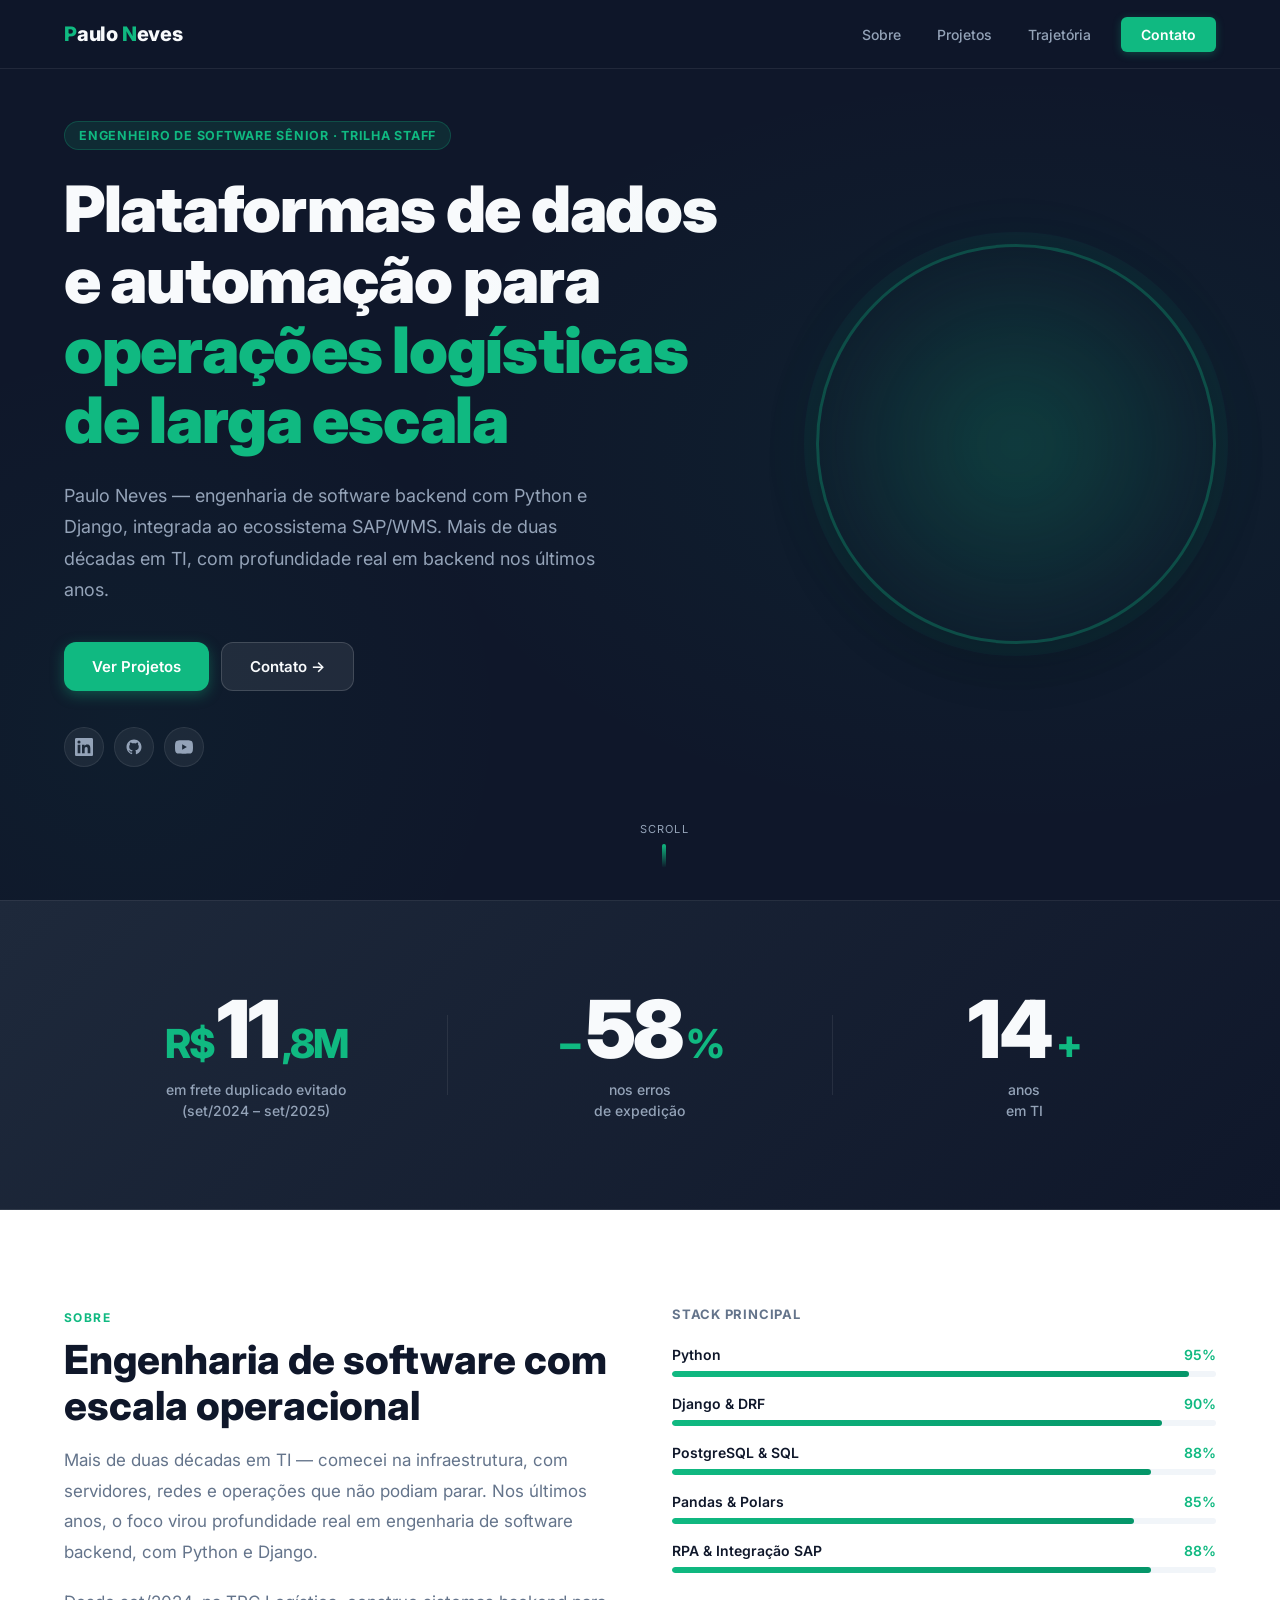
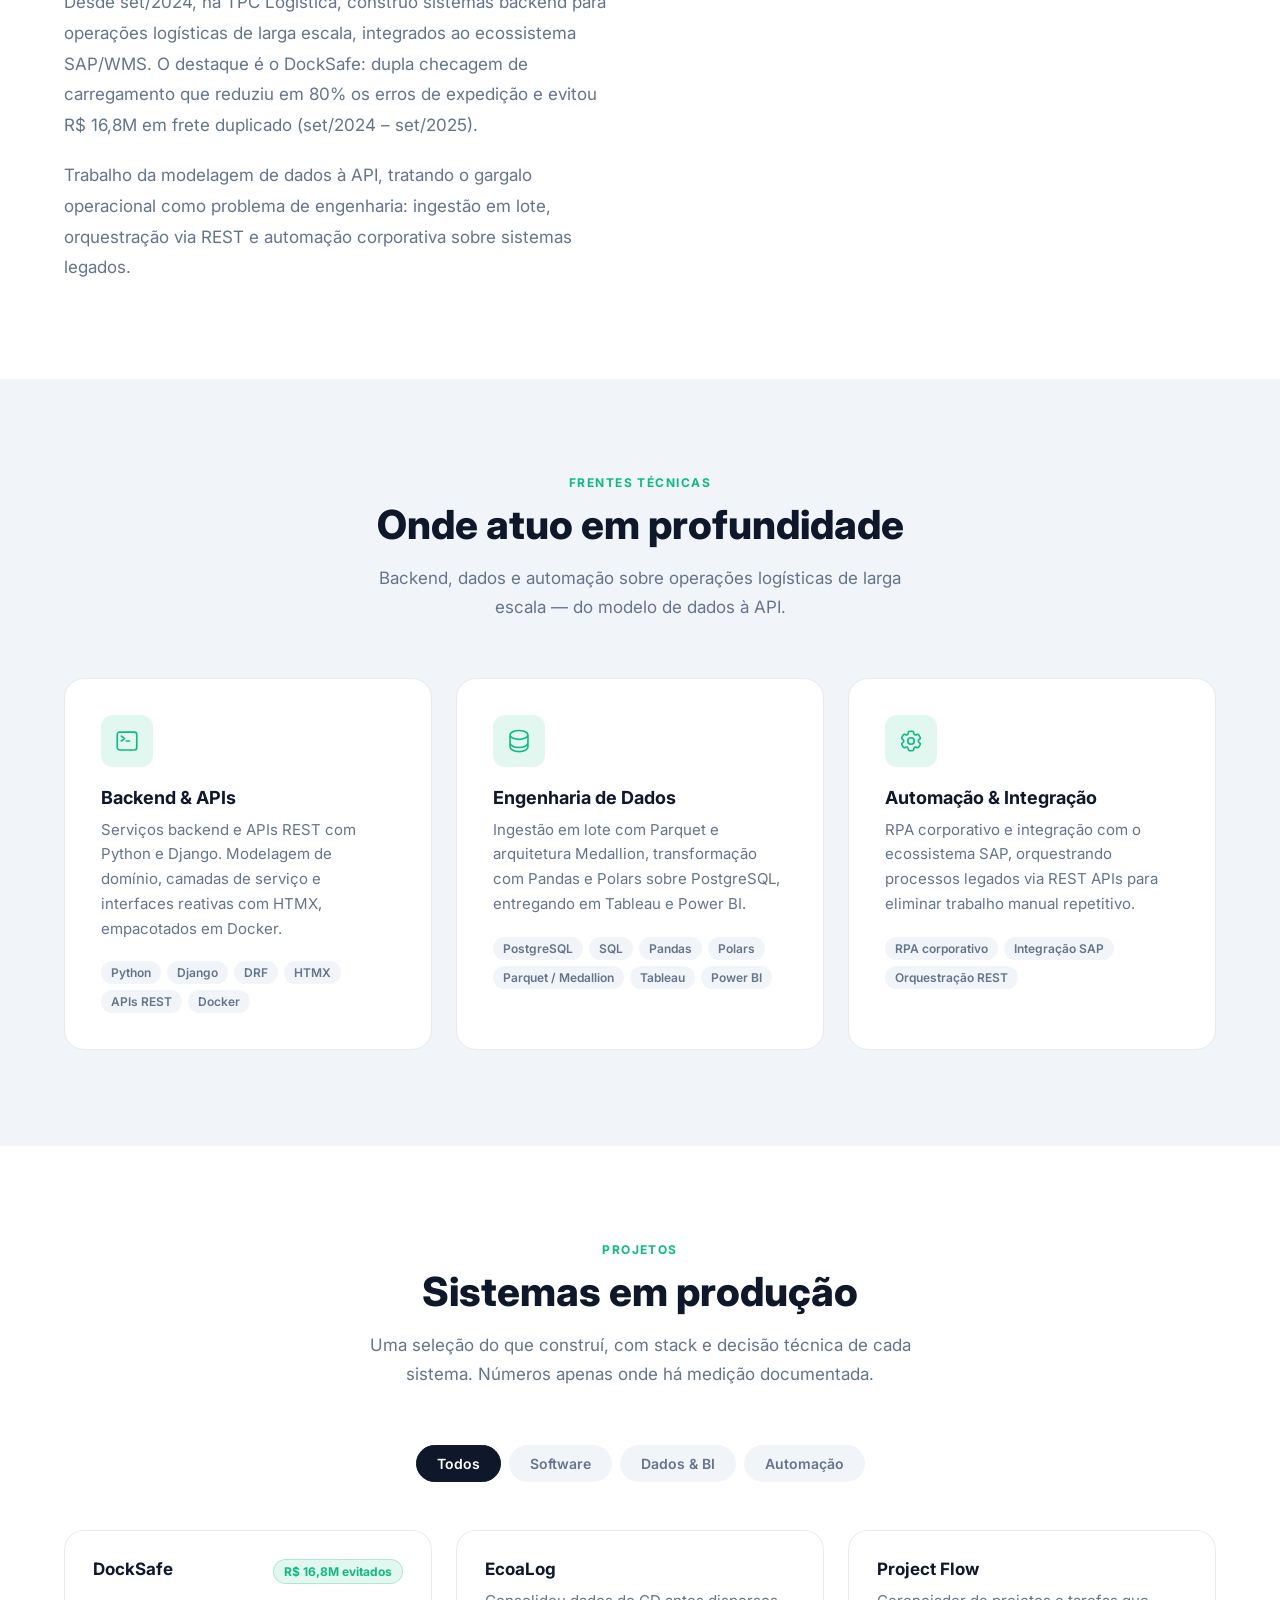
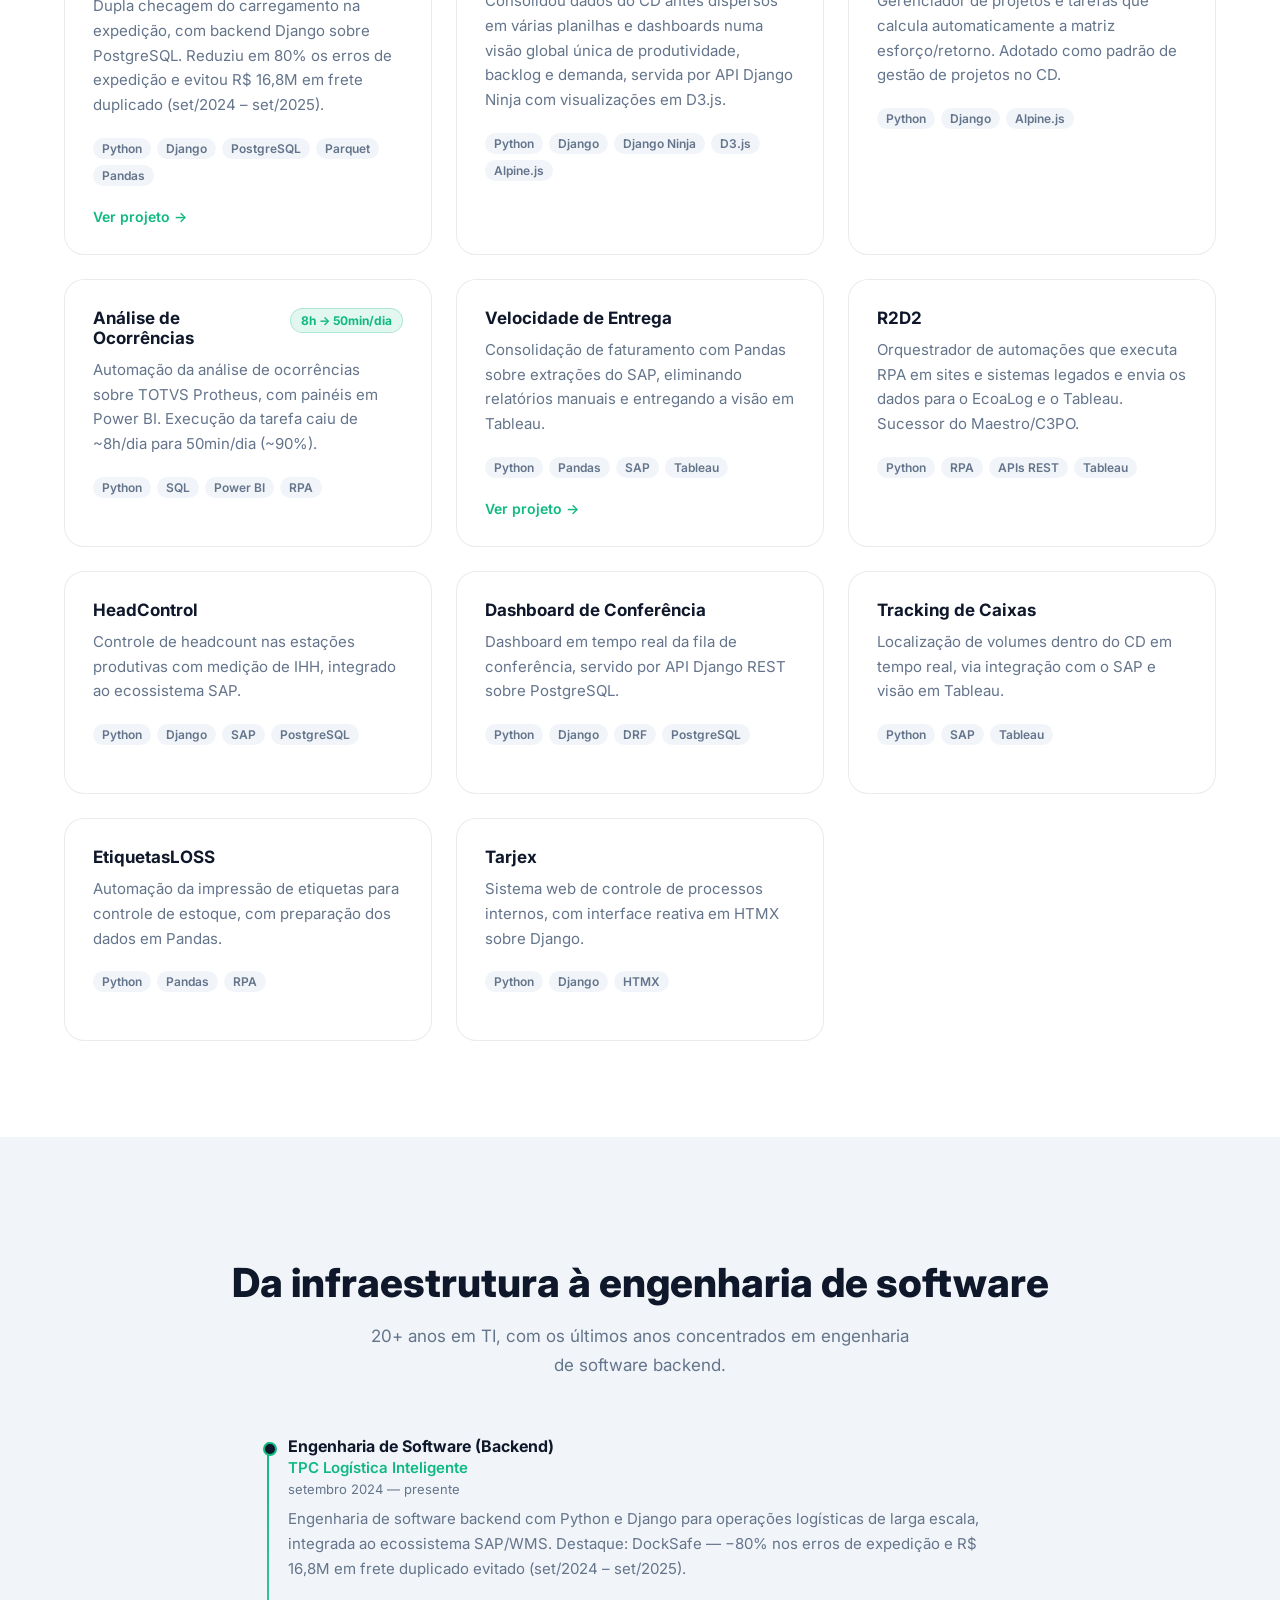
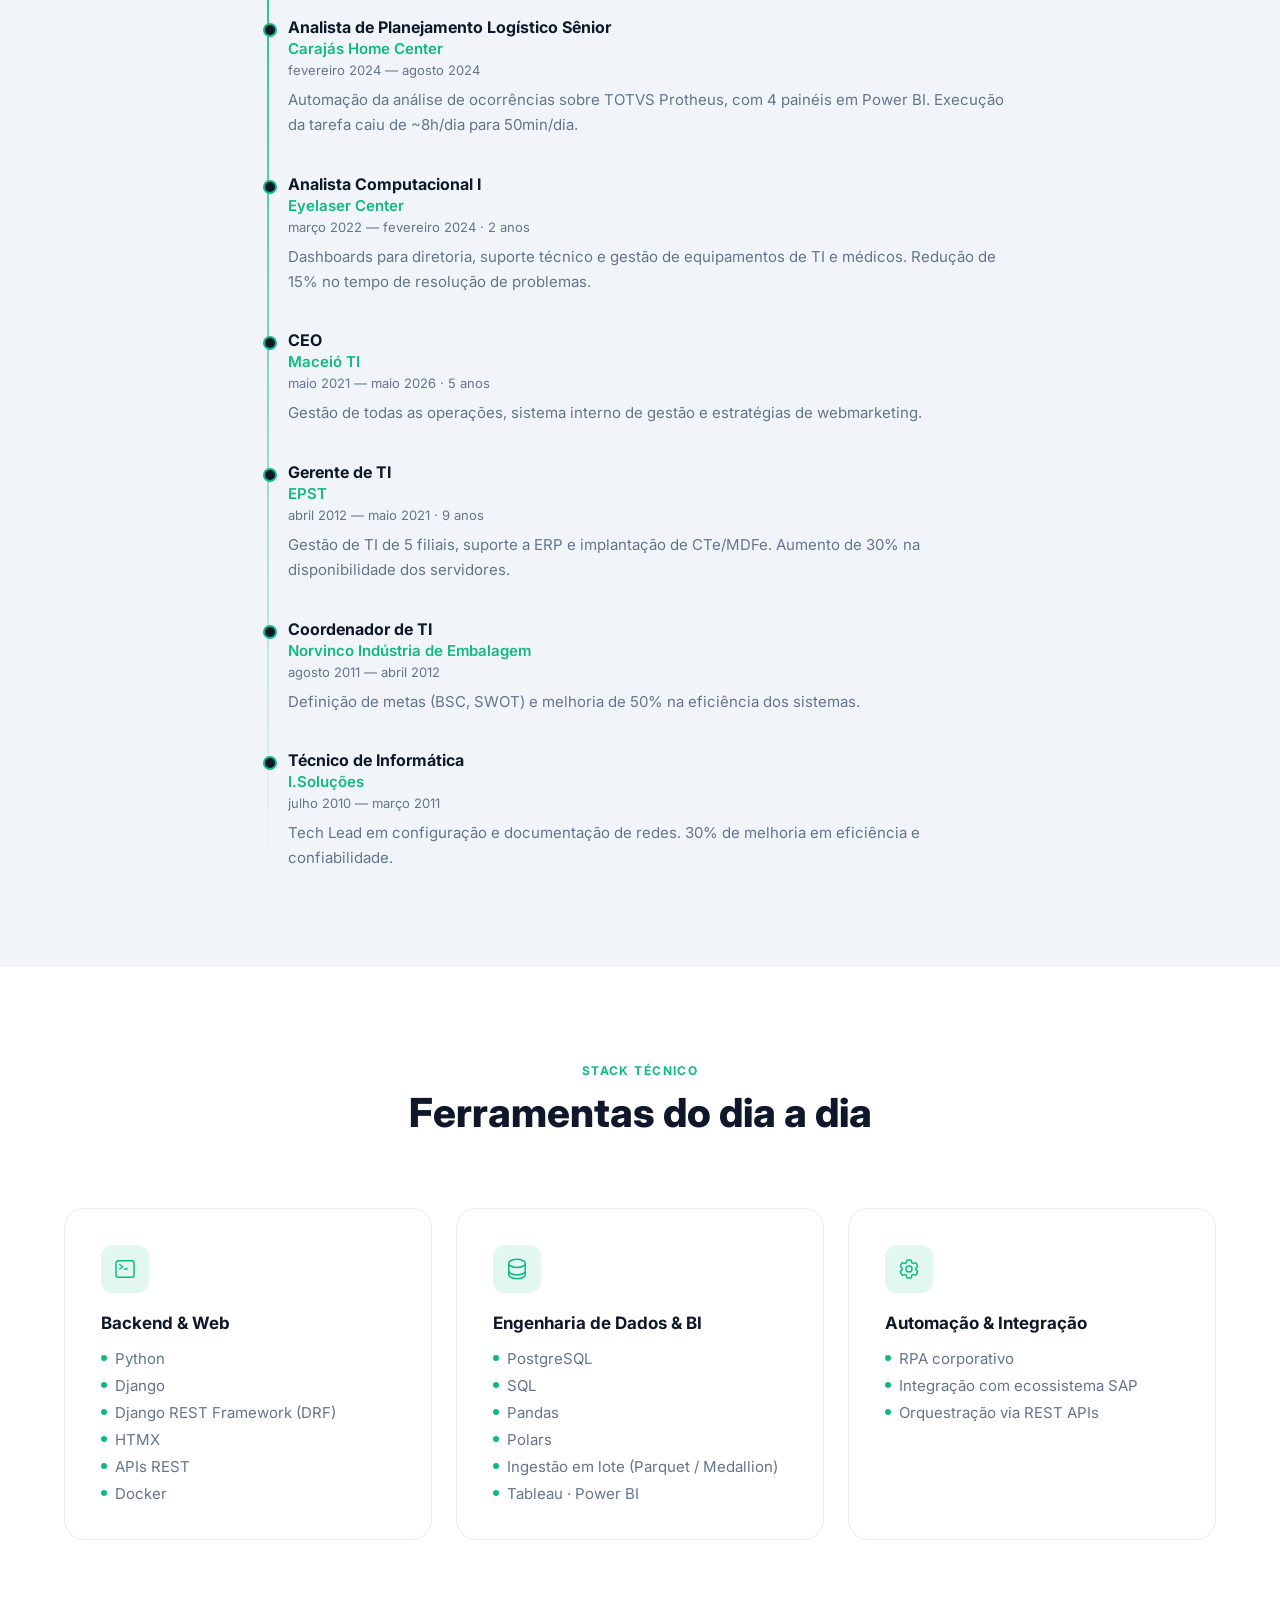
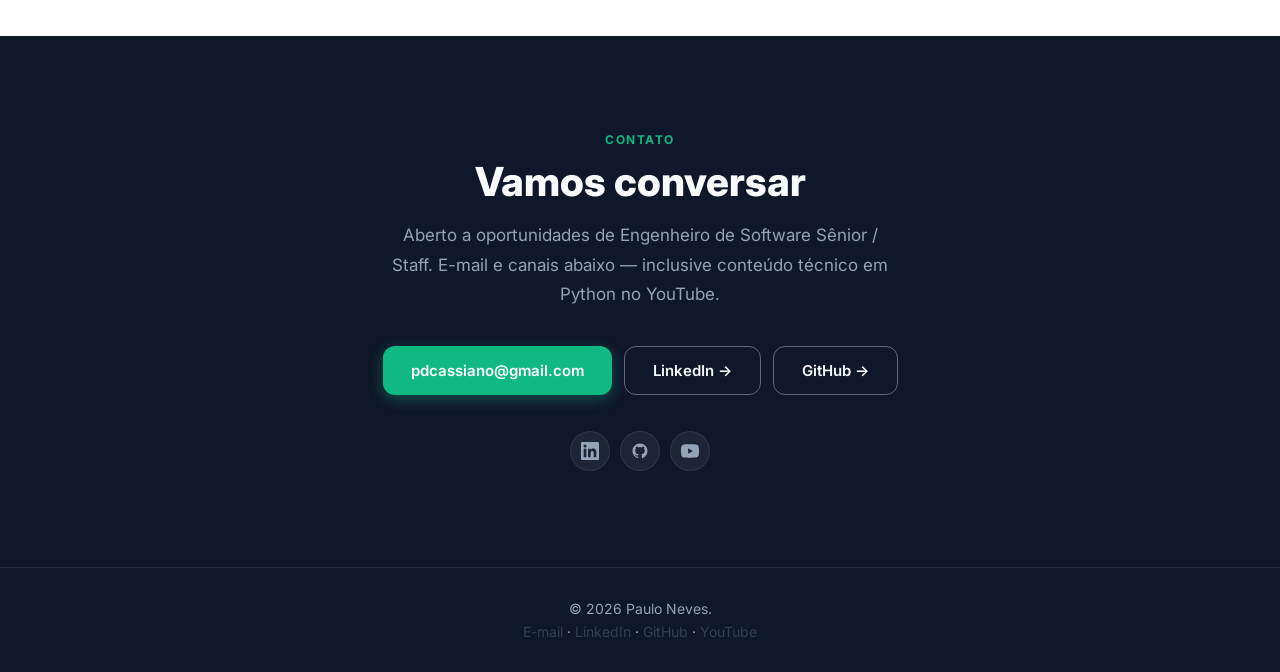
==== index.html @ abb94c1d "refactor: reposiciona portfólio como técnico (Paulo Neves) Reescreve o site de landing comercial "Di" ====
<!DOCTYPE html>
<html lang="pt-BR">
<head>
    <meta charset="UTF-8">
    <meta name="viewport" content="width=device-width, initial-scale=1.0">
    <meta name="description" content="Paulo Neves — Engenheiro de Software Sênior, trilha Staff. Plataformas de dados e automação para operações logísticas de larga escala (SAP/WMS), com Python e Django.">
    <title>Paulo Neves | Engenheiro de Software Sênior — trilha Staff</title>
    <link rel="preconnect" href="https://fonts.googleapis.com">
    <link rel="preconnect" href="https://fonts.gstatic.com" crossorigin>
    <link rel="preload" as="image" href="assets/img/foto-perfil.jpg">
    <style>
/* =============================
   TOKENS
============================= */
:root {
    --dark:        #0F172A;
    --dark-2:      #1E293B;
    --dark-3:      #334155;
    --accent:      #10B981;
    --accent-dark: #059669;
    --accent-bg:   rgba(16, 185, 129, 0.12);
    --light:       #F8FAFC;
    --gray:        #F1F5F9;
    --white:       #FFFFFF;
    --text-dark:   #0F172A;
    --text-muted:  #64748B;
    --text-light:  #F8FAFC;
    --text-muted-light: #94A3B8;
    --border-dark: rgba(255,255,255,0.08);
    --border-light: rgba(0,0,0,0.08);

    --font: 'Inter', system-ui, -apple-system, sans-serif;
    --nav-h: 68px;
    --radius-sm: 6px;
    --radius-md: 12px;
    --radius-lg: 20px;
    --radius-full: 9999px;

    --shadow-sm: 0 1px 3px rgba(0,0,0,0.06), 0 1px 2px rgba(0,0,0,0.04);
    --shadow-md: 0 4px 12px rgba(0,0,0,0.08);
    --shadow-lg: 0 10px 30px rgba(0,0,0,0.12);
    --shadow-xl: 0 20px 50px rgba(0,0,0,0.18);

    --ease-out-expo: cubic-bezier(0.16, 1, 0.3, 1);
    --ease-in-out:   cubic-bezier(0.4, 0, 0.2, 1);
}

/* =============================
   RESET
============================= */
*, *::before, *::after { box-sizing: border-box; margin: 0; padding: 0; }
html { scroll-behavior: smooth; }
body {
    font-family: var(--font);
    background-color: var(--light);
    color: var(--text-dark);
    -webkit-font-smoothing: antialiased;
    overflow-x: hidden;
}
img { max-width: 100%; display: block; }
a { text-decoration: none; color: inherit; }
ul { list-style: none; }
button { cursor: pointer; border: none; background: none; font: inherit; }
svg { width: 24px; height: 24px; }

.container {
    max-width: 1200px;
    margin: 0 auto;
    padding: 0 24px;
}

.hidden { display: none !important; }
.accent { color: var(--accent); }

/* =============================
   SECTION HELPERS
============================= */
.section-light { background-color: var(--white); }
.section-gray  { background-color: var(--gray); }
.section-dark  { background-color: var(--dark); }

.section-label {
    display: inline-block;
    font-size: 0.75rem;
    font-weight: 700;
    letter-spacing: 0.12em;
    text-transform: uppercase;
    color: var(--accent);
    margin-bottom: 12px;
}
.section-label--light { color: var(--accent); }

.section-title {
    font-size: clamp(1.75rem, 4vw, 2.5rem);
    font-weight: 800;
    color: var(--text-dark);
    line-height: 1.15;
    margin-bottom: 16px;
}
.section-title--light { color: var(--text-light); }

.section-sub {
    font-size: 1.0625rem;
    color: var(--text-muted);
    max-width: 560px;
    line-height: 1.7;
}
.section-sub--light { color: var(--text-muted-light); }

.section-header {
    text-align: center;
    margin-bottom: 56px;
    display: flex;
    flex-direction: column;
    align-items: center;
}

/* =============================
   BUTTONS
============================= */
.btn {
    display: inline-flex;
    align-items: center;
    gap: 8px;
    padding: 14px 28px;
    border-radius: var(--radius-md);
    font-size: 0.9375rem;
    font-weight: 600;
    transition: transform 200ms var(--ease-out-expo),
                box-shadow 200ms var(--ease-out-expo),
                background-color 150ms ease,
                color 150ms ease,
                border-color 150ms ease;
    white-space: nowrap;
}
.btn:hover { transform: translateY(-2px); }
.btn:active { transform: translateY(0); }

.btn--primary {
    background-color: var(--accent);
    color: var(--white);
    box-shadow: 0 4px 14px rgba(16, 185, 129, 0.35);
}
.btn--primary:hover {
    background-color: var(--accent-dark);
    box-shadow: 0 6px 20px rgba(16, 185, 129, 0.45);
}

.btn--ghost {
    background-color: rgba(255,255,255,0.08);
    color: var(--text-light);
    border: 1px solid rgba(255,255,255,0.15);
}
.btn--ghost:hover {
    background-color: rgba(255,255,255,0.14);
    border-color: rgba(255,255,255,0.25);
}

.btn--outline-light {
    background-color: transparent;
    color: var(--text-light);
    border: 1.5px solid rgba(255,255,255,0.35);
}
.btn--outline-light:hover {
    background-color: rgba(255,255,255,0.08);
    border-color: rgba(255,255,255,0.6);
}

/* =============================
   SOCIAL LINKS
============================= */
.social-link {
    display: flex;
    align-items: center;
    justify-content: center;
    width: 40px;
    height: 40px;
    border-radius: var(--radius-full);
    color: var(--text-muted-light);
    background-color: rgba(255,255,255,0.06);
    border: 1px solid var(--border-dark);
    transition: color 150ms, background-color 150ms, transform 200ms var(--ease-out-expo);
}
.social-link svg { width: 18px; height: 18px; }
.social-link:hover {
    color: var(--accent);
    background-color: var(--accent-bg);
    transform: translateY(-3px);
}

/* =============================
   NAV
============================= */
.header {
    position: fixed;
    top: 0;
    left: 0;
    right: 0;
    z-index: 100;
    background-color: rgba(15, 23, 42, 0.92);
    backdrop-filter: blur(16px);
    -webkit-backdrop-filter: blur(16px);
    border-bottom: 1px solid var(--border-dark);
    animation: navSlideDown 0.6s var(--ease-out-expo) both;
}

@keyframes navSlideDown {
    from { transform: translateY(-8px); opacity: 0; }
    to   { transform: translateY(0);    opacity: 1; }
}

.nav {
    max-width: 1200px;
    margin: 0 auto;
    padding: 0 24px;
    height: var(--nav-h);
    display: flex;
    align-items: center;
    justify-content: space-between;
}

.nav__logo {
    font-size: 1.25rem;
    font-weight: 800;
    color: var(--text-light);
    letter-spacing: -0.01em;
    transition: opacity 150ms;
}
.nav__logo:hover { opacity: 0.85; }

.nav__links {
    display: none;
    align-items: center;
    gap: 8px;
}

.nav__link {
    padding: 8px 14px;
    font-size: 0.875rem;
    font-weight: 500;
    color: var(--text-muted-light);
    border-radius: var(--radius-sm);
    transition: color 150ms, background-color 150ms;
    position: relative;
}
.nav__link::after {
    content: '';
    position: absolute;
    bottom: 4px;
    left: 14px;
    right: 14px;
    height: 2px;
    background: var(--accent);
    border-radius: 2px;
    transform: scaleX(0);
    transform-origin: left;
    transition: transform 250ms var(--ease-out-expo);
}
.nav__link:hover { color: var(--text-light); }
.nav__link:hover::after { transform: scaleX(1); }
.nav__link.active { color: var(--text-light); }
.nav__link.active::after { transform: scaleX(1); }

.nav__cta {
    padding: 9px 20px;
    background-color: var(--accent);
    color: var(--white);
    font-size: 0.875rem;
    font-weight: 600;
    border-radius: var(--radius-sm);
    margin-left: 8px;
    transition: background-color 150ms, transform 200ms var(--ease-out-expo), box-shadow 200ms;
    box-shadow: 0 2px 8px rgba(16, 185, 129, 0.3);
}
.nav__cta:hover {
    background-color: var(--accent-dark);
    transform: translateY(-1px);
    box-shadow: 0 4px 12px rgba(16, 185, 129, 0.4);
}

.nav__mobile-btn {
    color: var(--text-light);
    padding: 4px;
    display: flex;
    align-items: center;
    justify-content: center;
}

.nav__mobile {
    border-top: 1px solid var(--border-dark);
    padding: 12px 0;
}
.nav__mobile-link {
    display: block;
    padding: 12px 24px;
    font-size: 0.9375rem;
    font-weight: 500;
    color: var(--text-muted-light);
    transition: color 150ms, background-color 150ms;
}
.nav__mobile-link:hover {
    color: var(--text-light);
    background-color: rgba(255,255,255,0.04);
}
.nav__mobile-cta {
    margin: 12px 24px 4px;
    padding: 12px 24px;
    background-color: var(--accent);
    color: var(--white) !important;
    border-radius: var(--radius-sm);
    font-weight: 600;
    text-align: center;
}

@media (min-width: 768px) {
    .nav__links { display: flex; }
    .nav__mobile-btn { display: none; }
}

/* =============================
   HERO
============================= */
.hero {
    background-color: var(--dark);
    min-height: 100vh;
    display: flex;
    flex-direction: column;
    justify-content: center;
    padding-top: var(--nav-h);
    position: relative;
    overflow: hidden;
}

.hero::before {
    content: '';
    position: absolute;
    inset: 0;
    background:
        radial-gradient(ellipse 70% 60% at 80% 50%, rgba(16, 185, 129, 0.06) 0%, transparent 70%),
        radial-gradient(ellipse 50% 70% at 10% 80%, rgba(16, 185, 129, 0.04) 0%, transparent 60%);
    pointer-events: none;
}

.hero__container {
    display: flex;
    flex-direction: column;
    align-items: center;
    gap: 48px;
    padding-top: 48px;
    padding-bottom: 80px;
}

.hero__text {
    display: flex;
    flex-direction: column;
    align-items: flex-start;
}

.hero__badge {
    display: inline-block;
    padding: 6px 14px;
    background-color: var(--accent-bg);
    color: var(--accent);
    font-size: 0.78125rem;
    font-weight: 700;
    letter-spacing: 0.06em;
    text-transform: uppercase;
    border-radius: var(--radius-full);
    border: 1px solid rgba(16, 185, 129, 0.25);
    margin-bottom: 24px;
    animation: heroFadeUp 0.7s var(--ease-out-expo) 0.1s both;
}

.hero__title {
    font-size: clamp(2.25rem, 6vw, 4rem);
    font-weight: 900;
    color: var(--text-light);
    line-height: 1.1;
    letter-spacing: -0.02em;
    margin-bottom: 24px;
}

.hero__sub {
    font-size: clamp(1rem, 2vw, 1.125rem);
    color: var(--text-muted-light);
    line-height: 1.75;
    max-width: 540px;
    margin-bottom: 36px;
    animation: heroFadeUp 0.7s var(--ease-out-expo) 0.15s both;
}

.hero__actions {
    display: flex;
    flex-wrap: wrap;
    gap: 12px;
    margin-bottom: 36px;
    animation: heroFadeUp 0.7s var(--ease-out-expo) 0.25s both;
}

.hero__social {
    display: flex;
    gap: 10px;
    animation: heroFadeUp 0.7s var(--ease-out-expo) 0.35s both;
}

.hero__image {
    position: relative;
    display: flex;
    align-items: center;
    justify-content: center;
    flex-shrink: 0;
}

.hero__image-glow {
    position: absolute;
    width: 340px;
    height: 340px;
    background: radial-gradient(circle, rgba(16, 185, 129, 0.2) 0%, transparent 70%);
    border-radius: 50%;
    filter: blur(30px);
    animation: glowPulse 4s ease-in-out infinite;
}

.hero__photo {
    position: relative;
    z-index: 1;
    width: 280px;
    height: 280px;
    object-fit: cover;
    object-position: top center;
    border-radius: 50%;
    border: 3px solid rgba(16, 185, 129, 0.3);
    box-shadow: 0 0 0 12px rgba(16, 185, 129, 0.05), var(--shadow-xl);
}

.hero__scroll {
    position: absolute;
    bottom: 32px;
    left: 50%;
    transform: translateX(-50%);
    display: flex;
    flex-direction: column;
    align-items: center;
    gap: 8px;
    color: var(--text-muted-light);
    font-size: 0.6875rem;
    letter-spacing: 0.1em;
    text-transform: uppercase;
    animation: heroFadeUp 1s var(--ease-out-expo) 1.2s both;
}

.hero__scroll-dot {
    width: 4px;
    height: 24px;
    background: linear-gradient(to bottom, var(--accent), transparent);
    border-radius: 2px;
    animation: scrollBounce 2s ease-in-out infinite;
}

/* =============================
   MÉTRICAS
============================= */
.metrics {
    background: linear-gradient(135deg, var(--dark-2) 0%, var(--dark) 100%);
    border-top: 1px solid var(--border-dark);
    border-bottom: 1px solid var(--border-dark);
}

.metrics__grid {
    display: flex;
    flex-direction: column;
    align-items: center;
    gap: 0;
    padding: 56px 0;
}

.metric {
    text-align: center;
    padding: 32px 40px;
    flex: 1;
}

.metric__number {
    font-size: clamp(3rem, 7vw, 5rem);
    font-weight: 900;
    color: var(--text-light);
    line-height: 1;
    letter-spacing: -0.03em;
    display: flex;
    align-items: baseline;
    justify-content: center;
    gap: 4px;
}

.metric__unit {
    font-size: clamp(1.5rem, 3.5vw, 2.5rem);
    color: var(--accent);
    font-weight: 800;
}

.metric__label {
    margin-top: 10px;
    font-size: 0.875rem;
    color: var(--text-muted-light);
    line-height: 1.5;
    font-weight: 500;
}

.metric__divider {
    width: 60px;
    height: 1px;
    background: var(--border-dark);
}

@media (min-width: 640px) {
    .metrics__grid { flex-direction: row; }
    .metric__divider { width: 1px; height: 80px; flex-shrink: 0; }
}

/* =============================
   SOBRE
============================= */
.sobre {
    padding: 96px 0;
}

.sobre__grid {
    display: flex;
    flex-direction: column;
    gap: 64px;
}

.sobre__text { flex: 1; }

.sobre__p {
    font-size: 1.0625rem;
    color: var(--text-muted);
    line-height: 1.8;
    margin-bottom: 20px;
}
.sobre__p:last-child { margin-bottom: 0; }

.sobre__skills {
    flex: 1;
    min-width: 0;
}

.sobre__skills-title {
    font-size: 1rem;
    font-weight: 700;
    color: var(--text-dark);
    margin-bottom: 24px;
    text-transform: uppercase;
    letter-spacing: 0.06em;
    font-size: 0.8125rem;
    color: var(--text-muted);
}

.skill-bars { display: flex; flex-direction: column; gap: 18px; }

.skill-bar__header {
    display: flex;
    justify-content: space-between;
    font-size: 0.875rem;
    font-weight: 600;
    color: var(--text-dark);
    margin-bottom: 8px;
}
.skill-bar__header span:last-child { color: var(--accent); }

.skill-bar__track {
    height: 6px;
    background-color: var(--gray);
    border-radius: var(--radius-full);
    overflow: hidden;
}

.skill-bar__fill {
    height: 100%;
    width: 0;
    background: linear-gradient(90deg, var(--accent) 0%, var(--accent-dark) 100%);
    border-radius: var(--radius-full);
    transition: width 1.2s var(--ease-out-expo);
}

@media (min-width: 900px) {
    .sobre__grid { flex-direction: row; align-items: flex-start; }
}

/* =============================
   SERVIÇOS
============================= */
.servicos { padding: 96px 0; }

.servicos__grid {
    display: grid;
    grid-template-columns: 1fr;
    gap: 24px;
}

.servico-card {
    background-color: var(--white);
    border-radius: var(--radius-lg);
    padding: 36px;
    border: 1px solid var(--border-light);
    transition: transform 300ms var(--ease-out-expo),
                box-shadow 300ms var(--ease-out-expo),
                border-color 300ms;
}
.servico-card:hover {
    transform: translateY(-6px);
    box-shadow: var(--shadow-lg);
    border-color: rgba(16, 185, 129, 0.3);
}

.servico-card__icon {
    width: 52px;
    height: 52px;
    background-color: var(--accent-bg);
    border-radius: var(--radius-md);
    display: flex;
    align-items: center;
    justify-content: center;
    margin-bottom: 20px;
    transition: background-color 200ms;
}
.servico-card__icon svg {
    width: 26px;
    height: 26px;
    color: var(--accent);
    stroke: var(--accent);
}
.servico-card:hover .servico-card__icon { background-color: rgba(16, 185, 129, 0.2); }

.servico-card h3 {
    font-size: 1.125rem;
    font-weight: 700;
    color: var(--text-dark);
    margin-bottom: 10px;
}

.servico-card p {
    font-size: 0.9375rem;
    color: var(--text-muted);
    line-height: 1.65;
    margin-bottom: 20px;
}

.servico-card__tags {
    display: flex;
    flex-wrap: wrap;
    gap: 6px;
}
.servico-card__tags span {
    padding: 4px 10px;
    background-color: var(--gray);
    color: var(--text-muted);
    font-size: 0.75rem;
    font-weight: 600;
    border-radius: var(--radius-full);
}

@media (min-width: 600px) { .servicos__grid { grid-template-columns: 1fr 1fr; } }
@media (min-width: 1024px) { .servicos__grid { grid-template-columns: repeat(4, 1fr); } }
@media (min-width: 900px) { .servicos__grid--3 { grid-template-columns: repeat(3, 1fr); } }

/* =============================
   PORTFÓLIO
============================= */
.portfolio { padding: 96px 0; }

.portfolio__filters {
    display: flex;
    flex-wrap: wrap;
    justify-content: center;
    gap: 8px;
    margin-bottom: 48px;
}

.filter-btn {
    padding: 9px 20px;
    border-radius: var(--radius-full);
    font-size: 0.875rem;
    font-weight: 600;
    color: var(--text-muted);
    background-color: var(--gray);
    border: 1.5px solid transparent;
    transition: all 200ms var(--ease-out-expo);
}
.filter-btn:hover {
    color: var(--text-dark);
    background-color: #E2E8F0;
}
.filter-btn.active {
    background-color: var(--dark);
    color: var(--white);
    border-color: var(--dark);
}

.portfolio__grid {
    display: grid;
    grid-template-columns: 1fr;
    gap: 24px;
}

.project-card {
    background-color: var(--white);
    border-radius: var(--radius-lg);
    border: 1px solid var(--border-light);
    overflow: hidden;
    transition: transform 300ms var(--ease-out-expo),
                box-shadow 300ms var(--ease-out-expo);
    animation: fadeInUp 0.5s var(--ease-out-expo) both;
}
.project-card:hover {
    transform: translateY(-6px);
    box-shadow: var(--shadow-lg);
}

.project-card__body { padding: 28px; }

.project-card__header {
    display: flex;
    align-items: flex-start;
    justify-content: space-between;
    gap: 12px;
    margin-bottom: 10px;
}

.project-card__title {
    font-size: 1.0625rem;
    font-weight: 700;
    color: var(--text-dark);
}

.project-card__result {
    display: inline-block;
    padding: 4px 10px;
    background-color: var(--accent-bg);
    color: var(--accent);
    font-size: 0.75rem;
    font-weight: 700;
    border-radius: var(--radius-full);
    border: 1px solid rgba(16, 185, 129, 0.25);
    white-space: nowrap;
    flex-shrink: 0;
}

.project-card__desc {
    font-size: 0.9375rem;
    color: var(--text-muted);
    line-height: 1.65;
    margin-bottom: 20px;
}

.project-card__tags {
    display: flex;
    flex-wrap: wrap;
    gap: 6px;
    margin-bottom: 20px;
}
.project-card__tags span {
    padding: 3px 9px;
    background-color: var(--gray);
    color: var(--text-muted);
    font-size: 0.75rem;
    font-weight: 600;
    border-radius: var(--radius-full);
}

.project-card__link {
    display: inline-flex;
    align-items: center;
    gap: 6px;
    font-size: 0.875rem;
    font-weight: 600;
    color: var(--accent);
    transition: gap 200ms;
}
.project-card__link:hover { gap: 10px; }

@media (min-width: 600px)  { .portfolio__grid { grid-template-columns: 1fr 1fr; } }
@media (min-width: 1024px) { .portfolio__grid { grid-template-columns: repeat(3, 1fr); } }

/* =============================
   TRAJETÓRIA
============================= */
.experiencia { padding: 96px 0; }

.timeline {
    max-width: 760px;
    margin: 0 auto;
    position: relative;
    padding-left: 28px;
}

.timeline::before {
    content: '';
    position: absolute;
    left: 7px;
    top: 6px;
    bottom: 6px;
    width: 2px;
    background: linear-gradient(to bottom, var(--accent), transparent);
    border-radius: 2px;
}

.timeline-item {
    position: relative;
    padding-bottom: 36px;
}
.timeline-item:last-child { padding-bottom: 0; }

.timeline-item::before {
    content: '';
    position: absolute;
    left: -25px;
    top: 6px;
    width: 14px;
    height: 14px;
    border-radius: 50%;
    background-color: var(--dark);
    border: 2.5px solid var(--accent);
    transition: background-color 200ms;
}
.timeline-item:hover::before { background-color: var(--accent); }

.timeline-item__role {
    font-size: 1rem;
    font-weight: 700;
    color: var(--text-dark);
    margin-bottom: 2px;
}

.timeline-item__company {
    font-size: 0.9375rem;
    font-weight: 600;
    color: var(--accent);
    margin-bottom: 4px;
}

.timeline-item__period {
    font-size: 0.8125rem;
    color: var(--text-muted);
    margin-bottom: 10px;
}

.timeline-item__desc {
    font-size: 0.9375rem;
    color: var(--text-muted);
    line-height: 1.65;
}

/* =============================
   HABILIDADES
============================= */
.habilidades { padding: 96px 0; }

.habilidades__grid {
    display: grid;
    grid-template-columns: 1fr;
    gap: 24px;
}

.habilidade-card {
    background-color: var(--white);
    border-radius: var(--radius-lg);
    padding: 36px;
    border: 1px solid var(--border-light);
    transition: transform 300ms var(--ease-out-expo), box-shadow 300ms;
}
.habilidade-card:hover {
    transform: translateY(-4px);
    box-shadow: var(--shadow-md);
}

.habilidade-card__icon {
    width: 48px;
    height: 48px;
    background-color: var(--accent-bg);
    border-radius: var(--radius-md);
    display: flex;
    align-items: center;
    justify-content: center;
    margin-bottom: 20px;
}
.habilidade-card__icon svg {
    width: 24px;
    height: 24px;
    color: var(--accent);
    stroke: var(--accent);
}

.habilidade-card h3 {
    font-size: 1.0625rem;
    font-weight: 700;
    color: var(--text-dark);
    margin-bottom: 16px;
}

.habilidade-card ul { display: flex; flex-direction: column; gap: 8px; }
.habilidade-card li {
    font-size: 0.9375rem;
    color: var(--text-muted);
    display: flex;
    align-items: center;
    gap: 8px;
}
.habilidade-card li::before {
    content: '';
    width: 6px;
    height: 6px;
    background-color: var(--accent);
    border-radius: 50%;
    flex-shrink: 0;
}

@media (min-width: 900px) { .habilidades__grid { grid-template-columns: repeat(3, 1fr); } }

/* =============================
   CONTATO
============================= */
.contato { padding: 96px 0; }

.contato__inner {
    max-width: 640px;
    margin: 0 auto;
    text-align: center;
    display: flex;
    flex-direction: column;
    align-items: center;
}

.contato__sub {
    font-size: 1.0625rem;
    color: var(--text-muted-light);
    line-height: 1.75;
    margin-bottom: 36px;
    max-width: 500px;
}

.contato__actions {
    display: flex;
    flex-wrap: wrap;
    justify-content: center;
    gap: 12px;
    margin-bottom: 36px;
}

.contato__social {
    display: flex;
    gap: 10px;
}

/* =============================
   FOOTER
============================= */
.footer {
    background-color: var(--dark);
    border-top: 1px solid var(--border-dark);
    padding: 32px 0;
    text-align: center;
}

.footer p {
    font-size: 0.875rem;
    color: var(--text-muted-light);
}

.footer__sub {
    margin-top: 6px;
    font-size: 0.8125rem;
    color: var(--dark-3);
}
.footer__sub a { color: var(--dark-3); transition: color 150ms; }
.footer__sub a:hover { color: var(--text-muted-light); }

/* =============================
   SCROLL REVEAL
============================= */
.js-ready .reveal {
    opacity: 0;
    transform: translateY(28px);
    transition:
        opacity 0.7s var(--ease-out-expo),
        transform 0.7s var(--ease-out-expo);
    transition-delay: var(--delay, 0s);
}
.js-ready .reveal.visible {
    opacity: 1;
    transform: translateY(0);
}

/* =============================
   KEYFRAMES
============================= */
@keyframes heroFadeUp {
    from { opacity: 0; transform: translateY(32px); }
    to   { opacity: 1; transform: translateY(0); }
}

@keyframes heroFadeIn {
    from { opacity: 0; transform: scale(0.92); }
    to   { opacity: 1; transform: scale(1); }
}

@keyframes glowPulse {
    0%, 100% { opacity: 0.6; transform: scale(1); }
    50%       { opacity: 1;   transform: scale(1.12); }
}

@keyframes scrollBounce {
    0%, 100% { transform: translateY(0); opacity: 1; }
    60%       { transform: translateY(10px); opacity: 0.2; }
}

@keyframes fadeInUp {
    from { opacity: 0; transform: translateY(20px); }
    to   { opacity: 1; transform: translateY(0); }
}

/* =============================
   RESPONSIVE — HERO
============================= */
@media (min-width: 768px) {
    .hero__container {
        flex-direction: row;
        align-items: center;
        justify-content: space-between;
        gap: 64px;
        padding-top: 0;
    }
    .hero__photo { width: 340px; height: 340px; }
}

@media (min-width: 1024px) {
    .hero__photo { width: 400px; height: 400px; }
    .hero__image-glow { width: 440px; height: 440px; }
}

/* =============================
   MOBILE
============================= */
@media (max-width: 767px) {
    .container { padding: 0 16px; }

    .hero__container { gap: 32px; padding-top: 32px; padding-bottom: 64px; }
    .hero__photo { width: 180px; height: 180px; }
    .hero__image-glow { width: 220px; height: 220px; filter: blur(16px); }
    .hero__text { align-items: center; text-align: center; }
    .hero__actions { justify-content: center; }
    .hero__title br { display: none; }

    .sobre, .servicos,
    .portfolio, .experiencia,
    .habilidades, .contato { padding: 64px 0; }
    .section-header { margin-bottom: 36px; }

    .servico-card { padding: 24px; }

    .contato__actions { flex-direction: column; align-items: stretch; }
    .contato__actions .btn { justify-content: center; }

    .header {
        backdrop-filter: blur(8px);
        -webkit-backdrop-filter: blur(8px);
    }

    .hero__image-glow { animation: none; }
    .hero__scroll-dot { animation: none; }
}

@media (max-height: 600px) {
    .hero__scroll { display: none; }
}

/* =============================
   REDUCED MOTION
============================= */
@media (prefers-reduced-motion: reduce) {
    *, *::before, *::after {
        animation-duration: 0.01ms !important;
        animation-delay: 0ms !important;
        animation-iteration-count: 1 !important;
        transition-duration: 0.01ms !important;
    }
    .reveal { opacity: 1; transform: none; transition: none; }
    .skill-bar__fill { transition: none; }
}

/* =============================
   SKELETON
============================= */
@keyframes shimmer {
    0%   { background-position: -600px 0; }
    100% { background-position:  600px 0; }
}

.skeleton {
    background: linear-gradient(90deg, #e2e8f0 25%, #f1f5f9 50%, #e2e8f0 75%);
    background-size: 600px 100%;
    animation: shimmer 1.4s ease-in-out infinite;
    border-radius: var(--radius-sm);
}

/* Portfolio skeleton */
.skeleton-card {
    background-color: var(--white);
    border-radius: var(--radius-lg);
    border: 1px solid var(--border-light);
    padding: 28px;
}
.skeleton-card__title   { height: 18px; width: 55%; margin-bottom: 10px; }
.skeleton-card__badge   { height: 22px; width: 28%; border-radius: var(--radius-full); margin-bottom: 16px; }
.skeleton-card__line    { height: 13px; width: 100%; margin-bottom: 8px; }
.skeleton-card__line:last-of-type { width: 70%; margin-bottom: 20px; }
.skeleton-card__tags    { display: flex; gap: 6px; }
.skeleton-card__tag     { height: 22px; width: 56px; border-radius: var(--radius-full); }

/* Timeline skeleton */
.skeleton-timeline {
    max-width: 760px;
    margin: 0 auto;
    padding-left: 28px;
    position: relative;
}
.skeleton-timeline::before {
    content: '';
    position: absolute;
    left: 7px; top: 6px; bottom: 6px;
    width: 2px;
    background: linear-gradient(to bottom, #e2e8f0, transparent);
    border-radius: 2px;
}
.skeleton-timeline-item {
    position: relative;
    padding-bottom: 36px;
}
.skeleton-timeline-item::before {
    content: '';
    position: absolute;
    left: -25px; top: 6px;
    width: 14px; height: 14px;
    border-radius: 50%;
    background: #e2e8f0;
}
.skeleton-tl__role   { height: 16px; width: 60%; margin-bottom: 8px; }
.skeleton-tl__co     { height: 14px; width: 40%; margin-bottom: 6px; }
.skeleton-tl__period { height: 12px; width: 30%; margin-bottom: 12px; }
.skeleton-tl__desc   { height: 13px; width: 100%; margin-bottom: 6px; }
.skeleton-tl__desc2  { height: 13px; width: 80%; }

@media (prefers-reduced-motion: reduce) {
    .skeleton { animation: none; background: #e2e8f0; }
}

</style>
    <link rel="preload" href="https://fonts.googleapis.com/css2?family=Inter:ital,wght@0,300;0,400;0,500;0,600;0,700;0,800;0,900;1,400&display=swap" as="style" onload="this.onload=null;this.rel='stylesheet'">
    <noscript><link href="https://fonts.googleapis.com/css2?family=Inter:ital,wght@0,300;0,400;0,500;0,600;0,700;0,800;0,900;1,400&display=swap" rel="stylesheet"></noscript>
</head>
<body>

    <!-- NAV -->
    <header id="header" class="header">
        <nav class="nav">
            <a href="#" class="nav__logo"><span class="accent">P</span>aulo <span class="accent">N</span>eves</a>
            <div class="nav__links" id="nav-links">
                <a href="#sobre" class="nav__link">Sobre</a>
                <a href="#portfolio" class="nav__link">Projetos</a>
                <a href="#experiencia" class="nav__link">Trajetória</a>
                <a href="#contato" class="nav__cta">Contato</a>
            </div>
            <button class="nav__mobile-btn" id="mobile-menu-button" aria-label="Menu">
                <svg id="icon-menu" xmlns="http://www.w3.org/2000/svg" fill="none" viewBox="0 0 24 24" stroke-width="2" stroke="currentColor"><path stroke-linecap="round" stroke-linejoin="round" d="M4 6h16M4 12h16M4 18h16"/></svg>
                <svg id="icon-close" class="hidden" xmlns="http://www.w3.org/2000/svg" fill="none" viewBox="0 0 24 24" stroke-width="2" stroke="currentColor"><path stroke-linecap="round" stroke-linejoin="round" d="M6 18L18 6M6 6l12 12"/></svg>
            </button>
        </nav>
        <div class="nav__mobile hidden" id="mobile-menu">
            <a href="#sobre" class="nav__mobile-link">Sobre</a>
            <a href="#portfolio" class="nav__mobile-link">Projetos</a>
            <a href="#experiencia" class="nav__mobile-link">Trajetória</a>
            <a href="#contato" class="nav__mobile-link nav__mobile-cta">Contato</a>
        </div>
    </header>

    <main>

        <!-- HERO -->
        <section id="hero" class="hero">
            <div class="hero__container container">
                <div class="hero__text">
                    <span class="hero__badge">Engenheiro de Software Sênior &middot; Trilha Staff</span>
                    <h1 class="hero__title">
                        Plataformas de dados e automação para<br>
                        <span class="accent">operações logísticas de larga escala</span>
                    </h1>
                    <p class="hero__sub">
                        Paulo Neves — engenharia de software backend com Python e Django, integrada ao ecossistema SAP/WMS. Mais de duas décadas em TI, com profundidade real em backend nos últimos anos.
                    </p>
                    <div class="hero__actions">
                        <a href="#portfolio" class="btn btn--primary">Ver Projetos</a>
                        <a href="#contato" class="btn btn--ghost">Contato &rarr;</a>
                    </div>
                    <div class="hero__social">
                        <a href="https://www.linkedin.com/in/paulodneves/" target="_blank" class="social-link" aria-label="LinkedIn">
                            <svg xmlns="http://www.w3.org/2000/svg" viewBox="0 0 24 24" fill="currentColor"><path d="M20.447 20.452h-3.554v-5.569c0-1.328-.027-3.037-1.852-3.037-1.853 0-2.136 1.445-2.136 2.939v5.667H9.351V9h3.414v1.561h.046c.477-.9 1.637-1.85 3.37-1.85 3.601 0 4.267 2.37 4.267 5.455v6.286zM5.337 7.433a2.062 2.062 0 01-2.063-2.065 2.064 2.064 0 112.063 2.065zm1.782 13.019H3.555V9h3.564v11.452zM22.225 0H1.771C.792 0 0 .774 0 1.729v20.542C0 23.227.792 24 1.771 24h20.451C23.2 24 24 23.227 24 22.271V1.729C24 .774 23.2 0 22.222 0h.003z"/></svg>
                        </a>
                        <a href="https://github.com/paulodneves" target="_blank" class="social-link" aria-label="GitHub">
                            <svg xmlns="http://www.w3.org/2000/svg" viewBox="0 0 24 24" fill="currentColor"><path fill-rule="evenodd" d="M12 2C6.477 2 2 6.477 2 12c0 4.418 2.865 8.165 6.839 9.489.5.092.682-.217.682-.482 0-.237-.009-.868-.014-1.703-2.782.605-3.369-1.343-3.369-1.343-.454-1.158-1.11-1.466-1.11-1.466-.908-.62.069-.608.069-.608 1.003.07 1.531 1.032 1.531 1.032.892 1.53 2.341 1.088 2.91.832.092-.647.35-1.088.636-1.338-2.22-.253-4.555-1.113-4.555-4.951 0-1.093.39-1.988 1.031-2.688-.103-.253-.446-1.272.098-2.65 0 0 .84-.27 2.75 1.026A9.564 9.564 0 0112 6.844c.85.004 1.705.115 2.504.337 1.909-1.296 2.747-1.027 2.747-1.027.546 1.379.203 2.398.1 2.651.64.7 1.028 1.595 1.028 2.688 0 3.848-2.338 4.695-4.566 4.943.359.309.678.92.678 1.855 0 1.338-.012 2.419-.012 2.747 0 .268.18.58.688.482A10.001 10.001 0 0022 12c0-5.523-4.477-10-10-10z" clip-rule="evenodd"/></svg>
                        </a>
                        <a href="https://www.youtube.com/@dundercore" target="_blank" rel="noopener" class="social-link" aria-label="Conteúdo técnico em Python no YouTube" title="Conteúdo técnico em Python no YouTube">
                            <svg xmlns="http://www.w3.org/2000/svg" viewBox="0 0 24 24" fill="currentColor"><path fill-rule="evenodd" d="M19.615 3.184c-3.604-.246-11.631-.245-15.23 0C.488 3.407 0 6.43 0 12s.488 8.593 4.385 8.816c3.6.245 11.626.246 15.23 0C23.512 20.593 24 17.57 24 12s-.488-8.593-4.385-8.816zM9.545 15.568V8.432L15.818 12 9.545 15.568z" clip-rule="evenodd"/></svg>
                        </a>
                    </div>
                </div>
                <div class="hero__image">
                    <div class="hero__image-glow"></div>
                    <img src="assets/img/foto-perfil.jpg"
                         srcset="assets/img/foto-perfil-360.jpg 360w, assets/img/foto-perfil.jpg 400w"
                         sizes="(max-width: 767px) 360px, 400px"
                         alt="Paulo Neves" class="hero__photo" width="400" height="400" fetchpriority="high">
                </div>
            </div>
            <div class="hero__scroll">
                <span>scroll</span>
                <div class="hero__scroll-dot"></div>
            </div>
        </section>

        <!-- MÉTRICAS -->
        <section id="metricas" class="metrics">
            <div class="container">
                <div class="metrics__grid">
                    <div class="metric reveal">
                        <div class="metric__number">
                            <span class="metric__unit">R$</span><span class="counter" data-target="16">0</span><span class="metric__unit">,8M</span>
                        </div>
                        <p class="metric__label">em frete duplicado evitado<br>(set/2024 – set/2025)</p>
                    </div>
                    <div class="metric__divider"></div>
                    <div class="metric reveal" style="--delay: 0.1s">
                        <div class="metric__number">
                            <span class="metric__unit">−</span><span class="counter" data-target="80">0</span><span class="metric__unit">%</span>
                        </div>
                        <p class="metric__label">nos erros<br>de expedição</p>
                    </div>
                    <div class="metric__divider"></div>
                    <div class="metric reveal" style="--delay: 0.2s">
                        <div class="metric__number">
                            <span class="counter" data-target="20">0</span><span class="metric__unit">+</span>
                        </div>
                        <p class="metric__label">anos<br>em TI</p>
                    </div>
                </div>
            </div>
        </section>

        <!-- SOBRE -->
        <section id="sobre" class="sobre section-light">
            <div class="container">
                <div class="sobre__grid">
                    <div class="sobre__text">
                        <span class="section-label reveal">Sobre</span>
                        <h2 class="section-title reveal">Engenharia de software com escala operacional</h2>
                        <p class="sobre__p reveal">Mais de duas décadas em TI — comecei na infraestrutura, com servidores, redes e operações que não podiam parar. Nos últimos anos, o foco virou profundidade real em engenharia de software backend, com Python e Django.</p>
                        <p class="sobre__p reveal" style="--delay: 0.1s">Desde set/2024, na TPC Logística, construo sistemas backend para operações logísticas de larga escala, integrados ao ecossistema SAP/WMS. O destaque é o DockSafe: dupla checagem de carregamento que reduziu em 80% os erros de expedição e evitou R$ 16,8M em frete duplicado (set/2024 – set/2025).</p>
                        <p class="sobre__p reveal" style="--delay: 0.2s">Trabalho da modelagem de dados à API, tratando o gargalo operacional como problema de engenharia: ingestão em lote, orquestração via REST e automação corporativa sobre sistemas legados.</p>
                    </div>
                    <div class="sobre__skills reveal" style="--delay: 0.15s">
                        <h3 class="sobre__skills-title">Stack principal</h3>
                        <div class="skill-bars">
                            <div class="skill-bar">
                                <div class="skill-bar__header"><span>Python</span><span>95%</span></div>
                                <div class="skill-bar__track"><div class="skill-bar__fill" data-width="95"></div></div>
                            </div>
                            <div class="skill-bar">
                                <div class="skill-bar__header"><span>Django &amp; DRF</span><span>90%</span></div>
                                <div class="skill-bar__track"><div class="skill-bar__fill" data-width="90"></div></div>
                            </div>
                            <div class="skill-bar">
                                <div class="skill-bar__header"><span>PostgreSQL &amp; SQL</span><span>88%</span></div>
                                <div class="skill-bar__track"><div class="skill-bar__fill" data-width="88"></div></div>
                            </div>
                            <div class="skill-bar">
                                <div class="skill-bar__header"><span>Pandas &amp; Polars</span><span>85%</span></div>
                                <div class="skill-bar__track"><div class="skill-bar__fill" data-width="85"></div></div>
                            </div>
                            <div class="skill-bar">
                                <div class="skill-bar__header"><span>RPA &amp; Integração SAP</span><span>88%</span></div>
                                <div class="skill-bar__track"><div class="skill-bar__fill" data-width="88"></div></div>
                            </div>
                        </div>
                    </div>
                </div>
            </div>
        </section>

        <!-- FRENTES TÉCNICAS -->
        <section id="frentes" class="servicos section-gray">
            <div class="container">
                <div class="section-header">
                    <span class="section-label reveal">Frentes técnicas</span>
                    <h2 class="section-title reveal">Onde atuo em profundidade</h2>
                    <p class="section-sub reveal">Backend, dados e automação sobre operações logísticas de larga escala — do modelo de dados à API.</p>
                </div>
                <div class="servicos__grid servicos__grid--3">
                    <div class="servico-card reveal">
                        <div class="servico-card__icon">
                            <svg xmlns="http://www.w3.org/2000/svg" fill="none" viewBox="0 0 24 24" stroke-width="1.5" stroke="currentColor"><path stroke-linecap="round" stroke-linejoin="round" d="M6.75 7.5l3 2.25-3 2.25m4.5 0h3m-9 8.25h13.5A2.25 2.25 0 0021 18V6a2.25 2.25 0 00-2.25-2.25H5.25A2.25 2.25 0 003 6v12a2.25 2.25 0 002.25 2.25z"/></svg>
                        </div>
                        <h3>Backend &amp; APIs</h3>
                        <p>Serviços backend e APIs REST com Python e Django. Modelagem de domínio, camadas de serviço e interfaces reativas com HTMX, empacotados em Docker.</p>
                        <div class="servico-card__tags">
                            <span>Python</span><span>Django</span><span>DRF</span><span>HTMX</span><span>APIs REST</span><span>Docker</span>
                        </div>
                    </div>
                    <div class="servico-card reveal" style="--delay: 0.1s">
                        <div class="servico-card__icon">
                            <svg xmlns="http://www.w3.org/2000/svg" fill="none" viewBox="0 0 24 24" stroke-width="1.5" stroke="currentColor"><path stroke-linecap="round" stroke-linejoin="round" d="M20.25 6.375c0 2.278-3.694 4.125-8.25 4.125S3.75 8.653 3.75 6.375m16.5 0c0-2.278-3.694-4.125-8.25-4.125S3.75 4.097 3.75 6.375m16.5 0v11.25c0 2.278-3.694 4.125-8.25 4.125s-8.25-1.847-8.25-4.125V6.375m16.5 0v3.75m-16.5-3.75v3.75m16.5 0v3.75C20.25 16.153 16.556 18 12 18s-8.25-1.847-8.25-4.125v-3.75"/></svg>
                        </div>
                        <h3>Engenharia de Dados</h3>
                        <p>Ingestão em lote com Parquet e arquitetura Medallion, transformação com Pandas e Polars sobre PostgreSQL, entregando em Tableau e Power BI.</p>
                        <div class="servico-card__tags">
                            <span>PostgreSQL</span><span>SQL</span><span>Pandas</span><span>Polars</span><span>Parquet / Medallion</span><span>Tableau</span><span>Power BI</span>
                        </div>
                    </div>
                    <div class="servico-card reveal" style="--delay: 0.2s">
                        <div class="servico-card__icon">
                            <svg xmlns="http://www.w3.org/2000/svg" fill="none" viewBox="0 0 24 24" stroke-width="1.5" stroke="currentColor"><path stroke-linecap="round" stroke-linejoin="round" d="M9.594 3.94c.09-.542.56-.94 1.11-.94h2.593c.55 0 1.02.398 1.11.94l.213 1.281c.063.374.313.686.645.87.074.04.147.083.22.127.325.196.72.257 1.075.124l1.217-.456a1.125 1.125 0 0 1 1.37.49l1.296 2.247a1.125 1.125 0 0 1-.26 1.431l-1.003.827c-.293.241-.438.613-.43.992a7.723 7.723 0 0 1 0 .255c-.008.378.137.75.43.991l1.004.827c.424.35.534.955.26 1.43l-1.298 2.247a1.125 1.125 0 0 1-1.369.491l-1.217-.456c-.355-.133-.75-.072-1.076.124a6.47 6.47 0 0 1-.22.128c-.331.183-.581.495-.644.869l-.213 1.281c-.09.543-.56.94-1.11.94h-2.594c-.55 0-1.019-.398-1.11-.94l-.213-1.281c-.062-.374-.312-.686-.644-.87a6.52 6.52 0 0 1-.22-.127c-.325-.196-.72-.257-1.076-.124l-1.217.456a1.125 1.125 0 0 1-1.369-.49l-1.297-2.247a1.125 1.125 0 0 1 .26-1.431l1.004-.827c.292-.24.437-.613.43-.991a6.932 6.932 0 0 1 0-.255c.007-.38-.138-.751-.43-.992l-1.004-.827a1.125 1.125 0 0 1-.26-1.43l1.297-2.247a1.125 1.125 0 0 1 1.37-.491l1.216.456c.356.133.751.072 1.076-.124.072-.044.146-.086.22-.128.332-.183.582-.495.644-.869l.214-1.28Z"/><path stroke-linecap="round" stroke-linejoin="round" d="M15 12a3 3 0 1 1-6 0 3 3 0 0 1 6 0Z"/></svg>
                        </div>
                        <h3>Automação &amp; Integração</h3>
                        <p>RPA corporativo e integração com o ecossistema SAP, orquestrando processos legados via REST APIs para eliminar trabalho manual repetitivo.</p>
                        <div class="servico-card__tags">
                            <span>RPA corporativo</span><span>Integração SAP</span><span>Orquestração REST</span>
                        </div>
                    </div>
                </div>
            </div>
        </section>

        <!-- PROJETOS -->
        <section id="portfolio" class="portfolio section-light">
            <div class="container">
                <div class="section-header">
                    <span class="section-label reveal">Projetos</span>
                    <h2 class="section-title reveal">Sistemas em produção</h2>
                    <p class="section-sub reveal">Uma seleção do que construí, com stack e decisão técnica de cada sistema. Números apenas onde há medição documentada.</p>
                </div>
                <div class="portfolio__filters reveal" id="portfolio-filters">
                    <button class="filter-btn active" data-filter="all">Todos</button>
                    <button class="filter-btn" data-filter="software">Software</button>
                    <button class="filter-btn" data-filter="dados">Dados &amp; BI</button>
                    <button class="filter-btn" data-filter="automacao">Automação</button>
                </div>
                <div class="portfolio__grid" id="portfolio-grid">
                    <!-- skeleton -->
                    <div class="skeleton-card" aria-hidden="true">
                        <div class="skeleton skeleton-card__title"></div>
                        <div class="skeleton skeleton-card__badge"></div>
                        <div class="skeleton skeleton-card__line"></div>
                        <div class="skeleton skeleton-card__line"></div>
                        <div class="skeleton skeleton-card__line"></div>
                        <div class="skeleton skeleton-card__tags">
                            <div class="skeleton skeleton-card__tag"></div>
                            <div class="skeleton skeleton-card__tag"></div>
                            <div class="skeleton skeleton-card__tag"></div>
                        </div>
                    </div>
                    <div class="skeleton-card" aria-hidden="true">
                        <div class="skeleton skeleton-card__title"></div>
                        <div class="skeleton skeleton-card__badge"></div>
                        <div class="skeleton skeleton-card__line"></div>
                        <div class="skeleton skeleton-card__line"></div>
                        <div class="skeleton skeleton-card__line"></div>
                        <div class="skeleton skeleton-card__tags">
                            <div class="skeleton skeleton-card__tag"></div>
                            <div class="skeleton skeleton-card__tag"></div>
                            <div class="skeleton skeleton-card__tag"></div>
                        </div>
                    </div>
                    <div class="skeleton-card" aria-hidden="true">
                        <div class="skeleton skeleton-card__title"></div>
                        <div class="skeleton skeleton-card__badge"></div>
                        <div class="skeleton skeleton-card__line"></div>
                        <div class="skeleton skeleton-card__line"></div>
                        <div class="skeleton skeleton-card__line"></div>
                        <div class="skeleton skeleton-card__tags">
                            <div class="skeleton skeleton-card__tag"></div>
                            <div class="skeleton skeleton-card__tag"></div>
                            <div class="skeleton skeleton-card__tag"></div>
                        </div>
                    </div>
                </div>
            </div>
        </section>

        <!-- TRAJETÓRIA -->
        <section id="experiencia" class="experiencia section-gray">
            <div class="container">
                <div class="section-header">
                    <span class="section-label reveal">Trajetória</span>
                    <h2 class="section-title reveal">Da infraestrutura à engenharia de software</h2>
                    <p class="section-sub reveal">20+ anos em TI, com os últimos anos concentrados em engenharia de software backend.</p>
                </div>
                <div class="timeline" id="timeline">
                    <!-- skeleton -->
                    <div class="skeleton-timeline" aria-hidden="true">
                        <div class="skeleton-timeline-item">
                            <div class="skeleton skeleton-tl__role"></div>
                            <div class="skeleton skeleton-tl__co"></div>
                            <div class="skeleton skeleton-tl__period"></div>
                            <div class="skeleton skeleton-tl__desc"></div>
                            <div class="skeleton skeleton-tl__desc2"></div>
                        </div>
                        <div class="skeleton-timeline-item">
                            <div class="skeleton skeleton-tl__role"></div>
                            <div class="skeleton skeleton-tl__co"></div>
                            <div class="skeleton skeleton-tl__period"></div>
                            <div class="skeleton skeleton-tl__desc"></div>
                            <div class="skeleton skeleton-tl__desc2"></div>
                        </div>
                        <div class="skeleton-timeline-item">
                            <div class="skeleton skeleton-tl__role"></div>
                            <div class="skeleton skeleton-tl__co"></div>
                            <div class="skeleton skeleton-tl__period"></div>
                            <div class="skeleton skeleton-tl__desc"></div>
                            <div class="skeleton skeleton-tl__desc2"></div>
                        </div>
                    </div>
                </div>
            </div>
        </section>

        <!-- HABILIDADES -->
        <section id="habilidades" class="habilidades section-light">
            <div class="container">
                <div class="section-header">
                    <span class="section-label reveal">Stack técnico</span>
                    <h2 class="section-title reveal">Ferramentas do dia a dia</h2>
                </div>
                <div class="habilidades__grid">
                    <div class="habilidade-card reveal">
                        <div class="habilidade-card__icon">
                            <svg xmlns="http://www.w3.org/2000/svg" fill="none" viewBox="0 0 24 24" stroke-width="1.5" stroke="currentColor"><path stroke-linecap="round" stroke-linejoin="round" d="M6.75 7.5l3 2.25-3 2.25m4.5 0h3m-9 8.25h13.5A2.25 2.25 0 0021 18V6a2.25 2.25 0 00-2.25-2.25H5.25A2.25 2.25 0 003 6v12a2.25 2.25 0 002.25 2.25z"/></svg>
                        </div>
                        <h3>Backend &amp; Web</h3>
                        <ul>
                            <li>Python</li>
                            <li>Django</li>
                            <li>Django REST Framework (DRF)</li>
                            <li>HTMX</li>
                            <li>APIs REST</li>
                            <li>Docker</li>
                        </ul>
                    </div>
                    <div class="habilidade-card reveal" style="--delay: 0.1s">
                        <div class="habilidade-card__icon">
                            <svg xmlns="http://www.w3.org/2000/svg" fill="none" viewBox="0 0 24 24" stroke-width="1.5" stroke="currentColor"><path stroke-linecap="round" stroke-linejoin="round" d="M20.25 6.375c0 2.278-3.694 4.125-8.25 4.125S3.75 8.653 3.75 6.375m16.5 0c0-2.278-3.694-4.125-8.25-4.125S3.75 4.097 3.75 6.375m16.5 0v11.25c0 2.278-3.694 4.125-8.25 4.125s-8.25-1.847-8.25-4.125V6.375m16.5 0v3.75m-16.5-3.75v3.75m16.5 0v3.75C20.25 16.153 16.556 18 12 18s-8.25-1.847-8.25-4.125v-3.75"/></svg>
                        </div>
                        <h3>Engenharia de Dados &amp; BI</h3>
                        <ul>
                            <li>PostgreSQL</li>
                            <li>SQL</li>
                            <li>Pandas</li>
                            <li>Polars</li>
                            <li>Ingestão em lote (Parquet / Medallion)</li>
                            <li>Tableau &middot; Power BI</li>
                        </ul>
                    </div>
                    <div class="habilidade-card reveal" style="--delay: 0.2s">
                        <div class="habilidade-card__icon">
                            <svg xmlns="http://www.w3.org/2000/svg" fill="none" viewBox="0 0 24 24" stroke-width="1.5" stroke="currentColor"><path stroke-linecap="round" stroke-linejoin="round" d="M9.594 3.94c.09-.542.56-.94 1.11-.94h2.593c.55 0 1.02.398 1.11.94l.213 1.281c.063.374.313.686.645.87.074.04.147.083.22.127.325.196.72.257 1.075.124l1.217-.456a1.125 1.125 0 0 1 1.37.49l1.296 2.247a1.125 1.125 0 0 1-.26 1.431l-1.003.827c-.293.241-.438.613-.43.992a7.723 7.723 0 0 1 0 .255c-.008.378.137.75.43.991l1.004.827c.424.35.534.955.26 1.43l-1.298 2.247a1.125 1.125 0 0 1-1.369.491l-1.217-.456c-.355-.133-.75-.072-1.076.124a6.47 6.47 0 0 1-.22.128c-.331.183-.581.495-.644.869l-.213 1.281c-.09.543-.56.94-1.11.94h-2.594c-.55 0-1.019-.398-1.11-.94l-.213-1.281c-.062-.374-.312-.686-.644-.87a6.52 6.52 0 0 1-.22-.127c-.325-.196-.72-.257-1.076-.124l-1.217.456a1.125 1.125 0 0 1-1.369-.49l-1.297-2.247a1.125 1.125 0 0 1 .26-1.431l1.004-.827c.292-.24.437-.613.43-.991a6.932 6.932 0 0 1 0-.255c.007-.38-.138-.751-.43-.992l-1.004-.827a1.125 1.125 0 0 1-.26-1.43l1.297-2.247a1.125 1.125 0 0 1 1.37-.491l1.216.456c.356.133.751.072 1.076-.124.072-.044.146-.086.22-.128.332-.183.582-.495.644-.869l.214-1.28Z"/><path stroke-linecap="round" stroke-linejoin="round" d="M15 12a3 3 0 1 1-6 0 3 3 0 0 1 6 0Z"/></svg>
                        </div>
                        <h3>Automação &amp; Integração</h3>
                        <ul>
                            <li>RPA corporativo</li>
                            <li>Integração com ecossistema SAP</li>
                            <li>Orquestração via REST APIs</li>
                        </ul>
                    </div>
                </div>
            </div>
        </section>

        <!-- CONTATO -->
        <section id="contato" class="contato section-dark">
            <div class="container">
                <div class="contato__inner">
                    <span class="section-label section-label--light reveal">Contato</span>
                    <h2 class="section-title section-title--light reveal">Vamos conversar</h2>
                    <p class="contato__sub reveal">Aberto a oportunidades de Engenheiro de Software Sênior / Staff. E-mail e canais abaixo — inclusive conteúdo técnico em Python no YouTube.</p>
                    <div class="contato__actions reveal">
                        <a href="mailto:pdcassiano@gmail.com" class="btn btn--primary">pdcassiano@gmail.com</a>
                        <a href="https://www.linkedin.com/in/paulodneves/" target="_blank" rel="noopener" class="btn btn--outline-light">LinkedIn &rarr;</a>
                        <a href="https://github.com/paulodneves" target="_blank" rel="noopener" class="btn btn--outline-light">GitHub &rarr;</a>
                    </div>
                    <div class="contato__social reveal">
                        <a href="https://www.linkedin.com/in/paulodneves/" target="_blank" class="social-link" aria-label="LinkedIn">
                            <svg xmlns="http://www.w3.org/2000/svg" viewBox="0 0 24 24" fill="currentColor"><path d="M20.447 20.452h-3.554v-5.569c0-1.328-.027-3.037-1.852-3.037-1.853 0-2.136 1.445-2.136 2.939v5.667H9.351V9h3.414v1.561h.046c.477-.9 1.637-1.85 3.37-1.85 3.601 0 4.267 2.37 4.267 5.455v6.286zM5.337 7.433a2.062 2.062 0 01-2.063-2.065 2.064 2.064 0 112.063 2.065zm1.782 13.019H3.555V9h3.564v11.452zM22.225 0H1.771C.792 0 0 .774 0 1.729v20.542C0 23.227.792 24 1.771 24h20.451C23.2 24 24 23.227 24 22.271V1.729C24 .774 23.2 0 22.222 0h.003z"/></svg>
                        </a>
                        <a href="https://github.com/paulodneves" target="_blank" class="social-link" aria-label="GitHub">
                            <svg xmlns="http://www.w3.org/2000/svg" viewBox="0 0 24 24" fill="currentColor"><path fill-rule="evenodd" d="M12 2C6.477 2 2 6.477 2 12c0 4.418 2.865 8.165 6.839 9.489.5.092.682-.217.682-.482 0-.237-.009-.868-.014-1.703-2.782.605-3.369-1.343-3.369-1.343-.454-1.158-1.11-1.466-1.11-1.466-.908-.62.069-.608.069-.608 1.003.07 1.531 1.032 1.531 1.032.892 1.53 2.341 1.088 2.91.832.092-.647.35-1.088.636-1.338-2.22-.253-4.555-1.113-4.555-4.951 0-1.093.39-1.988 1.031-2.688-.103-.253-.446-1.272.098-2.65 0 0 .84-.27 2.75 1.026A9.564 9.564 0 0112 6.844c.85.004 1.705.115 2.504.337 1.909-1.296 2.747-1.027 2.747-1.027.546 1.379.203 2.398.1 2.651.64.7 1.028 1.595 1.028 2.688 0 3.848-2.338 4.695-4.566 4.943.359.309.678.92.678 1.855 0 1.338-.012 2.419-.012 2.747 0 .268.18.58.688.482A10.001 10.001 0 0022 12c0-5.523-4.477-10-10-10z" clip-rule="evenodd"/></svg>
                        </a>
                        <a href="https://www.youtube.com/@dundercore" target="_blank" rel="noopener" class="social-link" aria-label="Conteúdo técnico em Python no YouTube" title="Conteúdo técnico em Python no YouTube">
                            <svg xmlns="http://www.w3.org/2000/svg" viewBox="0 0 24 24" fill="currentColor"><path fill-rule="evenodd" d="M19.615 3.184c-3.604-.246-11.631-.245-15.23 0C.488 3.407 0 6.43 0 12s.488 8.593 4.385 8.816c3.6.245 11.626.246 15.23 0C23.512 20.593 24 17.57 24 12s-.488-8.593-4.385-8.816zM9.545 15.568V8.432L15.818 12 9.545 15.568z" clip-rule="evenodd"/></svg>
                        </a>
                    </div>
                </div>
            </div>
        </section>

    </main>

    <footer class="footer">
        <div class="container">
            <p>&copy; 2026 Paulo Neves.</p>
            <p class="footer__sub">
                <a href="mailto:pdcassiano@gmail.com">E-mail</a> &middot;
                <a href="https://www.linkedin.com/in/paulodneves/" target="_blank" rel="noopener">LinkedIn</a> &middot;
                <a href="https://github.com/paulodneves" target="_blank" rel="noopener">GitHub</a> &middot;
                <a href="https://www.youtube.com/@dundercore" target="_blank" rel="noopener" title="Conteúdo técnico em Python no YouTube">YouTube</a>
            </p>
        </div>
    </footer>

    <script src="js/main.js" defer></script>
</body>
</html>
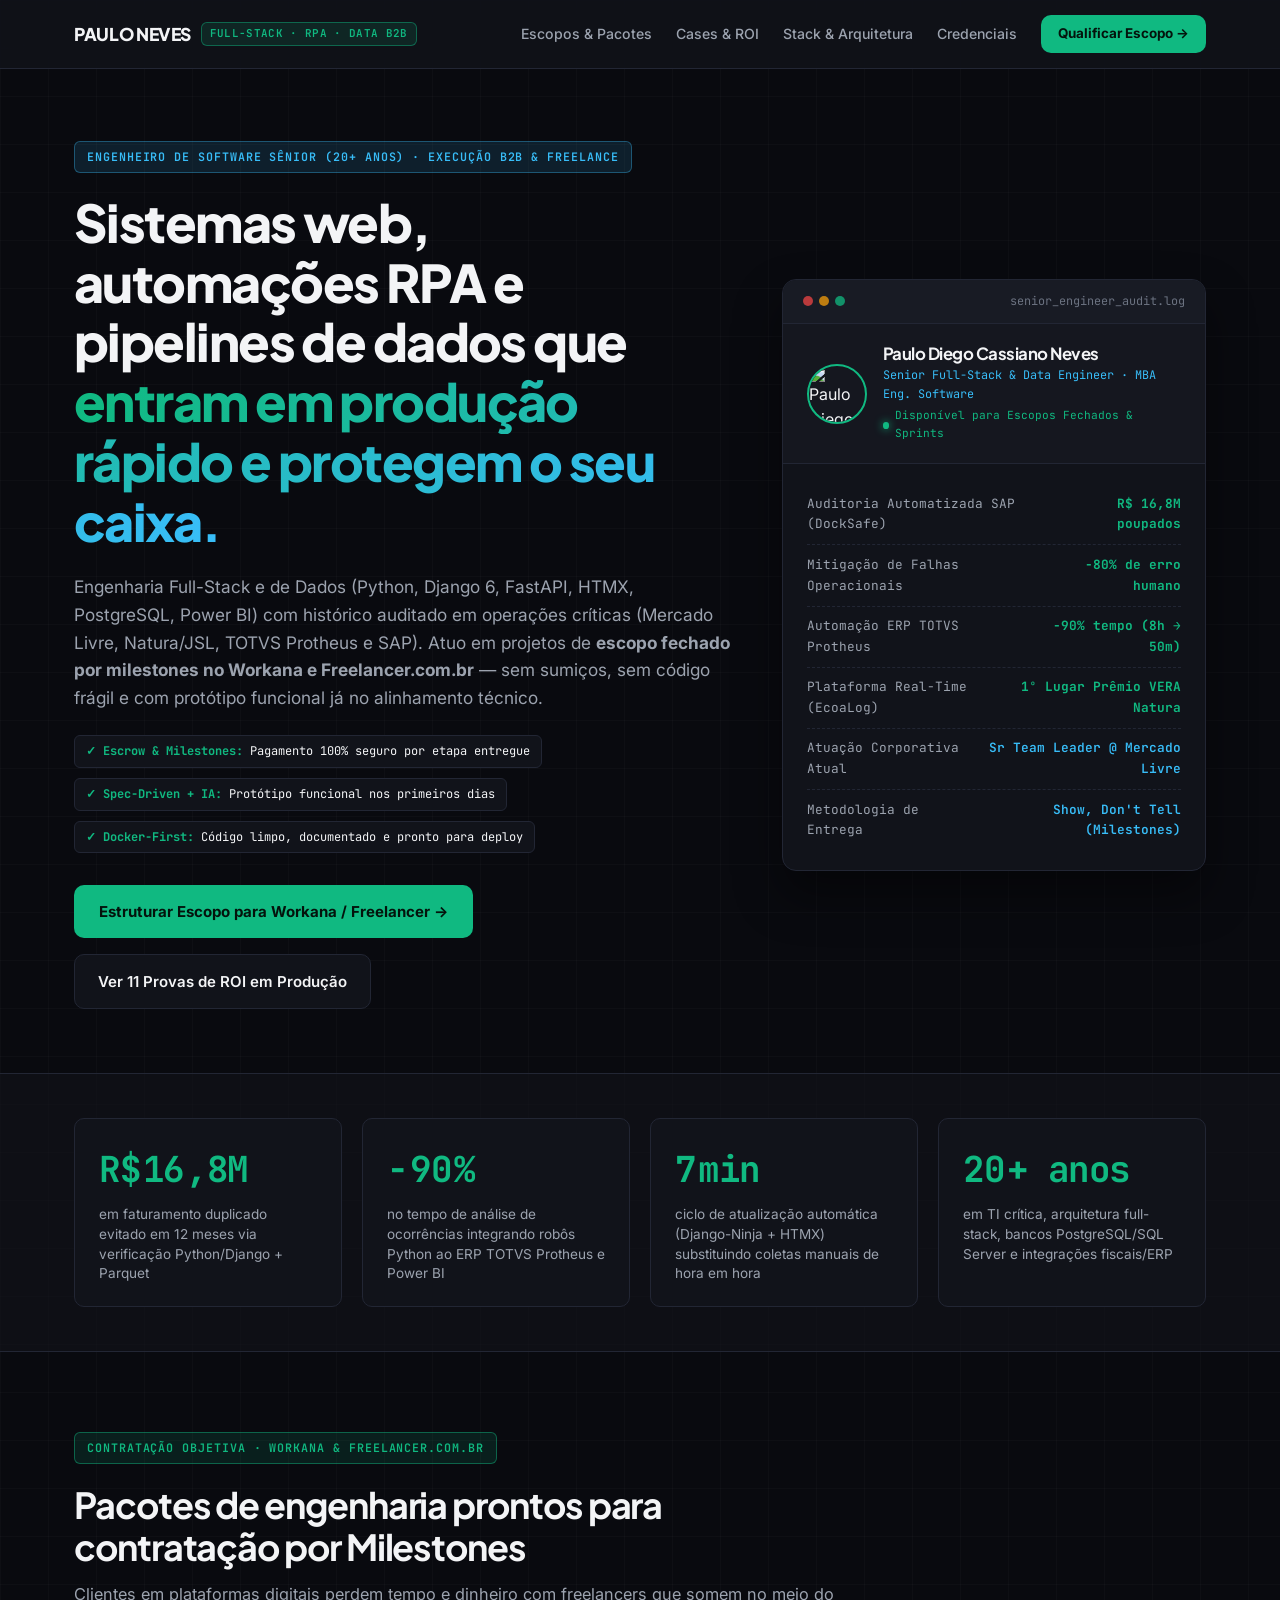
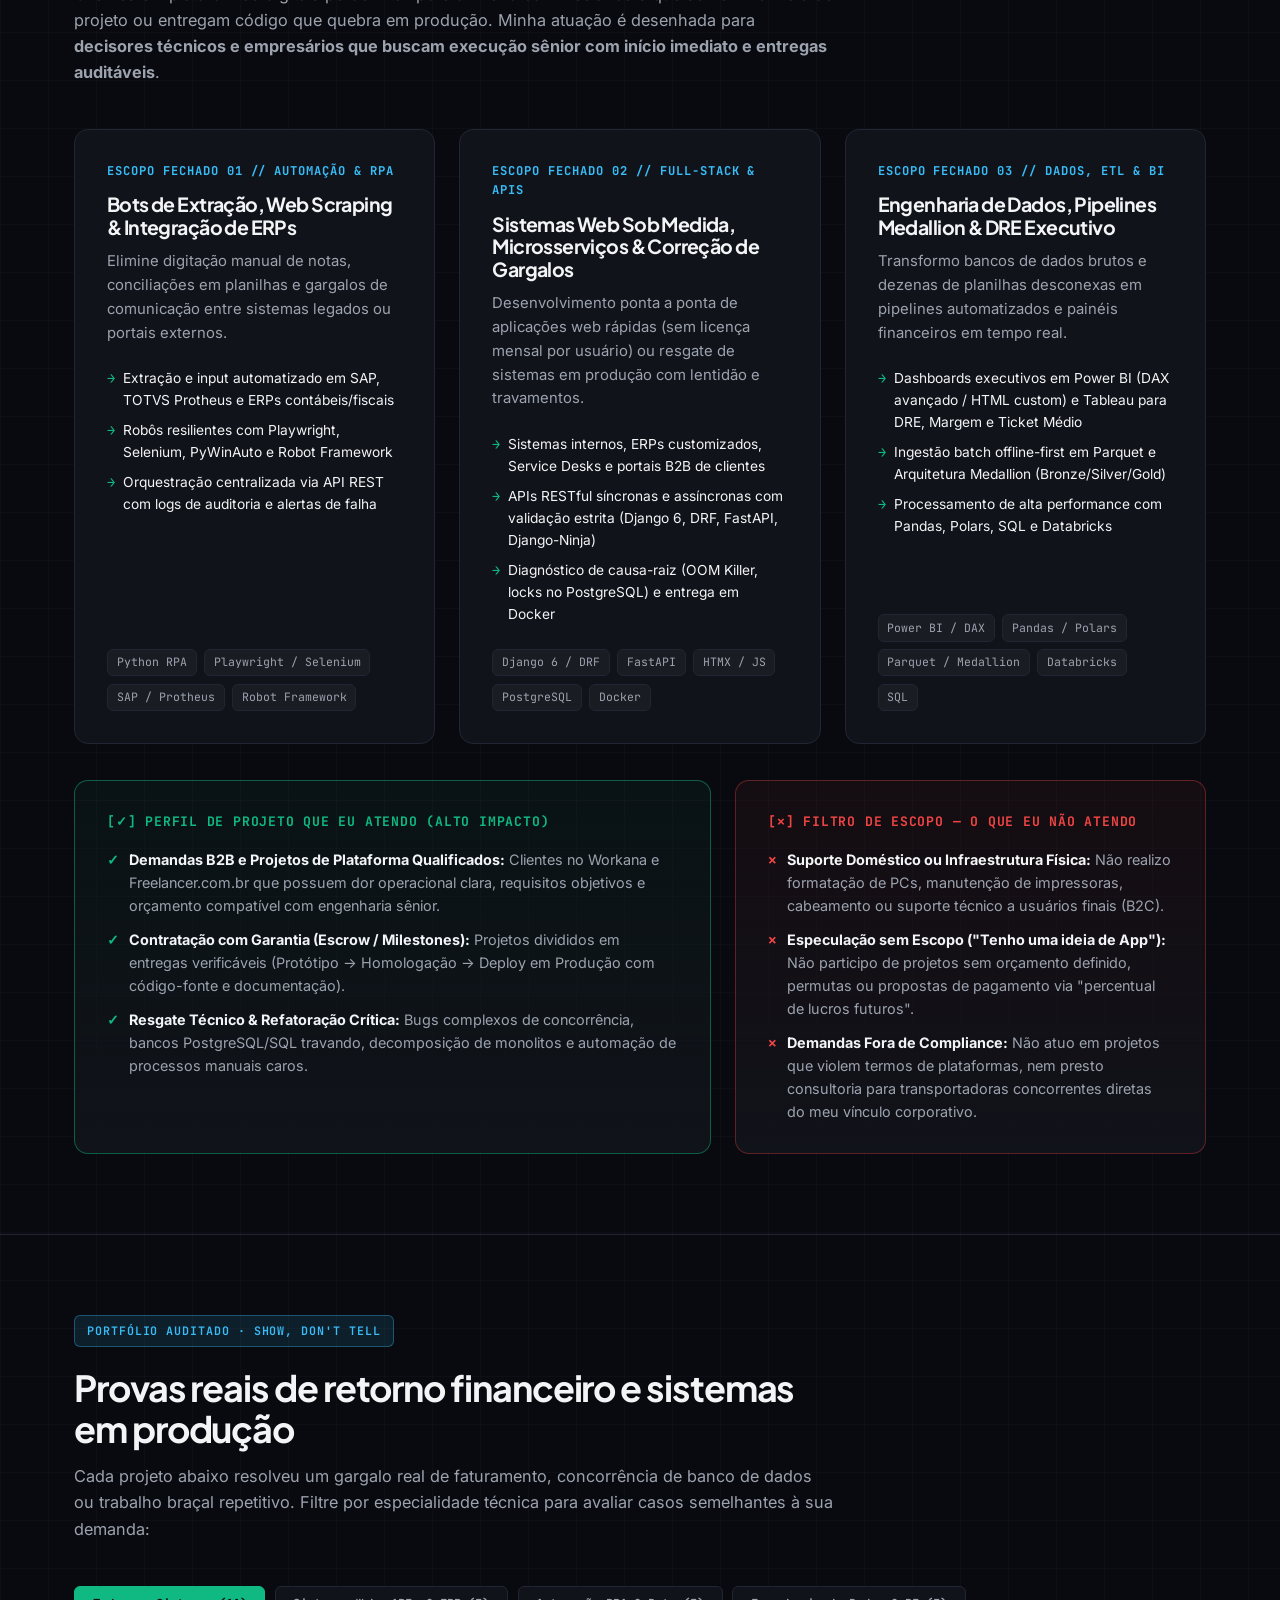
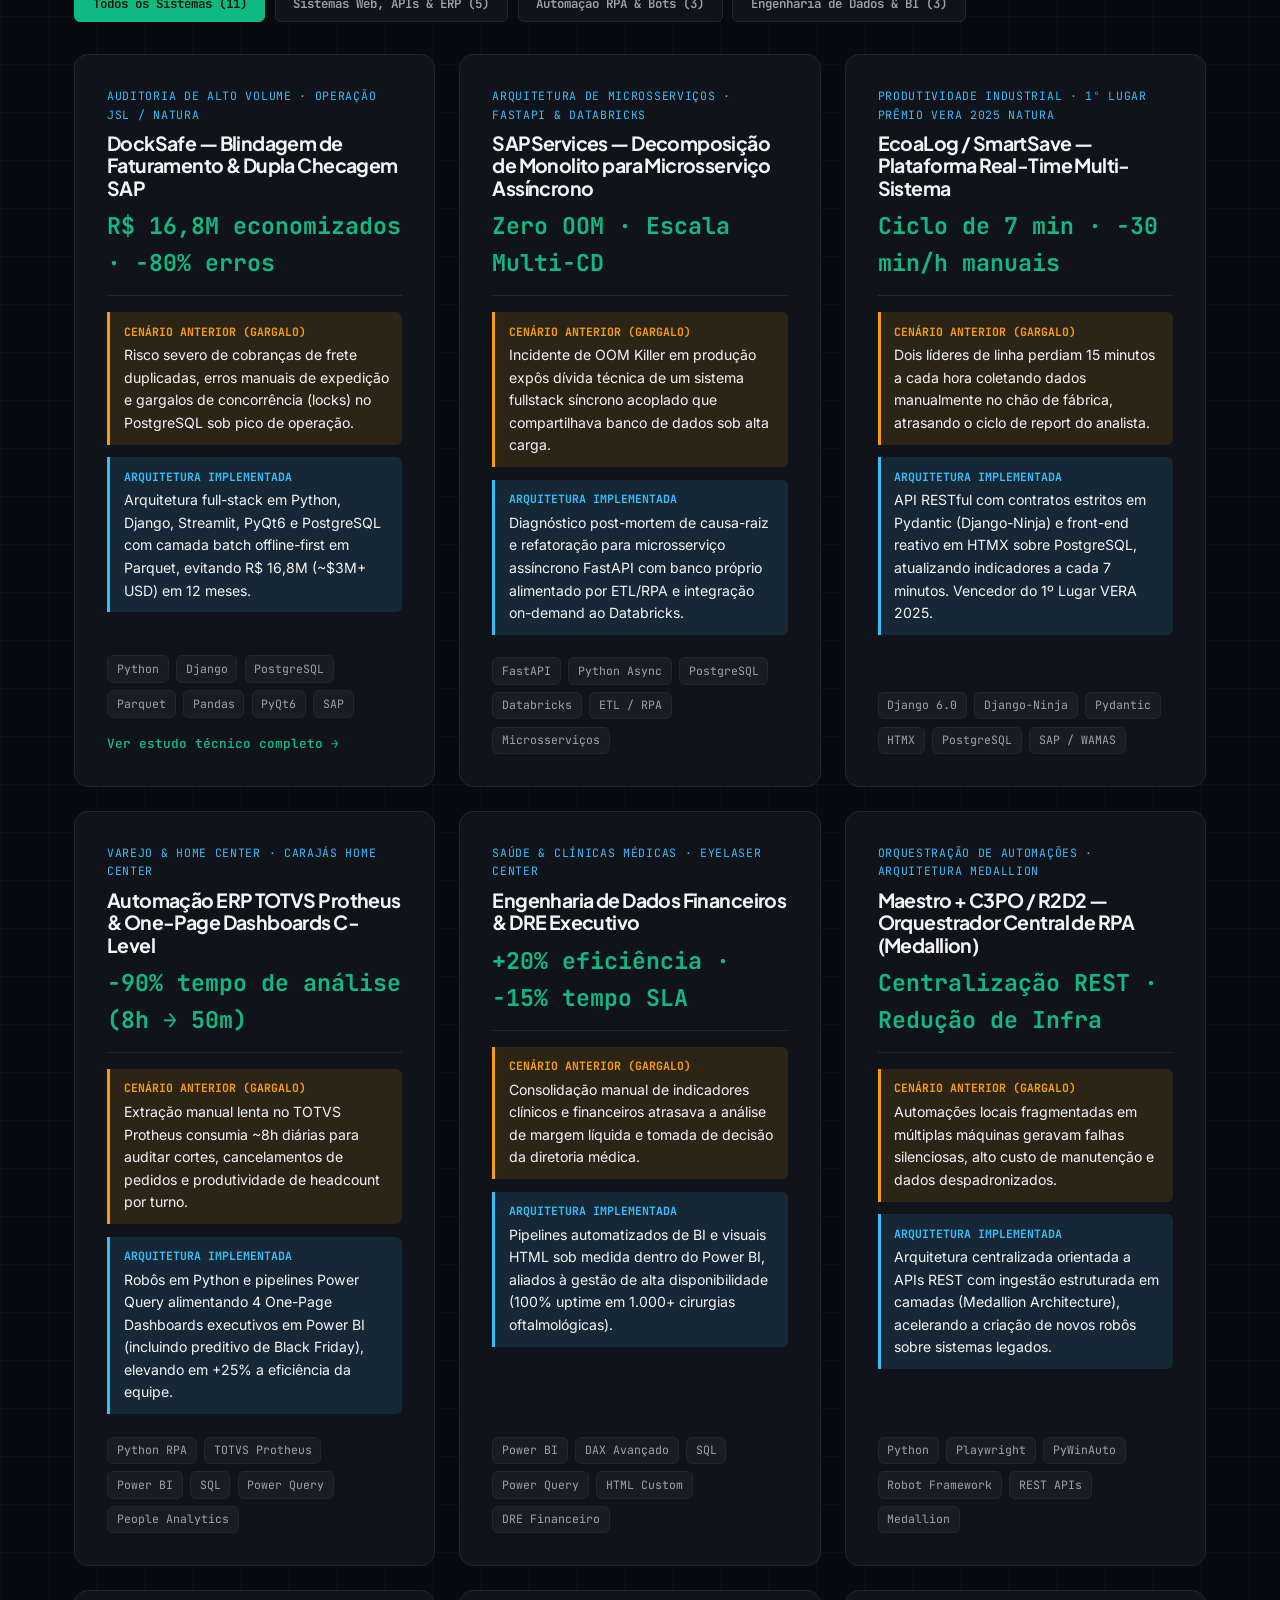
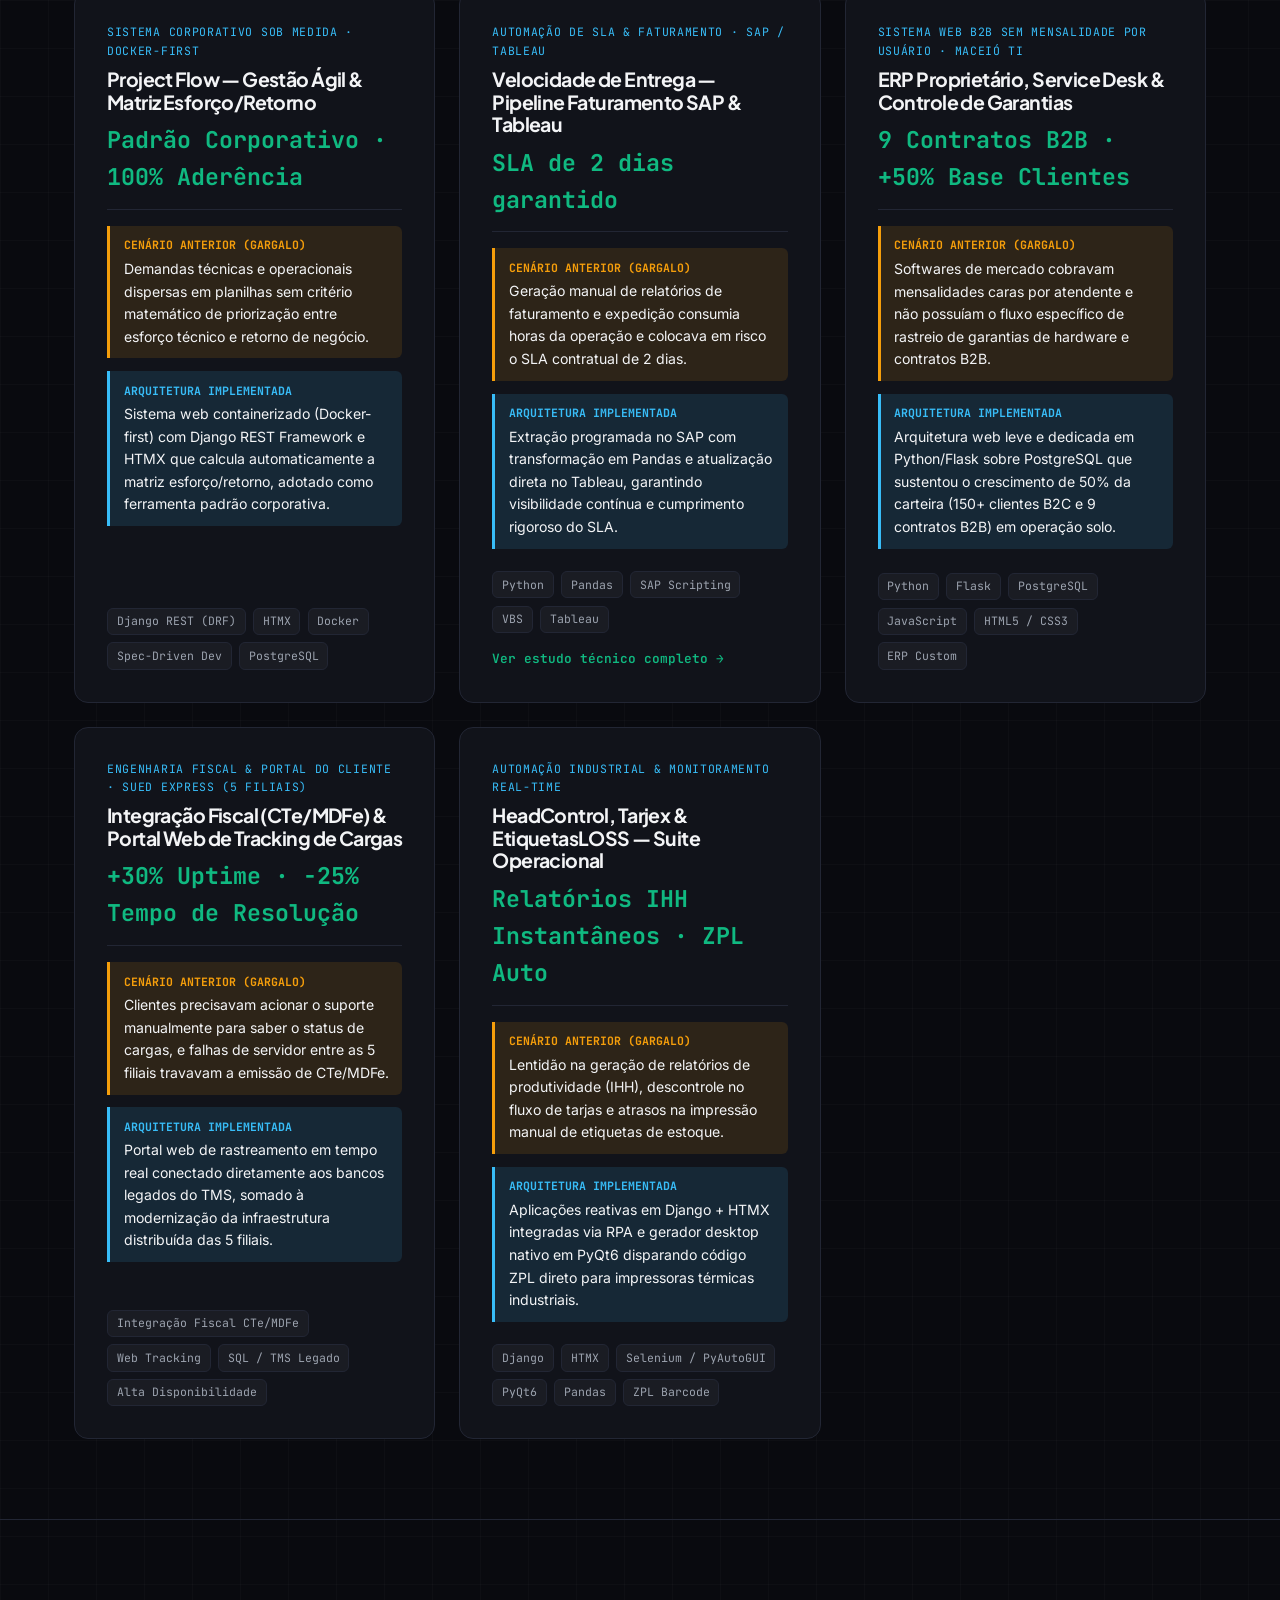
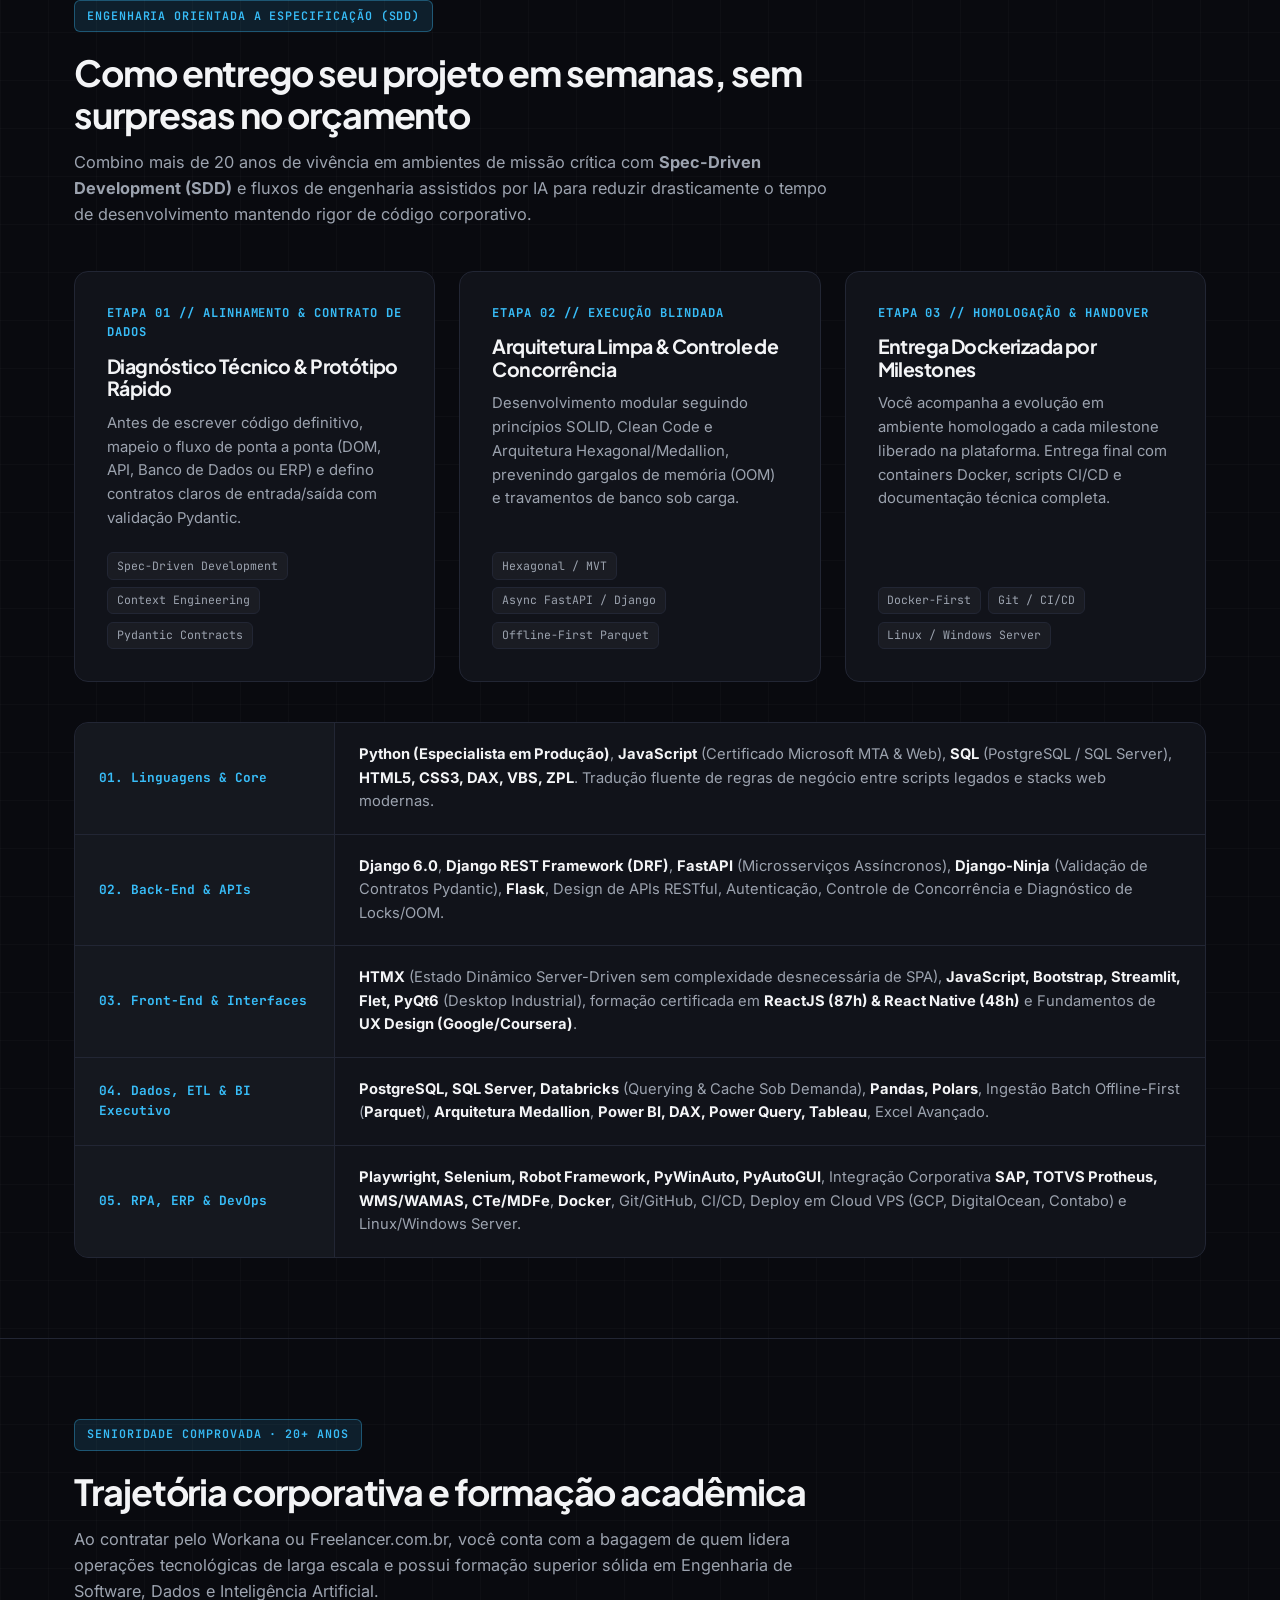
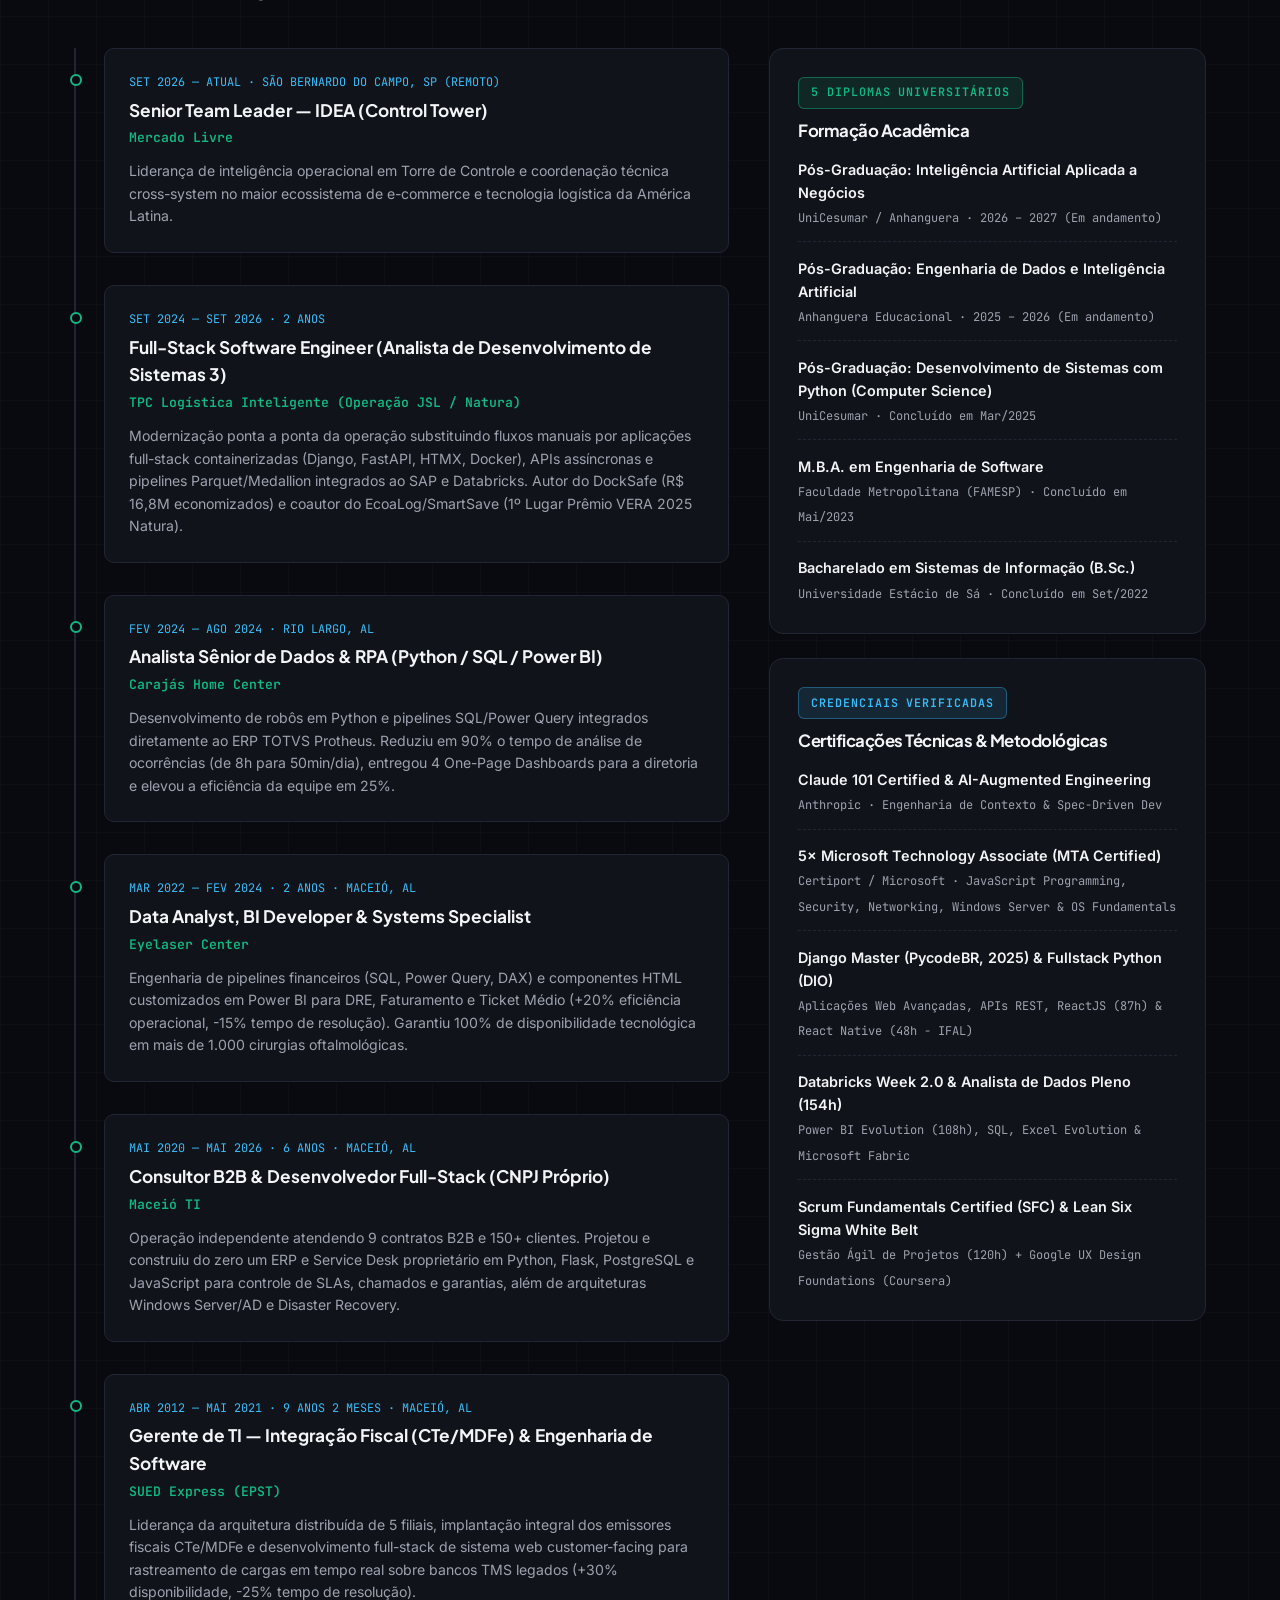
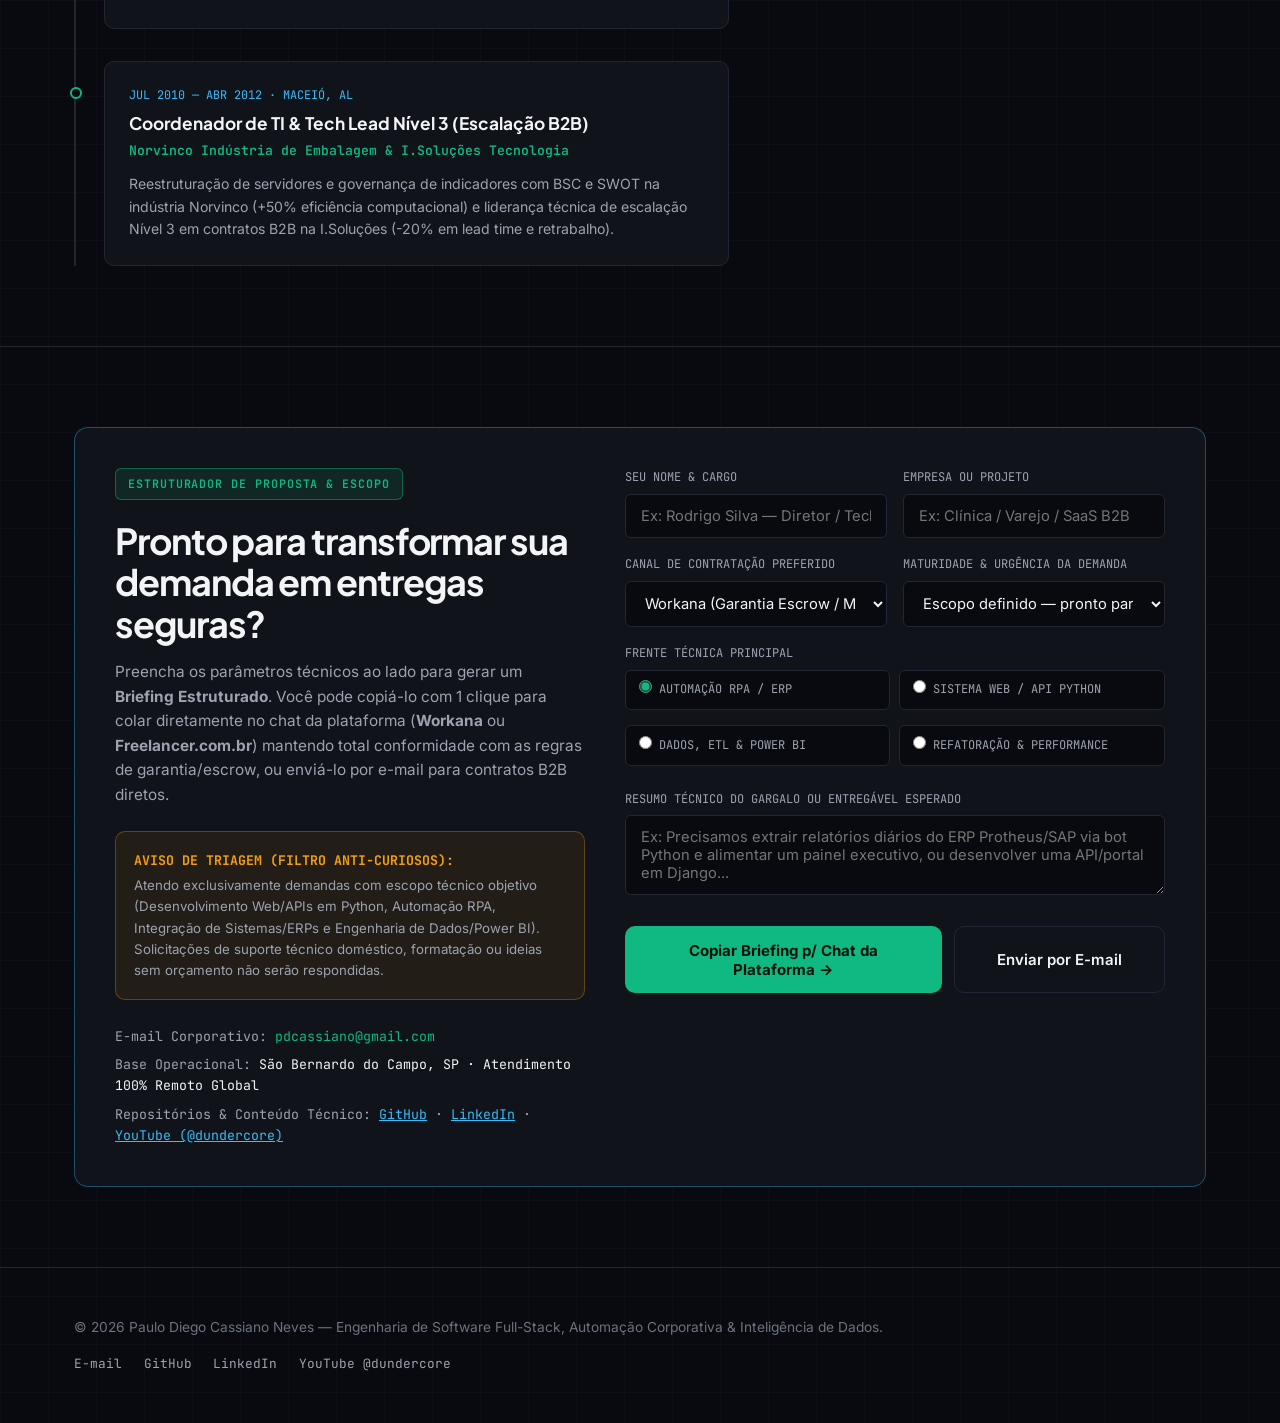
==== commit 8ff0af1d: "atualização" ====
--- a/index.html
+++ b/index.html
@@ -3,1523 +3,1812 @@
 <head>
     <meta charset="UTF-8">
     <meta name="viewport" content="width=device-width, initial-scale=1.0">
-    <meta name="description" content="Paulo Neves — Engenheiro de Software Sênior, trilha Staff. Plataformas de dados e automação para operações logísticas de larga escala (SAP/WMS), com Python e Django.">
-    <title>Paulo Neves | Engenheiro de Software Sênior — trilha Staff</title>
+    <title>Paulo Neves | Engenheiro de Software Sênior — Sistemas Web, Automação RPA, ERP &amp; Dados (B2B / Freelance)</title>
+    <meta name="description" content="Engenheiro de Software Sênior (20+ anos). Desenvolvimento Full-Stack (Python, Django, FastAPI, HTMX), Automação RPA, Integração SAP/TOTVS Protheus e Engenharia de Dados/Power BI com entregas por milestones para Workana, Freelancer.com.br e contratos B2B.">
     <link rel="preconnect" href="https://fonts.googleapis.com">
     <link rel="preconnect" href="https://fonts.gstatic.com" crossorigin>
     <link rel="preload" as="image" href="assets/img/foto-perfil.jpg">
+    <link rel="stylesheet" href="css/styles.css">
     <style>
-/* =============================
-   TOKENS
-============================= */
+/* ==========================================================================
+   PAULO NEVES — EXECUTIVE PRECISION DESIGN SYSTEM (B2B & FREELANCE PLATFORMS)
+   ========================================================================== */
+
+@import url('https://fonts.googleapis.com/css2?family=Inter:wght@400;500;600;700&family=JetBrains+Mono:wght@400;500;600;700&family=Plus+Jakarta+Sans:wght@700;800&display=swap');
+
 :root {
-    --dark:        #0F172A;
-    --dark-2:      #1E293B;
-    --dark-3:      #334155;
-    --accent:      #10B981;
-    --accent-dark: #059669;
-    --accent-bg:   rgba(16, 185, 129, 0.12);
-    --light:       #F8FAFC;
-    --gray:        #F1F5F9;
-    --white:       #FFFFFF;
-    --text-dark:   #0F172A;
-    --text-muted:  #64748B;
-    --text-light:  #F8FAFC;
-    --text-muted-light: #94A3B8;
-    --border-dark: rgba(255,255,255,0.08);
-    --border-light: rgba(0,0,0,0.08);
-
-    --font: 'Inter', system-ui, -apple-system, sans-serif;
-    --nav-h: 68px;
-    --radius-sm: 6px;
-    --radius-md: 12px;
-    --radius-lg: 20px;
-    --radius-full: 9999px;
-
-    --shadow-sm: 0 1px 3px rgba(0,0,0,0.06), 0 1px 2px rgba(0,0,0,0.04);
-    --shadow-md: 0 4px 12px rgba(0,0,0,0.08);
-    --shadow-lg: 0 10px 30px rgba(0,0,0,0.12);
-    --shadow-xl: 0 20px 50px rgba(0,0,0,0.18);
-
-    --ease-out-expo: cubic-bezier(0.16, 1, 0.3, 1);
-    --ease-in-out:   cubic-bezier(0.4, 0, 0.2, 1);
-}
-
-/* =============================
-   RESET
-============================= */
-*, *::before, *::after { box-sizing: border-box; margin: 0; padding: 0; }
-html { scroll-behavior: smooth; }
+  /* 1. Paleta de Superfícies (Obsidian Industrial) */
+  --bg-primary: #090A0F;
+  --bg-surface: #11131A;
+  --bg-elevated: #181B24;
+  --bg-glass: rgba(17, 19, 26, 0.88);
+
+  /* 2. Tipografia e Hierarquia de Contraste */
+  --text-primary: #F3F4F6;
+  --text-secondary: #9CA3AF;
+  --text-muted: #6B7280;
+
+  /* 3. Cores Semânticas de Negócio */
+  --accent-roi: #10B981;          /* Verde Esmeralda: Economia, Lucro, CTA */
+  --accent-roi-subtle: rgba(16, 185, 129, 0.12);
+  --accent-arch: #38BDF8;         /* Ciano Técnico: Arquitetura, APIs, IA */
+  --accent-arch-subtle: rgba(56, 189, 248, 0.12);
+  --accent-alert: #F59E0B;        /* Âmbar: Gargalos e Processos Manuais */
+  --accent-alert-subtle: rgba(245, 158, 11, 0.12);
+  --accent-danger: #EF4444;       /* Vermelho: Filtro Anti-Curiosos / Escopo Negado */
+  --accent-danger-subtle: rgba(239, 68, 68, 0.10);
+
+  /* 4. Bordas e Divisores Estilo Blueprint */
+  --border-subtle: #222634;
+  --border-highlight: rgba(56, 189, 248, 0.35);
+  --border-roi: rgba(16, 185, 129, 0.45);
+  --border-danger: rgba(239, 68, 68, 0.35);
+
+  /* 5. Famílias Tipográficas */
+  --font-display: 'Plus Jakarta Sans', -apple-system, BlinkMacSystemFont, sans-serif;
+  --font-sans: 'Inter', -apple-system, BlinkMacSystemFont, sans-serif;
+  --font-mono: 'JetBrains Mono', monospace;
+
+  /* 6. Layout, Grid e Raios */
+  --nav-h: 68px;
+  --container-max: 1180px;
+  --radius-sm: 6px;
+  --radius-md: 10px;
+  --radius-lg: 14px;
+  --transition-fast: 180ms cubic-bezier(0.16, 1, 0.3, 1);
+  --ease-out-expo: cubic-bezier(0.16, 1, 0.3, 1);
+}
+
+*, *::before, *::after {
+  box-sizing: border-box;
+  margin: 0;
+  padding: 0;
+}
+
+html {
+  scroll-behavior: smooth;
+  scroll-padding-top: var(--nav-h);
+}
+
 body {
-    font-family: var(--font);
-    background-color: var(--light);
-    color: var(--text-dark);
-    -webkit-font-smoothing: antialiased;
-    overflow-x: hidden;
-}
-img { max-width: 100%; display: block; }
-a { text-decoration: none; color: inherit; }
-ul { list-style: none; }
-button { cursor: pointer; border: none; background: none; font: inherit; }
-svg { width: 24px; height: 24px; }
+  background-color: var(--bg-primary);
+  color: var(--text-primary);
+  font-family: var(--font-sans);
+  line-height: 1.6;
+  -webkit-font-smoothing: antialiased;
+  overflow-x: hidden;
+  background-image:
+    linear-gradient(to right, rgba(255, 255, 255, 0.02) 1px, transparent 1px),
+    linear-gradient(to bottom, rgba(255, 255, 255, 0.02) 1px, transparent 1px);
+  background-size: 48px 48px;
+}
+
+img {
+  max-width: 100%;
+  display: block;
+}
+
+button {
+  cursor: pointer;
+  font-family: inherit;
+}
+
+.hidden {
+  display: none !important;
+}
 
 .container {
-    max-width: 1200px;
-    margin: 0 auto;
-    padding: 0 24px;
-}
-
-.hidden { display: none !important; }
-.accent { color: var(--accent); }
-
-/* =============================
-   SECTION HELPERS
-============================= */
-.section-light { background-color: var(--white); }
-.section-gray  { background-color: var(--gray); }
-.section-dark  { background-color: var(--dark); }
-
-.section-label {
-    display: inline-block;
-    font-size: 0.75rem;
-    font-weight: 700;
-    letter-spacing: 0.12em;
-    text-transform: uppercase;
-    color: var(--accent);
-    margin-bottom: 12px;
-}
-.section-label--light { color: var(--accent); }
-
-.section-title {
-    font-size: clamp(1.75rem, 4vw, 2.5rem);
-    font-weight: 800;
-    color: var(--text-dark);
-    line-height: 1.15;
-    margin-bottom: 16px;
-}
-.section-title--light { color: var(--text-light); }
-
-.section-sub {
-    font-size: 1.0625rem;
-    color: var(--text-muted);
-    max-width: 560px;
-    line-height: 1.7;
-}
-.section-sub--light { color: var(--text-muted-light); }
+  max-width: var(--container-max);
+  margin: 0 auto;
+  padding: 0 1.5rem;
+}
+
+/* ==========================================================================
+   HEADER & NAVIGATION
+   ========================================================================== */
+.site-header {
+  position: sticky;
+  top: 0;
+  z-index: 100;
+  background: var(--bg-glass);
+  backdrop-filter: blur(14px);
+  -webkit-backdrop-filter: blur(14px);
+  border-bottom: 1px solid var(--border-subtle);
+}
+
+.nav-bar {
+  display: flex;
+  align-items: center;
+  justify-content: space-between;
+  height: var(--nav-h);
+}
+
+.brand-logo {
+  font-family: var(--font-display);
+  font-weight: 800;
+  font-size: 1.1rem;
+  color: var(--text-primary);
+  text-decoration: none;
+  letter-spacing: -0.02em;
+  display: flex;
+  align-items: center;
+  gap: 0.6rem;
+}
+
+.brand-logo span.mono-badge {
+  font-family: var(--font-mono);
+  font-size: 0.68rem;
+  font-weight: 600;
+  color: var(--accent-roi);
+  background: var(--accent-roi-subtle);
+  border: 1px solid var(--border-roi);
+  padding: 0.15rem 0.5rem;
+  border-radius: var(--radius-sm);
+  letter-spacing: 0.03em;
+}
+
+.nav-links {
+  display: flex;
+  align-items: center;
+  gap: 1.5rem;
+}
+
+.nav-link {
+  color: var(--text-secondary);
+  text-decoration: none;
+  font-size: 0.88rem;
+  font-weight: 500;
+  transition: color var(--transition-fast);
+  position: relative;
+  padding: 0.25rem 0;
+}
+
+.nav-link:hover,
+.nav-link.active {
+  color: var(--text-primary);
+}
+
+.nav-link.active::after {
+  content: '';
+  position: absolute;
+  left: 0;
+  right: 0;
+  bottom: -2px;
+  height: 2px;
+  background: var(--accent-roi);
+  border-radius: 2px;
+}
+
+.nav-mobile-btn {
+  display: none;
+  background: transparent;
+  border: 1px solid var(--border-subtle);
+  border-radius: var(--radius-sm);
+  color: var(--text-primary);
+  padding: 0.4rem;
+  align-items: center;
+  justify-content: center;
+}
+
+.nav-mobile-btn svg {
+  width: 22px;
+  height: 22px;
+}
+
+.nav-mobile {
+  border-top: 1px solid var(--border-subtle);
+  background: var(--bg-surface);
+  padding: 1rem 1.5rem 1.25rem;
+  display: flex;
+  flex-direction: column;
+  gap: 0.75rem;
+}
+
+.nav-mobile-link {
+  color: var(--text-secondary);
+  text-decoration: none;
+  font-size: 0.95rem;
+  font-weight: 500;
+  padding: 0.5rem 0;
+  border-bottom: 1px solid rgba(255, 255, 255, 0.04);
+}
+
+.nav-mobile-link:hover {
+  color: var(--text-primary);
+}
+
+/* ==========================================================================
+   TYPOGRAPHY & BADGES
+   ========================================================================== */
+h1, h2, h3, h4 {
+  font-family: var(--font-display);
+  letter-spacing: -0.03em;
+  line-height: 1.15;
+  color: var(--text-primary);
+}
+
+h1 {
+  font-size: clamp(2.1rem, 4.1vw, 3.25rem);
+  font-weight: 800;
+}
+
+h2 {
+  font-size: clamp(1.65rem, 3vw, 2.25rem);
+  font-weight: 700;
+}
+
+h3 {
+  font-size: 1.22rem;
+  font-weight: 700;
+}
+
+.text-gradient-roi {
+  background: linear-gradient(90deg, #10B981 0%, #38BDF8 100%);
+  -webkit-background-clip: text;
+  -webkit-text-fill-color: transparent;
+}
+
+.eyebrow-tag {
+  display: inline-flex;
+  align-items: center;
+  gap: 0.5rem;
+  font-family: var(--font-mono);
+  font-size: 0.73rem;
+  font-weight: 600;
+  text-transform: uppercase;
+  letter-spacing: 0.08em;
+  color: var(--accent-arch);
+  background: var(--accent-arch-subtle);
+  border: 1px solid var(--border-highlight);
+  padding: 0.35rem 0.75rem;
+  border-radius: var(--radius-sm);
+  margin-bottom: 1.25rem;
+}
+
+.eyebrow-tag--roi {
+  color: var(--accent-roi);
+  background: var(--accent-roi-subtle);
+  border-color: var(--border-roi);
+}
+
+.eyebrow-tag--alert {
+  color: var(--accent-alert);
+  background: var(--accent-alert-subtle);
+  border-color: rgba(245, 158, 11, 0.35);
+}
+
+/* ==========================================================================
+   HERO SECTION
+   ========================================================================== */
+.hero-section {
+  padding: 4.5rem 0 4rem;
+  border-bottom: 1px solid var(--border-subtle);
+  position: relative;
+}
+
+.hero-grid {
+  display: grid;
+  grid-template-columns: 1.22fr 0.78fr;
+  gap: 2.75rem;
+  align-items: center;
+}
+
+.hero-lead {
+  font-size: 1.08rem;
+  color: var(--text-secondary);
+  margin: 1.35rem 0 1.5rem;
+  max-width: 64ch;
+}
+
+.platform-trust-strip {
+  display: flex;
+  flex-wrap: wrap;
+  gap: 0.65rem;
+  margin-bottom: 2rem;
+}
+
+.trust-pill {
+  display: inline-flex;
+  align-items: center;
+  gap: 0.4rem;
+  font-family: var(--font-mono);
+  font-size: 0.75rem;
+  color: var(--text-primary);
+  background: var(--bg-surface);
+  border: 1px solid var(--border-subtle);
+  padding: 0.35rem 0.7rem;
+  border-radius: var(--radius-sm);
+}
+
+.trust-pill strong {
+  color: var(--accent-roi);
+}
+
+.cta-group {
+  display: flex;
+  flex-wrap: wrap;
+  gap: 1rem;
+  align-items: center;
+}
+
+.btn-primary-roi {
+  display: inline-flex;
+  align-items: center;
+  justify-content: center;
+  gap: 0.6rem;
+  background-color: var(--accent-roi);
+  color: #04130C;
+  font-family: var(--font-sans);
+  font-weight: 700;
+  font-size: 0.94rem;
+  padding: 0.9rem 1.55rem;
+  border-radius: var(--radius-md);
+  text-decoration: none;
+  border: none;
+  cursor: pointer;
+  transition: filter var(--transition-fast), transform var(--transition-fast);
+}
+
+.btn-primary-roi:hover {
+  filter: brightness(1.1);
+  transform: translateY(-2px);
+}
+
+.btn-secondary-arch {
+  display: inline-flex;
+  align-items: center;
+  justify-content: center;
+  gap: 0.5rem;
+  background-color: var(--bg-surface);
+  color: var(--text-primary);
+  font-family: var(--font-sans);
+  font-weight: 600;
+  font-size: 0.94rem;
+  padding: 0.9rem 1.45rem;
+  border-radius: var(--radius-md);
+  border: 1px solid var(--border-subtle);
+  text-decoration: none;
+  transition: border-color var(--transition-fast), background-color var(--transition-fast), transform var(--transition-fast);
+}
+
+.btn-secondary-arch:hover {
+  border-color: var(--accent-arch);
+  background-color: var(--bg-elevated);
+  transform: translateY(-2px);
+}
+
+/* Executive Terminal Card (Hero Right) */
+.terminal-card {
+  background: var(--bg-surface);
+  border: 1px solid var(--border-subtle);
+  border-radius: var(--radius-lg);
+  overflow: hidden;
+  box-shadow: 0 24px 48px rgba(0, 0, 0, 0.45);
+}
+
+.terminal-header {
+  background: var(--bg-elevated);
+  padding: 0.75rem 1.25rem;
+  border-bottom: 1px solid var(--border-subtle);
+  display: flex;
+  align-items: center;
+  justify-content: space-between;
+  font-family: var(--font-mono);
+  font-size: 0.74rem;
+  color: var(--text-muted);
+}
+
+.terminal-dots {
+  display: flex;
+  gap: 6px;
+}
+
+.terminal-dots span {
+  width: 10px;
+  height: 10px;
+  border-radius: 50%;
+  background: var(--border-subtle);
+}
+
+.terminal-dots span:nth-child(1) { background: #EF4444; opacity: 0.75; }
+.terminal-dots span:nth-child(2) { background: #F59E0B; opacity: 0.75; }
+.terminal-dots span:nth-child(3) { background: #10B981; opacity: 0.75; }
+
+.terminal-profile {
+  display: flex;
+  align-items: center;
+  gap: 1rem;
+  padding: 1.25rem 1.5rem;
+  border-bottom: 1px solid var(--border-subtle);
+  background: rgba(24, 27, 36, 0.55);
+}
+
+.terminal-avatar {
+  width: 60px;
+  height: 60px;
+  border-radius: 50%;
+  object-fit: cover;
+  object-position: top center;
+  border: 2px solid var(--accent-roi);
+  flex-shrink: 0;
+}
+
+.terminal-profile-info h2 {
+  font-size: 1.05rem;
+  font-weight: 700;
+  margin-bottom: 0.15rem;
+}
+
+.terminal-profile-info p {
+  font-family: var(--font-mono);
+  font-size: 0.74rem;
+  color: var(--accent-arch);
+}
+
+.terminal-profile-info .status-online {
+  display: inline-flex;
+  align-items: center;
+  gap: 0.35rem;
+  font-family: var(--font-mono);
+  font-size: 0.7rem;
+  color: var(--accent-roi);
+  margin-top: 0.25rem;
+}
+
+.status-dot {
+  width: 7px;
+  height: 7px;
+  border-radius: 50%;
+  background: var(--accent-roi);
+  box-shadow: 0 0 8px var(--accent-roi);
+}
+
+.terminal-body {
+  padding: 1.25rem 1.5rem;
+  font-family: var(--font-mono);
+  font-size: 0.8rem;
+}
+
+.terminal-row {
+  display: flex;
+  justify-content: space-between;
+  align-items: baseline;
+  gap: 1rem;
+  padding: 0.6rem 0;
+  border-bottom: 1px dashed var(--border-subtle);
+}
+
+.terminal-row:last-child {
+  border-bottom: none;
+}
+
+.terminal-label {
+  color: var(--text-secondary);
+}
+
+.terminal-val-roi {
+  color: var(--accent-roi);
+  font-weight: 700;
+  text-align: right;
+}
+
+.terminal-val-arch {
+  color: var(--accent-arch);
+  font-weight: 600;
+  text-align: right;
+}
+
+/* ==========================================================================
+   METRICS STRIP
+   ========================================================================== */
+.metrics-strip {
+  padding: 2.75rem 0;
+  background: rgba(17, 19, 26, 0.6);
+  border-bottom: 1px solid var(--border-subtle);
+}
+
+.metrics-grid {
+  display: grid;
+  grid-template-columns: repeat(4, 1fr);
+  gap: 1.25rem;
+}
+
+.metric-box {
+  background: var(--bg-surface);
+  border: 1px solid var(--border-subtle);
+  border-radius: var(--radius-md);
+  padding: 1.4rem 1.5rem;
+  transition: border-color var(--transition-fast);
+}
+
+.metric-box:hover {
+  border-color: var(--border-roi);
+}
+
+.metric-value {
+  font-family: var(--font-mono);
+  font-variant-numeric: tabular-nums;
+  font-size: clamp(1.75rem, 2.8vw, 2.3rem);
+  font-weight: 700;
+  color: var(--accent-roi);
+  letter-spacing: -0.04em;
+  display: flex;
+  align-items: baseline;
+  gap: 0.15rem;
+}
+
+.metric-caption {
+  font-size: 0.85rem;
+  color: var(--text-secondary);
+  margin-top: 0.4rem;
+  line-height: 1.45;
+}
+
+/* ==========================================================================
+   SECTIONS & BLUEPRINT CARDS
+   ========================================================================== */
+.section-block {
+  padding: 5rem 0;
+  border-bottom: 1px solid var(--border-subtle);
+}
 
 .section-header {
-    text-align: center;
-    margin-bottom: 56px;
-    display: flex;
-    flex-direction: column;
-    align-items: center;
-}
-
-/* =============================
-   BUTTONS
-============================= */
-.btn {
+  max-width: 760px;
+  margin-bottom: 2.75rem;
+}
+
+.section-header p {
+  color: var(--text-secondary);
+  margin-top: 0.85rem;
+  font-size: 1.02rem;
+}
+
+.blueprint-grid {
+  display: grid;
+  grid-template-columns: repeat(3, 1fr);
+  gap: 1.5rem;
+}
+
+.blueprint-step {
+  background: var(--bg-surface);
+  border: 1px solid var(--border-subtle);
+  border-radius: var(--radius-lg);
+  padding: 2rem;
+  position: relative;
+  display: flex;
+  flex-direction: column;
+  justify-content: space-between;
+  transition: border-color var(--transition-fast), transform var(--transition-fast);
+}
+
+.blueprint-step:hover {
+  border-color: var(--border-highlight);
+  transform: translateY(-2px);
+}
+
+.step-index {
+  font-family: var(--font-mono);
+  font-size: 0.76rem;
+  font-weight: 700;
+  color: var(--accent-arch);
+  text-transform: uppercase;
+  letter-spacing: 0.08em;
+  margin-bottom: 0.75rem;
+  display: block;
+}
+
+.blueprint-step p {
+  color: var(--text-secondary);
+  font-size: 0.93rem;
+  margin: 0.75rem 0 1.35rem;
+}
+
+.deliverable-list {
+  list-style: none;
+  margin: 0 0 1.5rem;
+  display: flex;
+  flex-direction: column;
+  gap: 0.5rem;
+}
+
+.deliverable-list li {
+  font-size: 0.86rem;
+  color: var(--text-primary);
+  display: flex;
+  align-items: flex-start;
+  gap: 0.5rem;
+}
+
+.deliverable-list li::before {
+  content: '→';
+  font-family: var(--font-mono);
+  color: var(--accent-roi);
+  font-weight: 700;
+  flex-shrink: 0;
+}
+
+/* ==========================================================================
+   ANTI-CURIOSOS / SCOPE QUALIFICATION MATRIX
+   ========================================================================== */
+.qualification-grid {
+  display: grid;
+  grid-template-columns: 1.15fr 0.85fr;
+  gap: 1.5rem;
+  margin-top: 2.25rem;
+}
+
+.qual-box {
+  background: var(--bg-surface);
+  border-radius: var(--radius-lg);
+  padding: 1.85rem 2rem;
+  border: 1px solid var(--border-subtle);
+}
+
+.qual-box--ideal {
+  border-color: var(--border-roi);
+  background: linear-gradient(180deg, rgba(16, 185, 129, 0.05) 0%, var(--bg-surface) 100%);
+}
+
+.qual-box--reject {
+  border-color: var(--border-danger);
+  background: linear-gradient(180deg, rgba(239, 68, 68, 0.05) 0%, var(--bg-surface) 100%);
+}
+
+.qual-title {
+  font-family: var(--font-mono);
+  font-size: 0.82rem;
+  font-weight: 700;
+  text-transform: uppercase;
+  letter-spacing: 0.06em;
+  margin-bottom: 1rem;
+  display: flex;
+  align-items: center;
+  gap: 0.5rem;
+}
+
+.qual-title--ideal {
+  color: var(--accent-roi);
+}
+
+.qual-title--reject {
+  color: var(--accent-danger);
+}
+
+.qual-list {
+  list-style: none;
+  display: flex;
+  flex-direction: column;
+  gap: 0.7rem;
+}
+
+.qual-list li {
+  font-size: 0.9rem;
+  color: var(--text-secondary);
+  display: flex;
+  align-items: flex-start;
+  gap: 0.6rem;
+}
+
+.qual-list li strong {
+  color: var(--text-primary);
+}
+
+.qual-icon {
+  font-family: var(--font-mono);
+  font-weight: 700;
+  flex-shrink: 0;
+}
+
+.qual-icon--ok {
+  color: var(--accent-roi);
+}
+
+.qual-icon--no {
+  color: var(--accent-danger);
+}
+
+/* ==========================================================================
+   BENTO CASE STUDIES & FILTERS
+   ========================================================================== */
+.portfolio-filters {
+  display: flex;
+  flex-wrap: wrap;
+  gap: 0.6rem;
+  margin-bottom: 2rem;
+}
+
+.filter-btn {
+  font-family: var(--font-mono);
+  font-size: 0.78rem;
+  font-weight: 600;
+  color: var(--text-secondary);
+  background: var(--bg-surface);
+  border: 1px solid var(--border-subtle);
+  padding: 0.55rem 1.1rem;
+  border-radius: var(--radius-sm);
+  transition: all var(--transition-fast);
+}
+
+.filter-btn:hover {
+  color: var(--text-primary);
+  border-color: var(--border-highlight);
+}
+
+.filter-btn.active {
+  color: #04130C;
+  background: var(--accent-roi);
+  border-color: var(--accent-roi);
+}
+
+.bento-grid {
+  display: grid;
+  grid-template-columns: repeat(auto-fit, minmax(340px, 1fr));
+  gap: 1.5rem;
+}
+
+.case-card {
+  background: var(--bg-surface);
+  border: 1px solid var(--border-subtle);
+  border-radius: var(--radius-lg);
+  padding: 2rem;
+  display: flex;
+  flex-direction: column;
+  justify-content: space-between;
+  transition: transform var(--transition-fast), border-color var(--transition-fast), background-color var(--transition-fast);
+}
+
+.case-card:hover {
+  transform: translateY(-3px);
+  border-color: var(--border-roi);
+  background: var(--bg-elevated);
+}
+
+.case-sector {
+  font-family: var(--font-mono);
+  font-size: 0.72rem;
+  color: var(--accent-arch);
+  text-transform: uppercase;
+  letter-spacing: 0.06em;
+  margin-bottom: 0.5rem;
+}
+
+.case-roi-highlight {
+  font-family: var(--font-mono);
+  font-size: 1.45rem;
+  font-weight: 700;
+  color: var(--accent-roi);
+  margin: 0.5rem 0 1rem;
+  padding-bottom: 0.85rem;
+  border-bottom: 1px solid var(--border-subtle);
+}
+
+.pain-solution-box {
+  display: grid;
+  gap: 0.8rem;
+  margin: 0.85rem 0 1.4rem;
+  font-size: 0.88rem;
+}
+
+.pain-item {
+  background: var(--accent-alert-subtle);
+  border-left: 3px solid var(--accent-alert);
+  padding: 0.65rem 0.85rem;
+  border-radius: 0 var(--radius-sm) var(--radius-sm) 0;
+  color: var(--text-primary);
+}
+
+.pain-item strong {
+  color: var(--accent-alert);
+  font-family: var(--font-mono);
+  font-size: 0.72rem;
+  text-transform: uppercase;
+  display: block;
+  margin-bottom: 0.2rem;
+}
+
+.solution-item {
+  background: var(--accent-arch-subtle);
+  border-left: 3px solid var(--accent-arch);
+  padding: 0.65rem 0.85rem;
+  border-radius: 0 var(--radius-sm) var(--radius-sm) 0;
+  color: var(--text-primary);
+}
+
+.solution-item strong {
+  color: var(--accent-arch);
+  font-family: var(--font-mono);
+  font-size: 0.72rem;
+  text-transform: uppercase;
+  display: block;
+  margin-bottom: 0.2rem;
+}
+
+.case-footer {
+  margin-top: auto;
+  display: flex;
+  flex-direction: column;
+  gap: 1rem;
+}
+
+.badge-list {
+  display: flex;
+  flex-wrap: wrap;
+  gap: 0.45rem;
+}
+
+.tech-badge {
+  font-family: var(--font-mono);
+  font-size: 0.72rem;
+  color: var(--text-secondary);
+  background: rgba(255, 255, 255, 0.04);
+  border: 1px solid var(--border-subtle);
+  padding: 0.22rem 0.55rem;
+  border-radius: var(--radius-sm);
+}
+
+.case-link {
+  display: inline-flex;
+  align-items: center;
+  gap: 0.4rem;
+  font-family: var(--font-mono);
+  font-size: 0.8rem;
+  font-weight: 600;
+  color: var(--accent-roi);
+  text-decoration: none;
+  transition: gap var(--transition-fast);
+}
+
+.case-link:hover {
+  gap: 0.65rem;
+  text-decoration: underline;
+}
+
+/* ==========================================================================
+   TECHNICAL MATRIX & CREDENTIALS
+   ========================================================================== */
+.matrix-table-wrap {
+  margin-top: 2.5rem;
+  background: var(--bg-surface);
+  border: 1px solid var(--border-subtle);
+  border-radius: var(--radius-lg);
+  overflow: hidden;
+}
+
+.matrix-row {
+  display: grid;
+  grid-template-columns: 260px 1fr;
+  border-bottom: 1px solid var(--border-subtle);
+}
+
+.matrix-row:last-child {
+  border-bottom: none;
+}
+
+.matrix-domain {
+  padding: 1.25rem 1.5rem;
+  background: rgba(24, 27, 36, 0.6);
+  border-right: 1px solid var(--border-subtle);
+  font-family: var(--font-mono);
+  font-size: 0.8rem;
+  font-weight: 700;
+  color: var(--accent-arch);
+  display: flex;
+  align-items: center;
+}
+
+.matrix-techs {
+  padding: 1.25rem 1.5rem;
+  font-size: 0.92rem;
+  color: var(--text-secondary);
+}
+
+.matrix-techs strong {
+  color: var(--text-primary);
+}
+
+/* ==========================================================================
+   EXPERIENCE TIMELINE & ACADEMIC CREDENTIALS
+   ========================================================================== */
+.experience-layout {
+  display: grid;
+  grid-template-columns: 1.2fr 0.8fr;
+  gap: 2.5rem;
+  align-items: start;
+}
+
+.timeline {
+  position: relative;
+  padding-left: 1.75rem;
+  border-left: 2px solid var(--border-subtle);
+  display: flex;
+  flex-direction: column;
+  gap: 2rem;
+}
+
+.timeline-item {
+  position: relative;
+  background: var(--bg-surface);
+  border: 1px solid var(--border-subtle);
+  border-radius: var(--radius-md);
+  padding: 1.5rem;
+  transition: border-color var(--transition-fast);
+}
+
+.timeline-item:hover {
+  border-color: var(--border-highlight);
+}
+
+.timeline-item::before {
+  content: '';
+  position: absolute;
+  left: calc(-1.75rem - 7px);
+  top: 1.6rem;
+  width: 12px;
+  height: 12px;
+  border-radius: 50%;
+  background: var(--bg-primary);
+  border: 2px solid var(--accent-roi);
+}
+
+.timeline-item__period {
+  font-family: var(--font-mono);
+  font-size: 0.74rem;
+  color: var(--accent-arch);
+  text-transform: uppercase;
+  margin-bottom: 0.3rem;
+}
+
+.timeline-item__role {
+  font-family: var(--font-display);
+  font-size: 1.08rem;
+  font-weight: 700;
+  color: var(--text-primary);
+}
+
+.timeline-item__company {
+  font-family: var(--font-mono);
+  font-size: 0.82rem;
+  font-weight: 600;
+  color: var(--accent-roi);
+  margin: 0.2rem 0 0.75rem;
+}
+
+.timeline-item__desc {
+  font-size: 0.88rem;
+  color: var(--text-secondary);
+  line-height: 1.6;
+}
+
+.credentials-panel {
+  display: flex;
+  flex-direction: column;
+  gap: 1.5rem;
+}
+
+.cred-card {
+  background: var(--bg-surface);
+  border: 1px solid var(--border-subtle);
+  border-radius: var(--radius-lg);
+  padding: 1.75rem;
+}
+
+.cred-card h3 {
+  font-size: 1.05rem;
+  margin-bottom: 1.1rem;
+  display: flex;
+  align-items: center;
+  gap: 0.5rem;
+}
+
+.cred-list {
+  list-style: none;
+  display: flex;
+  flex-direction: column;
+  gap: 0.9rem;
+}
+
+.cred-list li {
+  border-bottom: 1px dashed var(--border-subtle);
+  padding-bottom: 0.75rem;
+}
+
+.cred-list li:last-child {
+  border-bottom: none;
+  padding-bottom: 0;
+}
+
+.cred-degree {
+  font-weight: 600;
+  font-size: 0.9rem;
+  color: var(--text-primary);
+  display: block;
+}
+
+.cred-inst {
+  font-family: var(--font-mono);
+  font-size: 0.75rem;
+  color: var(--text-secondary);
+}
+
+/* ==========================================================================
+   LEAD QUALIFICATION & BRIEFING GENERATOR
+   ========================================================================== */
+.lead-filter-card {
+  background: var(--bg-surface);
+  border: 1px solid var(--border-highlight);
+  border-radius: var(--radius-lg);
+  padding: 2.5rem;
+  display: grid;
+  grid-template-columns: 1fr 1.15fr;
+  gap: 2.5rem;
+}
+
+.compliance-notice {
+  margin-top: 1.5rem;
+  padding: 1.1rem;
+  background: rgba(245, 158, 11, 0.08);
+  border: 1px solid rgba(245, 158, 11, 0.3);
+  border-radius: var(--radius-md);
+  font-size: 0.83rem;
+  color: var(--text-secondary);
+}
+
+.compliance-notice strong {
+  color: var(--accent-alert);
+  font-family: var(--font-mono);
+  display: block;
+  margin-bottom: 0.25rem;
+}
+
+.scope-form {
+  display: flex;
+  flex-direction: column;
+  gap: 1.1rem;
+}
+
+.form-row-2 {
+  display: grid;
+  grid-template-columns: 1fr 1fr;
+  gap: 1rem;
+}
+
+.form-group label {
+  display: block;
+  font-family: var(--font-mono);
+  font-size: 0.75rem;
+  color: var(--text-secondary);
+  margin-bottom: 0.4rem;
+  text-transform: uppercase;
+}
+
+.form-control {
+  width: 100%;
+  background: var(--bg-primary);
+  border: 1px solid var(--border-subtle);
+  border-radius: var(--radius-sm);
+  padding: 0.75rem 0.95rem;
+  color: var(--text-primary);
+  font-family: var(--font-sans);
+  font-size: 0.92rem;
+}
+
+.form-control:focus {
+  outline: none;
+  border-color: var(--accent-arch);
+}
+
+.scope-pills {
+  display: grid;
+  grid-template-columns: 1fr 1fr;
+  gap: 0.55rem;
+}
+
+.scope-pill {
+  display: flex;
+  align-items: center;
+  gap: 0.5rem;
+  background: var(--bg-primary);
+  border: 1px solid var(--border-subtle);
+  padding: 0.6rem 0.8rem;
+  border-radius: var(--radius-sm);
+  font-size: 0.82rem;
+  cursor: pointer;
+  transition: border-color var(--transition-fast);
+}
+
+.scope-pill:hover {
+  border-color: var(--border-highlight);
+}
+
+.scope-pill input {
+  accent-color: var(--accent-roi);
+}
+
+.form-actions {
+  display: grid;
+  grid-template-columns: 1.2fr 0.8fr;
+  gap: 0.75rem;
+  margin-top: 0.35rem;
+}
+
+.copy-feedback {
+  font-family: var(--font-mono);
+  font-size: 0.8rem;
+  color: var(--accent-roi);
+  background: var(--accent-roi-subtle);
+  border: 1px solid var(--border-roi);
+  padding: 0.65rem 0.9rem;
+  border-radius: var(--radius-sm);
+  text-align: center;
+}
+
+/* ==========================================================================
+   FOOTER
+   ========================================================================== */
+.site-footer {
+  padding: 3rem 0;
+  color: var(--text-muted);
+  font-size: 0.86rem;
+  border-top: 1px solid var(--border-subtle);
+}
+
+.footer-flex {
+  display: flex;
+  justify-content: space-between;
+  align-items: center;
+  flex-wrap: wrap;
+  gap: 1rem;
+}
+
+.footer-links {
+  display: flex;
+  gap: 1.35rem;
+}
+
+.footer-links a {
+  color: var(--text-secondary);
+  text-decoration: none;
+  font-family: var(--font-mono);
+  font-size: 0.8rem;
+  transition: color var(--transition-fast);
+}
+
+.footer-links a:hover {
+  color: var(--accent-roi);
+}
+
+/* ==========================================================================
+   SCROLL REVEAL & REDUCED MOTION
+   ========================================================================== */
+.js-ready .reveal {
+  opacity: 0;
+  transform: translateY(22px);
+  transition:
+    opacity 0.6s var(--ease-out-expo),
+    transform 0.6s var(--ease-out-expo);
+  transition-delay: var(--delay, 0s);
+}
+
+.js-ready .reveal.visible {
+  opacity: 1;
+  transform: translateY(0);
+}
+
+@media (prefers-reduced-motion: reduce) {
+  *, *::before, *::after {
+    animation-duration: 0.01ms !important;
+    animation-delay: 0ms !important;
+    animation-iteration-count: 1 !important;
+    transition-duration: 0.01ms !important;
+  }
+  .reveal {
+    opacity: 1 !important;
+    transform: none !important;
+    transition: none !important;
+  }
+}
+
+/* ==========================================================================
+   RESPONSIVE BREAKPOINTS
+   ========================================================================== */
+@media (max-width: 960px) {
+  .hero-grid,
+  .blueprint-grid,
+  .qualification-grid,
+  .experience-layout,
+  .lead-filter-card {
+    grid-template-columns: 1fr;
+  }
+  .metrics-grid {
+    grid-template-columns: repeat(2, 1fr);
+  }
+  .matrix-row {
+    grid-template-columns: 1fr;
+  }
+  .matrix-domain {
+    border-right: none;
+    border-bottom: 1px solid var(--border-subtle);
+  }
+}
+
+@media (max-width: 768px) {
+  .nav-links {
+    display: none;
+  }
+  .nav-mobile-btn {
     display: inline-flex;
-    align-items: center;
-    gap: 8px;
-    padding: 14px 28px;
-    border-radius: var(--radius-md);
-    font-size: 0.9375rem;
-    font-weight: 600;
-    transition: transform 200ms var(--ease-out-expo),
-                box-shadow 200ms var(--ease-out-expo),
-                background-color 150ms ease,
-                color 150ms ease,
-                border-color 150ms ease;
-    white-space: nowrap;
-}
-.btn:hover { transform: translateY(-2px); }
-.btn:active { transform: translateY(0); }
-
-.btn--primary {
-    background-color: var(--accent);
-    color: var(--white);
-    box-shadow: 0 4px 14px rgba(16, 185, 129, 0.35);
-}
-.btn--primary:hover {
-    background-color: var(--accent-dark);
-    box-shadow: 0 6px 20px rgba(16, 185, 129, 0.45);
-}
-
-.btn--ghost {
-    background-color: rgba(255,255,255,0.08);
-    color: var(--text-light);
-    border: 1px solid rgba(255,255,255,0.15);
-}
-.btn--ghost:hover {
-    background-color: rgba(255,255,255,0.14);
-    border-color: rgba(255,255,255,0.25);
-}
-
-.btn--outline-light {
-    background-color: transparent;
-    color: var(--text-light);
-    border: 1.5px solid rgba(255,255,255,0.35);
-}
-.btn--outline-light:hover {
-    background-color: rgba(255,255,255,0.08);
-    border-color: rgba(255,255,255,0.6);
-}
-
-/* =============================
-   SOCIAL LINKS
-============================= */
-.social-link {
-    display: flex;
-    align-items: center;
-    justify-content: center;
-    width: 40px;
-    height: 40px;
-    border-radius: var(--radius-full);
-    color: var(--text-muted-light);
-    background-color: rgba(255,255,255,0.06);
-    border: 1px solid var(--border-dark);
-    transition: color 150ms, background-color 150ms, transform 200ms var(--ease-out-expo);
-}
-.social-link svg { width: 18px; height: 18px; }
-.social-link:hover {
-    color: var(--accent);
-    background-color: var(--accent-bg);
-    transform: translateY(-3px);
-}
-
-/* =============================
-   NAV
-============================= */
-.header {
-    position: fixed;
-    top: 0;
-    left: 0;
-    right: 0;
-    z-index: 100;
-    background-color: rgba(15, 23, 42, 0.92);
-    backdrop-filter: blur(16px);
-    -webkit-backdrop-filter: blur(16px);
-    border-bottom: 1px solid var(--border-dark);
-    animation: navSlideDown 0.6s var(--ease-out-expo) both;
-}
-
-@keyframes navSlideDown {
-    from { transform: translateY(-8px); opacity: 0; }
-    to   { transform: translateY(0);    opacity: 1; }
-}
-
-.nav {
-    max-width: 1200px;
-    margin: 0 auto;
-    padding: 0 24px;
-    height: var(--nav-h);
-    display: flex;
-    align-items: center;
-    justify-content: space-between;
-}
-
-.nav__logo {
-    font-size: 1.25rem;
-    font-weight: 800;
-    color: var(--text-light);
-    letter-spacing: -0.01em;
-    transition: opacity 150ms;
-}
-.nav__logo:hover { opacity: 0.85; }
-
-.nav__links {
-    display: none;
-    align-items: center;
-    gap: 8px;
-}
-
-.nav__link {
-    padding: 8px 14px;
-    font-size: 0.875rem;
-    font-weight: 500;
-    color: var(--text-muted-light);
-    border-radius: var(--radius-sm);
-    transition: color 150ms, background-color 150ms;
-    position: relative;
-}
-.nav__link::after {
-    content: '';
-    position: absolute;
-    bottom: 4px;
-    left: 14px;
-    right: 14px;
-    height: 2px;
-    background: var(--accent);
-    border-radius: 2px;
-    transform: scaleX(0);
-    transform-origin: left;
-    transition: transform 250ms var(--ease-out-expo);
-}
-.nav__link:hover { color: var(--text-light); }
-.nav__link:hover::after { transform: scaleX(1); }
-.nav__link.active { color: var(--text-light); }
-.nav__link.active::after { transform: scaleX(1); }
-
-.nav__cta {
-    padding: 9px 20px;
-    background-color: var(--accent);
-    color: var(--white);
-    font-size: 0.875rem;
-    font-weight: 600;
-    border-radius: var(--radius-sm);
-    margin-left: 8px;
-    transition: background-color 150ms, transform 200ms var(--ease-out-expo), box-shadow 200ms;
-    box-shadow: 0 2px 8px rgba(16, 185, 129, 0.3);
-}
-.nav__cta:hover {
-    background-color: var(--accent-dark);
-    transform: translateY(-1px);
-    box-shadow: 0 4px 12px rgba(16, 185, 129, 0.4);
-}
-
-.nav__mobile-btn {
-    color: var(--text-light);
-    padding: 4px;
-    display: flex;
-    align-items: center;
-    justify-content: center;
-}
-
-.nav__mobile {
-    border-top: 1px solid var(--border-dark);
-    padding: 12px 0;
-}
-.nav__mobile-link {
-    display: block;
-    padding: 12px 24px;
-    font-size: 0.9375rem;
-    font-weight: 500;
-    color: var(--text-muted-light);
-    transition: color 150ms, background-color 150ms;
-}
-.nav__mobile-link:hover {
-    color: var(--text-light);
-    background-color: rgba(255,255,255,0.04);
-}
-.nav__mobile-cta {
-    margin: 12px 24px 4px;
-    padding: 12px 24px;
-    background-color: var(--accent);
-    color: var(--white) !important;
-    border-radius: var(--radius-sm);
-    font-weight: 600;
-    text-align: center;
-}
-
-@media (min-width: 768px) {
-    .nav__links { display: flex; }
-    .nav__mobile-btn { display: none; }
-}
-
-/* =============================
-   HERO
-============================= */
-.hero {
-    background-color: var(--dark);
-    min-height: 100vh;
-    display: flex;
-    flex-direction: column;
-    justify-content: center;
-    padding-top: var(--nav-h);
-    position: relative;
-    overflow: hidden;
-}
-
-.hero::before {
-    content: '';
-    position: absolute;
-    inset: 0;
-    background:
-        radial-gradient(ellipse 70% 60% at 80% 50%, rgba(16, 185, 129, 0.06) 0%, transparent 70%),
-        radial-gradient(ellipse 50% 70% at 10% 80%, rgba(16, 185, 129, 0.04) 0%, transparent 60%);
-    pointer-events: none;
-}
-
-.hero__container {
-    display: flex;
-    flex-direction: column;
-    align-items: center;
-    gap: 48px;
-    padding-top: 48px;
-    padding-bottom: 80px;
-}
-
-.hero__text {
-    display: flex;
-    flex-direction: column;
-    align-items: flex-start;
-}
-
-.hero__badge {
-    display: inline-block;
-    padding: 6px 14px;
-    background-color: var(--accent-bg);
-    color: var(--accent);
-    font-size: 0.78125rem;
-    font-weight: 700;
-    letter-spacing: 0.06em;
-    text-transform: uppercase;
-    border-radius: var(--radius-full);
-    border: 1px solid rgba(16, 185, 129, 0.25);
-    margin-bottom: 24px;
-    animation: heroFadeUp 0.7s var(--ease-out-expo) 0.1s both;
-}
-
-.hero__title {
-    font-size: clamp(2.25rem, 6vw, 4rem);
-    font-weight: 900;
-    color: var(--text-light);
-    line-height: 1.1;
-    letter-spacing: -0.02em;
-    margin-bottom: 24px;
-}
-
-.hero__sub {
-    font-size: clamp(1rem, 2vw, 1.125rem);
-    color: var(--text-muted-light);
-    line-height: 1.75;
-    max-width: 540px;
-    margin-bottom: 36px;
-    animation: heroFadeUp 0.7s var(--ease-out-expo) 0.15s both;
-}
-
-.hero__actions {
-    display: flex;
-    flex-wrap: wrap;
-    gap: 12px;
-    margin-bottom: 36px;
-    animation: heroFadeUp 0.7s var(--ease-out-expo) 0.25s both;
-}
-
-.hero__social {
-    display: flex;
-    gap: 10px;
-    animation: heroFadeUp 0.7s var(--ease-out-expo) 0.35s both;
-}
-
-.hero__image {
-    position: relative;
-    display: flex;
-    align-items: center;
-    justify-content: center;
-    flex-shrink: 0;
-}
-
-.hero__image-glow {
-    position: absolute;
-    width: 340px;
-    height: 340px;
-    background: radial-gradient(circle, rgba(16, 185, 129, 0.2) 0%, transparent 70%);
-    border-radius: 50%;
-    filter: blur(30px);
-    animation: glowPulse 4s ease-in-out infinite;
-}
-
-.hero__photo {
-    position: relative;
-    z-index: 1;
-    width: 280px;
-    height: 280px;
-    object-fit: cover;
-    object-position: top center;
-    border-radius: 50%;
-    border: 3px solid rgba(16, 185, 129, 0.3);
-    box-shadow: 0 0 0 12px rgba(16, 185, 129, 0.05), var(--shadow-xl);
-}
-
-.hero__scroll {
-    position: absolute;
-    bottom: 32px;
-    left: 50%;
-    transform: translateX(-50%);
-    display: flex;
-    flex-direction: column;
-    align-items: center;
-    gap: 8px;
-    color: var(--text-muted-light);
-    font-size: 0.6875rem;
-    letter-spacing: 0.1em;
-    text-transform: uppercase;
-    animation: heroFadeUp 1s var(--ease-out-expo) 1.2s both;
-}
-
-.hero__scroll-dot {
-    width: 4px;
-    height: 24px;
-    background: linear-gradient(to bottom, var(--accent), transparent);
-    border-radius: 2px;
-    animation: scrollBounce 2s ease-in-out infinite;
-}
-
-/* =============================
-   MÉTRICAS
-============================= */
-.metrics {
-    background: linear-gradient(135deg, var(--dark-2) 0%, var(--dark) 100%);
-    border-top: 1px solid var(--border-dark);
-    border-bottom: 1px solid var(--border-dark);
-}
-
-.metrics__grid {
-    display: flex;
-    flex-direction: column;
-    align-items: center;
-    gap: 0;
-    padding: 56px 0;
-}
-
-.metric {
-    text-align: center;
-    padding: 32px 40px;
-    flex: 1;
-}
-
-.metric__number {
-    font-size: clamp(3rem, 7vw, 5rem);
-    font-weight: 900;
-    color: var(--text-light);
-    line-height: 1;
-    letter-spacing: -0.03em;
-    display: flex;
-    align-items: baseline;
-    justify-content: center;
-    gap: 4px;
-}
-
-.metric__unit {
-    font-size: clamp(1.5rem, 3.5vw, 2.5rem);
-    color: var(--accent);
-    font-weight: 800;
-}
-
-.metric__label {
-    margin-top: 10px;
-    font-size: 0.875rem;
-    color: var(--text-muted-light);
-    line-height: 1.5;
-    font-weight: 500;
-}
-
-.metric__divider {
-    width: 60px;
-    height: 1px;
-    background: var(--border-dark);
-}
-
-@media (min-width: 640px) {
-    .metrics__grid { flex-direction: row; }
-    .metric__divider { width: 1px; height: 80px; flex-shrink: 0; }
-}
-
-/* =============================
-   SOBRE
-============================= */
-.sobre {
-    padding: 96px 0;
-}
-
-.sobre__grid {
-    display: flex;
-    flex-direction: column;
-    gap: 64px;
-}
-
-.sobre__text { flex: 1; }
-
-.sobre__p {
-    font-size: 1.0625rem;
-    color: var(--text-muted);
-    line-height: 1.8;
-    margin-bottom: 20px;
-}
-.sobre__p:last-child { margin-bottom: 0; }
-
-.sobre__skills {
-    flex: 1;
-    min-width: 0;
-}
-
-.sobre__skills-title {
-    font-size: 1rem;
-    font-weight: 700;
-    color: var(--text-dark);
-    margin-bottom: 24px;
-    text-transform: uppercase;
-    letter-spacing: 0.06em;
-    font-size: 0.8125rem;
-    color: var(--text-muted);
-}
-
-.skill-bars { display: flex; flex-direction: column; gap: 18px; }
-
-.skill-bar__header {
-    display: flex;
-    justify-content: space-between;
-    font-size: 0.875rem;
-    font-weight: 600;
-    color: var(--text-dark);
-    margin-bottom: 8px;
-}
-.skill-bar__header span:last-child { color: var(--accent); }
-
-.skill-bar__track {
-    height: 6px;
-    background-color: var(--gray);
-    border-radius: var(--radius-full);
-    overflow: hidden;
-}
-
-.skill-bar__fill {
-    height: 100%;
-    width: 0;
-    background: linear-gradient(90deg, var(--accent) 0%, var(--accent-dark) 100%);
-    border-radius: var(--radius-full);
-    transition: width 1.2s var(--ease-out-expo);
-}
-
-@media (min-width: 900px) {
-    .sobre__grid { flex-direction: row; align-items: flex-start; }
-}
-
-/* =============================
-   SERVIÇOS
-============================= */
-.servicos { padding: 96px 0; }
-
-.servicos__grid {
-    display: grid;
+  }
+  .form-row-2,
+  .scope-pills,
+  .form-actions {
     grid-template-columns: 1fr;
-    gap: 24px;
-}
-
-.servico-card {
-    background-color: var(--white);
-    border-radius: var(--radius-lg);
-    padding: 36px;
-    border: 1px solid var(--border-light);
-    transition: transform 300ms var(--ease-out-expo),
-                box-shadow 300ms var(--ease-out-expo),
-                border-color 300ms;
-}
-.servico-card:hover {
-    transform: translateY(-6px);
-    box-shadow: var(--shadow-lg);
-    border-color: rgba(16, 185, 129, 0.3);
-}
-
-.servico-card__icon {
-    width: 52px;
-    height: 52px;
-    background-color: var(--accent-bg);
-    border-radius: var(--radius-md);
-    display: flex;
-    align-items: center;
-    justify-content: center;
-    margin-bottom: 20px;
-    transition: background-color 200ms;
-}
-.servico-card__icon svg {
-    width: 26px;
-    height: 26px;
-    color: var(--accent);
-    stroke: var(--accent);
-}
-.servico-card:hover .servico-card__icon { background-color: rgba(16, 185, 129, 0.2); }
-
-.servico-card h3 {
-    font-size: 1.125rem;
-    font-weight: 700;
-    color: var(--text-dark);
-    margin-bottom: 10px;
-}
-
-.servico-card p {
-    font-size: 0.9375rem;
-    color: var(--text-muted);
-    line-height: 1.65;
-    margin-bottom: 20px;
-}
-
-.servico-card__tags {
-    display: flex;
-    flex-wrap: wrap;
-    gap: 6px;
-}
-.servico-card__tags span {
-    padding: 4px 10px;
-    background-color: var(--gray);
-    color: var(--text-muted);
-    font-size: 0.75rem;
-    font-weight: 600;
-    border-radius: var(--radius-full);
-}
-
-@media (min-width: 600px) { .servicos__grid { grid-template-columns: 1fr 1fr; } }
-@media (min-width: 1024px) { .servicos__grid { grid-template-columns: repeat(4, 1fr); } }
-@media (min-width: 900px) { .servicos__grid--3 { grid-template-columns: repeat(3, 1fr); } }
-
-/* =============================
-   PORTFÓLIO
-============================= */
-.portfolio { padding: 96px 0; }
-
-.portfolio__filters {
-    display: flex;
-    flex-wrap: wrap;
-    justify-content: center;
-    gap: 8px;
-    margin-bottom: 48px;
-}
-
-.filter-btn {
-    padding: 9px 20px;
-    border-radius: var(--radius-full);
-    font-size: 0.875rem;
-    font-weight: 600;
-    color: var(--text-muted);
-    background-color: var(--gray);
-    border: 1.5px solid transparent;
-    transition: all 200ms var(--ease-out-expo);
-}
-.filter-btn:hover {
-    color: var(--text-dark);
-    background-color: #E2E8F0;
-}
-.filter-btn.active {
-    background-color: var(--dark);
-    color: var(--white);
-    border-color: var(--dark);
-}
-
-.portfolio__grid {
-    display: grid;
+  }
+}
+
+@media (max-width: 560px) {
+  .metrics-grid,
+  .bento-grid {
     grid-template-columns: 1fr;
-    gap: 24px;
-}
-
-.project-card {
-    background-color: var(--white);
-    border-radius: var(--radius-lg);
-    border: 1px solid var(--border-light);
-    overflow: hidden;
-    transition: transform 300ms var(--ease-out-expo),
-                box-shadow 300ms var(--ease-out-expo);
-    animation: fadeInUp 0.5s var(--ease-out-expo) both;
-}
-.project-card:hover {
-    transform: translateY(-6px);
-    box-shadow: var(--shadow-lg);
-}
-
-.project-card__body { padding: 28px; }
-
-.project-card__header {
-    display: flex;
-    align-items: flex-start;
-    justify-content: space-between;
-    gap: 12px;
-    margin-bottom: 10px;
-}
-
-.project-card__title {
-    font-size: 1.0625rem;
-    font-weight: 700;
-    color: var(--text-dark);
-}
-
-.project-card__result {
-    display: inline-block;
-    padding: 4px 10px;
-    background-color: var(--accent-bg);
-    color: var(--accent);
-    font-size: 0.75rem;
-    font-weight: 700;
-    border-radius: var(--radius-full);
-    border: 1px solid rgba(16, 185, 129, 0.25);
-    white-space: nowrap;
-    flex-shrink: 0;
-}
-
-.project-card__desc {
-    font-size: 0.9375rem;
-    color: var(--text-muted);
-    line-height: 1.65;
-    margin-bottom: 20px;
-}
-
-.project-card__tags {
-    display: flex;
-    flex-wrap: wrap;
-    gap: 6px;
-    margin-bottom: 20px;
-}
-.project-card__tags span {
-    padding: 3px 9px;
-    background-color: var(--gray);
-    color: var(--text-muted);
-    font-size: 0.75rem;
-    font-weight: 600;
-    border-radius: var(--radius-full);
-}
-
-.project-card__link {
-    display: inline-flex;
-    align-items: center;
-    gap: 6px;
-    font-size: 0.875rem;
-    font-weight: 600;
-    color: var(--accent);
-    transition: gap 200ms;
-}
-.project-card__link:hover { gap: 10px; }
-
-@media (min-width: 600px)  { .portfolio__grid { grid-template-columns: 1fr 1fr; } }
-@media (min-width: 1024px) { .portfolio__grid { grid-template-columns: repeat(3, 1fr); } }
-
-/* =============================
-   TRAJETÓRIA
-============================= */
-.experiencia { padding: 96px 0; }
-
-.timeline {
-    max-width: 760px;
-    margin: 0 auto;
-    position: relative;
-    padding-left: 28px;
-}
-
-.timeline::before {
-    content: '';
-    position: absolute;
-    left: 7px;
-    top: 6px;
-    bottom: 6px;
-    width: 2px;
-    background: linear-gradient(to bottom, var(--accent), transparent);
-    border-radius: 2px;
-}
-
-.timeline-item {
-    position: relative;
-    padding-bottom: 36px;
-}
-.timeline-item:last-child { padding-bottom: 0; }
-
-.timeline-item::before {
-    content: '';
-    position: absolute;
-    left: -25px;
-    top: 6px;
-    width: 14px;
-    height: 14px;
-    border-radius: 50%;
-    background-color: var(--dark);
-    border: 2.5px solid var(--accent);
-    transition: background-color 200ms;
-}
-.timeline-item:hover::before { background-color: var(--accent); }
-
-.timeline-item__role {
-    font-size: 1rem;
-    font-weight: 700;
-    color: var(--text-dark);
-    margin-bottom: 2px;
-}
-
-.timeline-item__company {
-    font-size: 0.9375rem;
-    font-weight: 600;
-    color: var(--accent);
-    margin-bottom: 4px;
-}
-
-.timeline-item__period {
-    font-size: 0.8125rem;
-    color: var(--text-muted);
-    margin-bottom: 10px;
-}
-
-.timeline-item__desc {
-    font-size: 0.9375rem;
-    color: var(--text-muted);
-    line-height: 1.65;
-}
-
-/* =============================
-   HABILIDADES
-============================= */
-.habilidades { padding: 96px 0; }
-
-.habilidades__grid {
-    display: grid;
-    grid-template-columns: 1fr;
-    gap: 24px;
-}
-
-.habilidade-card {
-    background-color: var(--white);
-    border-radius: var(--radius-lg);
-    padding: 36px;
-    border: 1px solid var(--border-light);
-    transition: transform 300ms var(--ease-out-expo), box-shadow 300ms;
-}
-.habilidade-card:hover {
-    transform: translateY(-4px);
-    box-shadow: var(--shadow-md);
-}
-
-.habilidade-card__icon {
-    width: 48px;
-    height: 48px;
-    background-color: var(--accent-bg);
-    border-radius: var(--radius-md);
-    display: flex;
-    align-items: center;
-    justify-content: center;
-    margin-bottom: 20px;
-}
-.habilidade-card__icon svg {
-    width: 24px;
-    height: 24px;
-    color: var(--accent);
-    stroke: var(--accent);
-}
-
-.habilidade-card h3 {
-    font-size: 1.0625rem;
-    font-weight: 700;
-    color: var(--text-dark);
-    margin-bottom: 16px;
-}
-
-.habilidade-card ul { display: flex; flex-direction: column; gap: 8px; }
-.habilidade-card li {
-    font-size: 0.9375rem;
-    color: var(--text-muted);
-    display: flex;
-    align-items: center;
-    gap: 8px;
-}
-.habilidade-card li::before {
-    content: '';
-    width: 6px;
-    height: 6px;
-    background-color: var(--accent);
-    border-radius: 50%;
-    flex-shrink: 0;
-}
-
-@media (min-width: 900px) { .habilidades__grid { grid-template-columns: repeat(3, 1fr); } }
-
-/* =============================
-   CONTATO
-============================= */
-.contato { padding: 96px 0; }
-
-.contato__inner {
-    max-width: 640px;
-    margin: 0 auto;
-    text-align: center;
-    display: flex;
-    flex-direction: column;
-    align-items: center;
-}
-
-.contato__sub {
-    font-size: 1.0625rem;
-    color: var(--text-muted-light);
-    line-height: 1.75;
-    margin-bottom: 36px;
-    max-width: 500px;
-}
-
-.contato__actions {
-    display: flex;
-    flex-wrap: wrap;
-    justify-content: center;
-    gap: 12px;
-    margin-bottom: 36px;
-}
-
-.contato__social {
-    display: flex;
-    gap: 10px;
-}
-
-/* =============================
-   FOOTER
-============================= */
-.footer {
-    background-color: var(--dark);
-    border-top: 1px solid var(--border-dark);
-    padding: 32px 0;
-    text-align: center;
-}
-
-.footer p {
-    font-size: 0.875rem;
-    color: var(--text-muted-light);
-}
-
-.footer__sub {
-    margin-top: 6px;
-    font-size: 0.8125rem;
-    color: var(--dark-3);
-}
-.footer__sub a { color: var(--dark-3); transition: color 150ms; }
-.footer__sub a:hover { color: var(--text-muted-light); }
-
-/* =============================
-   SCROLL REVEAL
-============================= */
-.js-ready .reveal {
-    opacity: 0;
-    transform: translateY(28px);
-    transition:
-        opacity 0.7s var(--ease-out-expo),
-        transform 0.7s var(--ease-out-expo);
-    transition-delay: var(--delay, 0s);
-}
-.js-ready .reveal.visible {
-    opacity: 1;
-    transform: translateY(0);
-}
-
-/* =============================
-   KEYFRAMES
-============================= */
-@keyframes heroFadeUp {
-    from { opacity: 0; transform: translateY(32px); }
-    to   { opacity: 1; transform: translateY(0); }
-}
-
-@keyframes heroFadeIn {
-    from { opacity: 0; transform: scale(0.92); }
-    to   { opacity: 1; transform: scale(1); }
-}
-
-@keyframes glowPulse {
-    0%, 100% { opacity: 0.6; transform: scale(1); }
-    50%       { opacity: 1;   transform: scale(1.12); }
-}
-
-@keyframes scrollBounce {
-    0%, 100% { transform: translateY(0); opacity: 1; }
-    60%       { transform: translateY(10px); opacity: 0.2; }
-}
-
-@keyframes fadeInUp {
-    from { opacity: 0; transform: translateY(20px); }
-    to   { opacity: 1; transform: translateY(0); }
-}
-
-/* =============================
-   RESPONSIVE — HERO
-============================= */
-@media (min-width: 768px) {
-    .hero__container {
-        flex-direction: row;
-        align-items: center;
-        justify-content: space-between;
-        gap: 64px;
-        padding-top: 0;
-    }
-    .hero__photo { width: 340px; height: 340px; }
-}
-
-@media (min-width: 1024px) {
-    .hero__photo { width: 400px; height: 400px; }
-    .hero__image-glow { width: 440px; height: 440px; }
-}
-
-/* =============================
-   MOBILE
-============================= */
-@media (max-width: 767px) {
-    .container { padding: 0 16px; }
-
-    .hero__container { gap: 32px; padding-top: 32px; padding-bottom: 64px; }
-    .hero__photo { width: 180px; height: 180px; }
-    .hero__image-glow { width: 220px; height: 220px; filter: blur(16px); }
-    .hero__text { align-items: center; text-align: center; }
-    .hero__actions { justify-content: center; }
-    .hero__title br { display: none; }
-
-    .sobre, .servicos,
-    .portfolio, .experiencia,
-    .habilidades, .contato { padding: 64px 0; }
-    .section-header { margin-bottom: 36px; }
-
-    .servico-card { padding: 24px; }
-
-    .contato__actions { flex-direction: column; align-items: stretch; }
-    .contato__actions .btn { justify-content: center; }
-
-    .header {
-        backdrop-filter: blur(8px);
-        -webkit-backdrop-filter: blur(8px);
-    }
-
-    .hero__image-glow { animation: none; }
-    .hero__scroll-dot { animation: none; }
-}
-
-@media (max-height: 600px) {
-    .hero__scroll { display: none; }
-}
-
-/* =============================
-   REDUCED MOTION
-============================= */
-@media (prefers-reduced-motion: reduce) {
-    *, *::before, *::after {
-        animation-duration: 0.01ms !important;
-        animation-delay: 0ms !important;
-        animation-iteration-count: 1 !important;
-        transition-duration: 0.01ms !important;
-    }
-    .reveal { opacity: 1; transform: none; transition: none; }
-    .skill-bar__fill { transition: none; }
-}
-
-/* =============================
-   SKELETON
-============================= */
-@keyframes shimmer {
-    0%   { background-position: -600px 0; }
-    100% { background-position:  600px 0; }
-}
-
-.skeleton {
-    background: linear-gradient(90deg, #e2e8f0 25%, #f1f5f9 50%, #e2e8f0 75%);
-    background-size: 600px 100%;
-    animation: shimmer 1.4s ease-in-out infinite;
-    border-radius: var(--radius-sm);
-}
-
-/* Portfolio skeleton */
-.skeleton-card {
-    background-color: var(--white);
-    border-radius: var(--radius-lg);
-    border: 1px solid var(--border-light);
-    padding: 28px;
-}
-.skeleton-card__title   { height: 18px; width: 55%; margin-bottom: 10px; }
-.skeleton-card__badge   { height: 22px; width: 28%; border-radius: var(--radius-full); margin-bottom: 16px; }
-.skeleton-card__line    { height: 13px; width: 100%; margin-bottom: 8px; }
-.skeleton-card__line:last-of-type { width: 70%; margin-bottom: 20px; }
-.skeleton-card__tags    { display: flex; gap: 6px; }
-.skeleton-card__tag     { height: 22px; width: 56px; border-radius: var(--radius-full); }
-
-/* Timeline skeleton */
-.skeleton-timeline {
-    max-width: 760px;
-    margin: 0 auto;
-    padding-left: 28px;
-    position: relative;
-}
-.skeleton-timeline::before {
-    content: '';
-    position: absolute;
-    left: 7px; top: 6px; bottom: 6px;
-    width: 2px;
-    background: linear-gradient(to bottom, #e2e8f0, transparent);
-    border-radius: 2px;
-}
-.skeleton-timeline-item {
-    position: relative;
-    padding-bottom: 36px;
-}
-.skeleton-timeline-item::before {
-    content: '';
-    position: absolute;
-    left: -25px; top: 6px;
-    width: 14px; height: 14px;
-    border-radius: 50%;
-    background: #e2e8f0;
-}
-.skeleton-tl__role   { height: 16px; width: 60%; margin-bottom: 8px; }
-.skeleton-tl__co     { height: 14px; width: 40%; margin-bottom: 6px; }
-.skeleton-tl__period { height: 12px; width: 30%; margin-bottom: 12px; }
-.skeleton-tl__desc   { height: 13px; width: 100%; margin-bottom: 6px; }
-.skeleton-tl__desc2  { height: 13px; width: 80%; }
-
-@media (prefers-reduced-motion: reduce) {
-    .skeleton { animation: none; background: #e2e8f0; }
-}
-
-</style>
-    <link rel="preload" href="https://fonts.googleapis.com/css2?family=Inter:ital,wght@0,300;0,400;0,500;0,600;0,700;0,800;0,900;1,400&display=swap" as="style" onload="this.onload=null;this.rel='stylesheet'">
-    <noscript><link href="https://fonts.googleapis.com/css2?family=Inter:ital,wght@0,300;0,400;0,500;0,600;0,700;0,800;0,900;1,400&display=swap" rel="stylesheet"></noscript>
+  }
+  .hero-section {
+    padding: 3rem 0 2.5rem;
+  }
+  .section-block {
+    padding: 3.5rem 0;
+  }
+  .lead-filter-card {
+    padding: 1.5rem;
+  }
+}
+    </style>
 </head>
 <body>
 
-    <!-- NAV -->
-    <header id="header" class="header">
-        <nav class="nav">
-            <a href="#" class="nav__logo"><span class="accent">P</span>aulo <span class="accent">N</span>eves</a>
-            <div class="nav__links" id="nav-links">
-                <a href="#sobre" class="nav__link">Sobre</a>
-                <a href="#portfolio" class="nav__link">Projetos</a>
-                <a href="#experiencia" class="nav__link">Trajetória</a>
-                <a href="#contato" class="nav__cta">Contato</a>
-            </div>
-            <button class="nav__mobile-btn" id="mobile-menu-button" aria-label="Menu">
+    <!-- HEADER & NAVIGATION -->
+    <header class="site-header" id="header">
+        <div class="container nav-bar">
+            <a href="#" class="brand-logo">
+                PAULO NEVES <span class="mono-badge">FULL-STACK · RPA · DATA B2B</span>
+            </a>
+            <nav class="nav-links" aria-label="Navegação Principal">
+                <a href="#solucoes" class="nav-link">Escopos &amp; Pacotes</a>
+                <a href="#cases-roi" class="nav-link">Cases &amp; ROI</a>
+                <a href="#arquitetura" class="nav-link">Stack &amp; Arquitetura</a>
+                <a href="#experiencia" class="nav-link">Credenciais</a>
+                <a href="#diagnostico" class="btn-primary-roi" style="padding: 0.5rem 1.05rem; font-size: 0.84rem;">Qualificar Escopo &rarr;</a>
+            </nav>
+            <button class="nav-mobile-btn" id="mobile-menu-button" aria-label="Abrir Menu">
                 <svg id="icon-menu" xmlns="http://www.w3.org/2000/svg" fill="none" viewBox="0 0 24 24" stroke-width="2" stroke="currentColor"><path stroke-linecap="round" stroke-linejoin="round" d="M4 6h16M4 12h16M4 18h16"/></svg>
                 <svg id="icon-close" class="hidden" xmlns="http://www.w3.org/2000/svg" fill="none" viewBox="0 0 24 24" stroke-width="2" stroke="currentColor"><path stroke-linecap="round" stroke-linejoin="round" d="M6 18L18 6M6 6l12 12"/></svg>
             </button>
-        </nav>
-        <div class="nav__mobile hidden" id="mobile-menu">
-            <a href="#sobre" class="nav__mobile-link">Sobre</a>
-            <a href="#portfolio" class="nav__mobile-link">Projetos</a>
-            <a href="#experiencia" class="nav__mobile-link">Trajetória</a>
-            <a href="#contato" class="nav__mobile-link nav__mobile-cta">Contato</a>
+        </div>
+        <div class="nav-mobile hidden" id="mobile-menu">
+            <a href="#solucoes" class="nav-mobile-link">Escopos &amp; Pacotes</a>
+            <a href="#cases-roi" class="nav-mobile-link">Cases &amp; ROI em Produção</a>
+            <a href="#arquitetura" class="nav-mobile-link">Stack &amp; Arquitetura</a>
+            <a href="#experiencia" class="nav-mobile-link">Trajetória &amp; Formação</a>
+            <a href="#diagnostico" class="btn-primary-roi nav-mobile-link" style="color: #04130C; text-align: center; margin-top: 0.5rem;">Qualificar Escopo do Projeto &rarr;</a>
         </div>
     </header>
 
     <main>
-
-        <!-- HERO -->
-        <section id="hero" class="hero">
-            <div class="hero__container container">
-                <div class="hero__text">
-                    <span class="hero__badge">Engenheiro de Software Sênior &middot; Trilha Staff</span>
-                    <h1 class="hero__title">
-                        Plataformas de dados e automação para<br>
-                        <span class="accent">operações logísticas de larga escala</span>
+        <!-- HERO SECTION: PITCH DIRETO PARA CONTRATANTES DE PLATAFORMAS (WORKANA / FREELANCER.COM.BR) -->
+        <section id="hero" class="hero-section">
+            <div class="container hero-grid">
+                <div>
+                    <span class="eyebrow-tag">ENGENHEIRO DE SOFTWARE SÊNIOR (20+ ANOS) · EXECUÇÃO B2B &amp; FREELANCE</span>
+                    <h1>
+                        Sistemas web, automações RPA e pipelines de dados que <span class="text-gradient-roi">entram em produção rápido e protegem o seu caixa.</span>
                     </h1>
-                    <p class="hero__sub">
-                        Paulo Neves — engenharia de software backend com Python e Django, integrada ao ecossistema SAP/WMS. Mais de duas décadas em TI, com profundidade real em backend nos últimos anos.
+                    <p class="hero-lead">
+                        Engenharia Full-Stack e de Dados (Python, Django 6, FastAPI, HTMX, PostgreSQL, Power BI) com histórico auditado em operações críticas (Mercado Livre, Natura/JSL, TOTVS Protheus e SAP). Atuo em projetos de <strong>escopo fechado por milestones no Workana e Freelancer.com.br</strong> — sem sumiços, sem código frágil e com protótipo funcional já no alinhamento técnico.
                     </p>
-                    <div class="hero__actions">
-                        <a href="#portfolio" class="btn btn--primary">Ver Projetos</a>
-                        <a href="#contato" class="btn btn--ghost">Contato &rarr;</a>
-                    </div>
-                    <div class="hero__social">
-                        <a href="https://www.linkedin.com/in/paulodneves/" target="_blank" class="social-link" aria-label="LinkedIn">
-                            <svg xmlns="http://www.w3.org/2000/svg" viewBox="0 0 24 24" fill="currentColor"><path d="M20.447 20.452h-3.554v-5.569c0-1.328-.027-3.037-1.852-3.037-1.853 0-2.136 1.445-2.136 2.939v5.667H9.351V9h3.414v1.561h.046c.477-.9 1.637-1.85 3.37-1.85 3.601 0 4.267 2.37 4.267 5.455v6.286zM5.337 7.433a2.062 2.062 0 01-2.063-2.065 2.064 2.064 0 112.063 2.065zm1.782 13.019H3.555V9h3.564v11.452zM22.225 0H1.771C.792 0 0 .774 0 1.729v20.542C0 23.227.792 24 1.771 24h20.451C23.2 24 24 23.227 24 22.271V1.729C24 .774 23.2 0 22.222 0h.003z"/></svg>
-                        </a>
-                        <a href="https://github.com/paulodneves" target="_blank" class="social-link" aria-label="GitHub">
-                            <svg xmlns="http://www.w3.org/2000/svg" viewBox="0 0 24 24" fill="currentColor"><path fill-rule="evenodd" d="M12 2C6.477 2 2 6.477 2 12c0 4.418 2.865 8.165 6.839 9.489.5.092.682-.217.682-.482 0-.237-.009-.868-.014-1.703-2.782.605-3.369-1.343-3.369-1.343-.454-1.158-1.11-1.466-1.11-1.466-.908-.62.069-.608.069-.608 1.003.07 1.531 1.032 1.531 1.032.892 1.53 2.341 1.088 2.91.832.092-.647.35-1.088.636-1.338-2.22-.253-4.555-1.113-4.555-4.951 0-1.093.39-1.988 1.031-2.688-.103-.253-.446-1.272.098-2.65 0 0 .84-.27 2.75 1.026A9.564 9.564 0 0112 6.844c.85.004 1.705.115 2.504.337 1.909-1.296 2.747-1.027 2.747-1.027.546 1.379.203 2.398.1 2.651.64.7 1.028 1.595 1.028 2.688 0 3.848-2.338 4.695-4.566 4.943.359.309.678.92.678 1.855 0 1.338-.012 2.419-.012 2.747 0 .268.18.58.688.482A10.001 10.001 0 0022 12c0-5.523-4.477-10-10-10z" clip-rule="evenodd"/></svg>
-                        </a>
-                        <a href="https://www.youtube.com/@dundercore" target="_blank" rel="noopener" class="social-link" aria-label="Conteúdo técnico em Python no YouTube" title="Conteúdo técnico em Python no YouTube">
-                            <svg xmlns="http://www.w3.org/2000/svg" viewBox="0 0 24 24" fill="currentColor"><path fill-rule="evenodd" d="M19.615 3.184c-3.604-.246-11.631-.245-15.23 0C.488 3.407 0 6.43 0 12s.488 8.593 4.385 8.816c3.6.245 11.626.246 15.23 0C23.512 20.593 24 17.57 24 12s-.488-8.593-4.385-8.816zM9.545 15.568V8.432L15.818 12 9.545 15.568z" clip-rule="evenodd"/></svg>
-                        </a>
+
+                    <div class="platform-trust-strip">
+                        <span class="trust-pill"><strong>✓ Escrow &amp; Milestones:</strong> Pagamento 100% seguro por etapa entregue</span>
+                        <span class="trust-pill"><strong>✓ Spec-Driven + IA:</strong> Protótipo funcional nos primeiros dias</span>
+                        <span class="trust-pill"><strong>✓ Docker-First:</strong> Código limpo, documentado e pronto para deploy</span>
+                    </div>
+
+                    <div class="cta-group">
+                        <a href="#diagnostico" class="btn-primary-roi">Estruturar Escopo para Workana / Freelancer &rarr;</a>
+                        <a href="#cases-roi" class="btn-secondary-arch">Ver 11 Provas de ROI em Produção</a>
                     </div>
                 </div>
-                <div class="hero__image">
-                    <div class="hero__image-glow"></div>
-                    <img src="assets/img/foto-perfil.jpg"
-                         srcset="assets/img/foto-perfil-360.jpg 360w, assets/img/foto-perfil.jpg 400w"
-                         sizes="(max-width: 767px) 360px, 400px"
-                         alt="Paulo Neves" class="hero__photo" width="400" height="400" fetchpriority="high">
-                </div>
-            </div>
-            <div class="hero__scroll">
-                <span>scroll</span>
-                <div class="hero__scroll-dot"></div>
+
+                <!-- TERMINAL DE AUDITORIA + PERFIL EXECUTIVO -->
+                <aside class="terminal-card" aria-label="Resumo de Impacto Auditado em Produção">
+                    <div class="terminal-header">
+                        <div class="terminal-dots">
+                            <span></span><span></span><span></span>
+                        </div>
+                        <span>senior_engineer_audit.log</span>
+                    </div>
+                    <div class="terminal-profile">
+                        <img src="assets/img/foto-perfil.jpg"
+                             srcset="assets/img/foto-perfil-360.jpg 360w, assets/img/foto-perfil.jpg 400w"
+                             sizes="60px"
+                             alt="Paulo Diego Cassiano Neves"
+                             class="terminal-avatar"
+                             width="60" height="60" fetchpriority="high">
+                        <div class="terminal-profile-info">
+                            <h2>Paulo Diego Cassiano Neves</h2>
+                            <p>Senior Full-Stack &amp; Data Engineer · MBA Eng. Software</p>
+                            <span class="status-online"><span class="status-dot"></span> Disponível para Escopos Fechados &amp; Sprints</span>
+                        </div>
+                    </div>
+                    <div class="terminal-body">
+                        <div class="terminal-row">
+                            <span class="terminal-label">Auditoria Automatizada SAP (DockSafe)</span>
+                            <span class="terminal-val-roi">R$ 16,8M poupados</span>
+                        </div>
+                        <div class="terminal-row">
+                            <span class="terminal-label">Mitigação de Falhas Operacionais</span>
+                            <span class="terminal-val-roi">-80% de erro humano</span>
+                        </div>
+                        <div class="terminal-row">
+                            <span class="terminal-label">Automação ERP TOTVS Protheus</span>
+                            <span class="terminal-val-roi">-90% tempo (8h &rarr; 50m)</span>
+                        </div>
+                        <div class="terminal-row">
+                            <span class="terminal-label">Plataforma Real-Time (EcoaLog)</span>
+                            <span class="terminal-val-roi">1º Lugar Prêmio VERA Natura</span>
+                        </div>
+                        <div class="terminal-row">
+                            <span class="terminal-label">Atuação Corporativa Atual</span>
+                            <span class="terminal-val-arch">Sr Team Leader @ Mercado Livre</span>
+                        </div>
+                        <div class="terminal-row">
+                            <span class="terminal-label">Metodologia de Entrega</span>
+                            <span class="terminal-val-arch">Show, Don't Tell (Milestones)</span>
+                        </div>
+                    </div>
+                </aside>
             </div>
         </section>
 
-        <!-- MÉTRICAS -->
-        <section id="metricas" class="metrics">
-            <div class="container">
-                <div class="metrics__grid">
-                    <div class="metric reveal">
-                        <div class="metric__number">
-                            <span class="metric__unit">R$</span><span class="counter" data-target="16">0</span><span class="metric__unit">,8M</span>
-                        </div>
-                        <p class="metric__label">em frete duplicado evitado<br>(set/2024 – set/2025)</p>
-                    </div>
-                    <div class="metric__divider"></div>
-                    <div class="metric reveal" style="--delay: 0.1s">
-                        <div class="metric__number">
-                            <span class="metric__unit">−</span><span class="counter" data-target="80">0</span><span class="metric__unit">%</span>
-                        </div>
-                        <p class="metric__label">nos erros<br>de expedição</p>
-                    </div>
-                    <div class="metric__divider"></div>
-                    <div class="metric reveal" style="--delay: 0.2s">
-                        <div class="metric__number">
-                            <span class="counter" data-target="20">0</span><span class="metric__unit">+</span>
-                        </div>
-                        <p class="metric__label">anos<br>em TI</p>
-                    </div>
+        <!-- METRICS STRIP -->
+        <section id="metricas" class="metrics-strip" aria-label="Indicadores Auditados de Resultado">
+            <div class="container metrics-grid">
+                <div class="metric-box reveal">
+                    <span class="metric-value">R$ <span class="counter" data-target="16">16</span>,8M</span>
+                    <p class="metric-caption">em faturamento duplicado evitado em 12 meses via verificação Python/Django + Parquet</p>
+                </div>
+                <div class="metric-box reveal" style="--delay: 0.08s">
+                    <span class="metric-value">-<span class="counter" data-target="90">90</span>%</span>
+                    <p class="metric-caption">no tempo de análise de ocorrências integrando robôs Python ao ERP TOTVS Protheus e Power BI</p>
+                </div>
+                <div class="metric-box reveal" style="--delay: 0.16s">
+                    <span class="metric-value"><span class="counter" data-target="7">7</span> min</span>
+                    <p class="metric-caption">ciclo de atualização automática (Django-Ninja + HTMX) substituindo coletas manuais de hora em hora</p>
+                </div>
+                <div class="metric-box reveal" style="--delay: 0.24s">
+                    <span class="metric-value"><span class="counter" data-target="20">20</span>+ anos</span>
+                    <p class="metric-caption">em TI crítica, arquitetura full-stack, bancos PostgreSQL/SQL Server e integrações fiscais/ERP</p>
                 </div>
             </div>
         </section>
 
-        <!-- SOBRE -->
-        <section id="sobre" class="sobre section-light">
+        <!-- SOLUÇÕES & PACOTES DE ESCOPO FECHADO (ATRATIVO PARA WORKANA & FREELANCER.COM.BR + FILTRO ANTI-INCAUTOS) -->
+        <section id="solucoes" class="section-block">
             <div class="container">
-                <div class="sobre__grid">
-                    <div class="sobre__text">
-                        <span class="section-label reveal">Sobre</span>
-                        <h2 class="section-title reveal">Engenharia de software com escala operacional</h2>
-                        <p class="sobre__p reveal">Mais de duas décadas em TI — comecei na infraestrutura, com servidores, redes e operações que não podiam parar. Nos últimos anos, o foco virou profundidade real em engenharia de software backend, com Python e Django.</p>
-                        <p class="sobre__p reveal" style="--delay: 0.1s">Desde set/2024, na TPC Logística, construo sistemas backend para operações logísticas de larga escala, integrados ao ecossistema SAP/WMS. O destaque é o DockSafe: dupla checagem de carregamento que reduziu em 80% os erros de expedição e evitou R$ 16,8M em frete duplicado (set/2024 – set/2025).</p>
-                        <p class="sobre__p reveal" style="--delay: 0.2s">Trabalho da modelagem de dados à API, tratando o gargalo operacional como problema de engenharia: ingestão em lote, orquestração via REST e automação corporativa sobre sistemas legados.</p>
-                    </div>
-                    <div class="sobre__skills reveal" style="--delay: 0.15s">
-                        <h3 class="sobre__skills-title">Stack principal</h3>
-                        <div class="skill-bars">
-                            <div class="skill-bar">
-                                <div class="skill-bar__header"><span>Python</span><span>95%</span></div>
-                                <div class="skill-bar__track"><div class="skill-bar__fill" data-width="95"></div></div>
-                            </div>
-                            <div class="skill-bar">
-                                <div class="skill-bar__header"><span>Django &amp; DRF</span><span>90%</span></div>
-                                <div class="skill-bar__track"><div class="skill-bar__fill" data-width="90"></div></div>
-                            </div>
-                            <div class="skill-bar">
-                                <div class="skill-bar__header"><span>PostgreSQL &amp; SQL</span><span>88%</span></div>
-                                <div class="skill-bar__track"><div class="skill-bar__fill" data-width="88"></div></div>
-                            </div>
-                            <div class="skill-bar">
-                                <div class="skill-bar__header"><span>Pandas &amp; Polars</span><span>85%</span></div>
-                                <div class="skill-bar__track"><div class="skill-bar__fill" data-width="85"></div></div>
-                            </div>
-                            <div class="skill-bar">
-                                <div class="skill-bar__header"><span>RPA &amp; Integração SAP</span><span>88%</span></div>
-                                <div class="skill-bar__track"><div class="skill-bar__fill" data-width="88"></div></div>
-                            </div>
-                        </div>
+                <div class="section-header reveal">
+                    <span class="eyebrow-tag eyebrow-tag--roi">CONTRATAÇÃO OBJETIVA · WORKANA &amp; FREELANCER.COM.BR</span>
+                    <h2>Pacotes de engenharia prontos para contratação por Milestones</h2>
+                    <p>
+                        Clientes em plataformas digitais perdem tempo e dinheiro com freelancers que somem no meio do projeto ou entregam código que quebra em produção. Minha atuação é desenhada para <strong>decisores técnicos e empresários que buscam execução sênior com início imediato e entregas auditáveis</strong>.
+                    </p>
+                </div>
+
+                <div class="blueprint-grid">
+                    <!-- Pacote 1 -->
+                    <div class="blueprint-step reveal">
+                        <div>
+                            <span class="step-index">ESCOPO FECHADO 01 // AUTOMAÇÃO &amp; RPA</span>
+                            <h3>Bots de Extração, Web Scraping &amp; Integração de ERPs</h3>
+                            <p>Elimine digitação manual de notas, conciliações em planilhas e gargalos de comunicação entre sistemas legados ou portais externos.</p>
+                            <ul class="deliverable-list">
+                                <li>Extração e input automatizado em SAP, TOTVS Protheus e ERPs contábeis/fiscais</li>
+                                <li>Robôs resilientes com Playwright, Selenium, PyWinAuto e Robot Framework</li>
+                                <li>Orquestração centralizada via API REST com logs de auditoria e alertas de falha</li>
+                            </ul>
+                        </div>
+                        <div class="badge-list">
+                            <span class="tech-badge">Python RPA</span>
+                            <span class="tech-badge">Playwright / Selenium</span>
+                            <span class="tech-badge">SAP / Protheus</span>
+                            <span class="tech-badge">Robot Framework</span>
+                        </div>
+                    </div>
+
+                    <!-- Pacote 2 -->
+                    <div class="blueprint-step reveal" style="--delay: 0.08s">
+                        <div>
+                            <span class="step-index">ESCOPO FECHADO 02 // FULL-STACK &amp; APIs</span>
+                            <h3>Sistemas Web Sob Medida, Microsserviços &amp; Correção de Gargalos</h3>
+                            <p>Desenvolvimento ponta a ponta de aplicações web rápidas (sem licença mensal por usuário) ou resgate de sistemas em produção com lentidão e travamentos.</p>
+                            <ul class="deliverable-list">
+                                <li>Sistemas internos, ERPs customizados, Service Desks e portais B2B de clientes</li>
+                                <li>APIs RESTful síncronas e assíncronas com validação estrita (Django 6, DRF, FastAPI, Django-Ninja)</li>
+                                <li>Diagnóstico de causa-raiz (OOM Killer, locks no PostgreSQL) e entrega em Docker</li>
+                            </ul>
+                        </div>
+                        <div class="badge-list">
+                            <span class="tech-badge">Django 6 / DRF</span>
+                            <span class="tech-badge">FastAPI</span>
+                            <span class="tech-badge">HTMX / JS</span>
+                            <span class="tech-badge">PostgreSQL</span>
+                            <span class="tech-badge">Docker</span>
+                        </div>
+                    </div>
+
+                    <!-- Pacote 3 -->
+                    <div class="blueprint-step reveal" style="--delay: 0.16s">
+                        <div>
+                            <span class="step-index">ESCOPO FECHADO 03 // DADOS, ETL &amp; BI</span>
+                            <h3>Engenharia de Dados, Pipelines Medallion &amp; DRE Executivo</h3>
+                            <p>Transformo bancos de dados brutos e dezenas de planilhas desconexas em pipelines automatizados e painéis financeiros em tempo real.</p>
+                            <ul class="deliverable-list">
+                                <li>Dashboards executivos em Power BI (DAX avançado / HTML custom) e Tableau para DRE, Margem e Ticket Médio</li>
+                                <li>Ingestão batch offline-first em Parquet e Arquitetura Medallion (Bronze/Silver/Gold)</li>
+                                <li>Processamento de alta performance com Pandas, Polars, SQL e Databricks</li>
+                            </ul>
+                        </div>
+                        <div class="badge-list">
+                            <span class="tech-badge">Power BI / DAX</span>
+                            <span class="tech-badge">Pandas / Polars</span>
+                            <span class="tech-badge">Parquet / Medallion</span>
+                            <span class="tech-badge">Databricks</span>
+                            <span class="tech-badge">SQL</span>
+                        </div>
+                    </div>
+                </div>
+
+                <!-- FILTRO ANTI-INCAUTOS (GOVERNANÇA DE ESCOPO) -->
+                <div class="qualification-grid reveal">
+                    <div class="qual-box qual-box--ideal">
+                        <div class="qual-title qual-title--ideal">
+                            <span>[✓] PERFIL DE PROJETO QUE EU ATENDO (ALTO IMPACTO)</span>
+                        </div>
+                        <ul class="qual-list">
+                            <li>
+                                <span class="qual-icon qual-icon--ok">✓</span>
+                                <span><strong>Demandas B2B e Projetos de Plataforma Qualificados:</strong> Clientes no Workana e Freelancer.com.br que possuem dor operacional clara, requisitos objetivos e orçamento compatível com engenharia sênior.</span>
+                            </li>
+                            <li>
+                                <span class="qual-icon qual-icon--ok">✓</span>
+                                <span><strong>Contratação com Garantia (Escrow / Milestones):</strong> Projetos divididos em entregas verificáveis (Protótipo &rarr; Homologação &rarr; Deploy em Produção com código-fonte e documentação).</span>
+                            </li>
+                            <li>
+                                <span class="qual-icon qual-icon--ok">✓</span>
+                                <span><strong>Resgate Técnico &amp; Refatoração Crítica:</strong> Bugs complexos de concorrência, bancos PostgreSQL/SQL travando, decomposição de monolitos e automação de processos manuais caros.</span>
+                            </li>
+                        </ul>
+                    </div>
+
+                    <div class="qual-box qual-box--reject">
+                        <div class="qual-title qual-title--reject">
+                            <span>[✕] FILTRO DE ESCOPO — O QUE EU NÃO ATENDO</span>
+                        </div>
+                        <ul class="qual-list">
+                            <li>
+                                <span class="qual-icon qual-icon--no">✕</span>
+                                <span><strong>Suporte Doméstico ou Infraestrutura Física:</strong> Não realizo formatação de PCs, manutenção de impressoras, cabeamento ou suporte técnico a usuários finais (B2C).</span>
+                            </li>
+                            <li>
+                                <span class="qual-icon qual-icon--no">✕</span>
+                                <span><strong>Especulação sem Escopo ("Tenho uma ideia de App"):</strong> Não participo de projetos sem orçamento definido, permutas ou propostas de pagamento via "percentual de lucros futuros".</span>
+                            </li>
+                            <li>
+                                <span class="qual-icon qual-icon--no">✕</span>
+                                <span><strong>Demandas Fora de Compliance:</strong> Não atuo em projetos que violem termos de plataformas, nem presto consultoria para transportadoras concorrentes diretas do meu vínculo corporativo.</span>
+                            </li>
+                        </ul>
                     </div>
                 </div>
             </div>
         </section>
 
-        <!-- FRENTES TÉCNICAS -->
-        <section id="frentes" class="servicos section-gray">
+        <!-- CASES & PROVAS DE ROI EM PRODUÇÃO (DYNAMICALLY RENDERED FROM JS/MAIN.JS) -->
+        <section id="cases-roi" class="section-block">
             <div class="container">
-                <div class="section-header">
-                    <span class="section-label reveal">Frentes técnicas</span>
-                    <h2 class="section-title reveal">Onde atuo em profundidade</h2>
-                    <p class="section-sub reveal">Backend, dados e automação sobre operações logísticas de larga escala — do modelo de dados à API.</p>
+                <div class="section-header reveal">
+                    <span class="eyebrow-tag">PORTFÓLIO AUDITADO · SHOW, DON'T TELL</span>
+                    <h2>Provas reais de retorno financeiro e sistemas em produção</h2>
+                    <p>
+                        Cada projeto abaixo resolveu um gargalo real de faturamento, concorrência de banco de dados ou trabalho braçal repetitivo. Filtre por especialidade técnica para avaliar casos semelhantes à sua demanda:
+                    </p>
                 </div>
-                <div class="servicos__grid servicos__grid--3">
-                    <div class="servico-card reveal">
-                        <div class="servico-card__icon">
-                            <svg xmlns="http://www.w3.org/2000/svg" fill="none" viewBox="0 0 24 24" stroke-width="1.5" stroke="currentColor"><path stroke-linecap="round" stroke-linejoin="round" d="M6.75 7.5l3 2.25-3 2.25m4.5 0h3m-9 8.25h13.5A2.25 2.25 0 0021 18V6a2.25 2.25 0 00-2.25-2.25H5.25A2.25 2.25 0 003 6v12a2.25 2.25 0 002.25 2.25z"/></svg>
-                        </div>
-                        <h3>Backend &amp; APIs</h3>
-                        <p>Serviços backend e APIs REST com Python e Django. Modelagem de domínio, camadas de serviço e interfaces reativas com HTMX, empacotados em Docker.</p>
-                        <div class="servico-card__tags">
-                            <span>Python</span><span>Django</span><span>DRF</span><span>HTMX</span><span>APIs REST</span><span>Docker</span>
-                        </div>
-                    </div>
-                    <div class="servico-card reveal" style="--delay: 0.1s">
-                        <div class="servico-card__icon">
-                            <svg xmlns="http://www.w3.org/2000/svg" fill="none" viewBox="0 0 24 24" stroke-width="1.5" stroke="currentColor"><path stroke-linecap="round" stroke-linejoin="round" d="M20.25 6.375c0 2.278-3.694 4.125-8.25 4.125S3.75 8.653 3.75 6.375m16.5 0c0-2.278-3.694-4.125-8.25-4.125S3.75 4.097 3.75 6.375m16.5 0v11.25c0 2.278-3.694 4.125-8.25 4.125s-8.25-1.847-8.25-4.125V6.375m16.5 0v3.75m-16.5-3.75v3.75m16.5 0v3.75C20.25 16.153 16.556 18 12 18s-8.25-1.847-8.25-4.125v-3.75"/></svg>
-                        </div>
-                        <h3>Engenharia de Dados</h3>
-                        <p>Ingestão em lote com Parquet e arquitetura Medallion, transformação com Pandas e Polars sobre PostgreSQL, entregando em Tableau e Power BI.</p>
-                        <div class="servico-card__tags">
-                            <span>PostgreSQL</span><span>SQL</span><span>Pandas</span><span>Polars</span><span>Parquet / Medallion</span><span>Tableau</span><span>Power BI</span>
-                        </div>
-                    </div>
-                    <div class="servico-card reveal" style="--delay: 0.2s">
-                        <div class="servico-card__icon">
-                            <svg xmlns="http://www.w3.org/2000/svg" fill="none" viewBox="0 0 24 24" stroke-width="1.5" stroke="currentColor"><path stroke-linecap="round" stroke-linejoin="round" d="M9.594 3.94c.09-.542.56-.94 1.11-.94h2.593c.55 0 1.02.398 1.11.94l.213 1.281c.063.374.313.686.645.87.074.04.147.083.22.127.325.196.72.257 1.075.124l1.217-.456a1.125 1.125 0 0 1 1.37.49l1.296 2.247a1.125 1.125 0 0 1-.26 1.431l-1.003.827c-.293.241-.438.613-.43.992a7.723 7.723 0 0 1 0 .255c-.008.378.137.75.43.991l1.004.827c.424.35.534.955.26 1.43l-1.298 2.247a1.125 1.125 0 0 1-1.369.491l-1.217-.456c-.355-.133-.75-.072-1.076.124a6.47 6.47 0 0 1-.22.128c-.331.183-.581.495-.644.869l-.213 1.281c-.09.543-.56.94-1.11.94h-2.594c-.55 0-1.019-.398-1.11-.94l-.213-1.281c-.062-.374-.312-.686-.644-.87a6.52 6.52 0 0 1-.22-.127c-.325-.196-.72-.257-1.076-.124l-1.217.456a1.125 1.125 0 0 1-1.369-.49l-1.297-2.247a1.125 1.125 0 0 1 .26-1.431l1.004-.827c.292-.24.437-.613.43-.991a6.932 6.932 0 0 1 0-.255c.007-.38-.138-.751-.43-.992l-1.004-.827a1.125 1.125 0 0 1-.26-1.43l1.297-2.247a1.125 1.125 0 0 1 1.37-.491l1.216.456c.356.133.751.072 1.076-.124.072-.044.146-.086.22-.128.332-.183.582-.495.644-.869l.214-1.28Z"/><path stroke-linecap="round" stroke-linejoin="round" d="M15 12a3 3 0 1 1-6 0 3 3 0 0 1 6 0Z"/></svg>
-                        </div>
-                        <h3>Automação &amp; Integração</h3>
-                        <p>RPA corporativo e integração com o ecossistema SAP, orquestrando processos legados via REST APIs para eliminar trabalho manual repetitivo.</p>
-                        <div class="servico-card__tags">
-                            <span>RPA corporativo</span><span>Integração SAP</span><span>Orquestração REST</span>
-                        </div>
-                    </div>
+
+                <div class="portfolio-filters reveal" id="portfolio-filters" role="tablist" aria-label="Filtrar projetos por categoria">
+                    <button class="filter-btn active" data-filter="all">Todos os Sistemas (11)</button>
+                    <button class="filter-btn" data-filter="software">Sistemas Web, APIs &amp; ERP (5)</button>
+                    <button class="filter-btn" data-filter="automacao">Automação RPA &amp; Bots (3)</button>
+                    <button class="filter-btn" data-filter="dados">Engenharia de Dados &amp; BI (3)</button>
+                </div>
+
+                <div class="bento-grid" id="portfolio-grid">
+                    <!-- Populated dynamically by js/main.js -->
                 </div>
             </div>
         </section>
 
-        <!-- PROJETOS -->
-        <section id="portfolio" class="portfolio section-light">
+        <!-- ARQUITETURA & MATRIZ TÉCNICA FULL-STACK -->
+        <section id="arquitetura" class="section-block">
             <div class="container">
-                <div class="section-header">
-                    <span class="section-label reveal">Projetos</span>
-                    <h2 class="section-title reveal">Sistemas em produção</h2>
-                    <p class="section-sub reveal">Uma seleção do que construí, com stack e decisão técnica de cada sistema. Números apenas onde há medição documentada.</p>
+                <div class="section-header reveal">
+                    <span class="eyebrow-tag">ENGENHARIA ORIENTADA A ESPECIFICAÇÃO (SDD)</span>
+                    <h2>Como entrego seu projeto em semanas, sem surpresas no orçamento</h2>
+                    <p>
+                        Combino mais de 20 anos de vivência em ambientes de missão crítica com <strong>Spec-Driven Development (SDD)</strong> e fluxos de engenharia assistidos por IA para reduzir drasticamente o tempo de desenvolvimento mantendo rigor de código corporativo.
+                    </p>
                 </div>
-                <div class="portfolio__filters reveal" id="portfolio-filters">
-                    <button class="filter-btn active" data-filter="all">Todos</button>
-                    <button class="filter-btn" data-filter="software">Software</button>
-                    <button class="filter-btn" data-filter="dados">Dados &amp; BI</button>
-                    <button class="filter-btn" data-filter="automacao">Automação</button>
+
+                <div class="blueprint-grid">
+                    <div class="blueprint-step reveal">
+                        <div>
+                            <span class="step-index">ETAPA 01 // ALINHAMENTO &amp; CONTRATO DE DADOS</span>
+                            <h3>Diagnóstico Técnico &amp; Protótipo Rápido</h3>
+                            <p>Antes de escrever código definitivo, mapeio o fluxo de ponta a ponta (DOM, API, Banco de Dados ou ERP) e defino contratos claros de entrada/saída com validação Pydantic.</p>
+                        </div>
+                        <div class="badge-list">
+                            <span class="tech-badge">Spec-Driven Development</span>
+                            <span class="tech-badge">Context Engineering</span>
+                            <span class="tech-badge">Pydantic Contracts</span>
+                        </div>
+                    </div>
+
+                    <div class="blueprint-step reveal" style="--delay: 0.08s">
+                        <div>
+                            <span class="step-index">ETAPA 02 // EXECUÇÃO BLINDADA</span>
+                            <h3>Arquitetura Limpa &amp; Controle de Concorrência</h3>
+                            <p>Desenvolvimento modular seguindo princípios SOLID, Clean Code e Arquitetura Hexagonal/Medallion, prevenindo gargalos de memória (OOM) e travamentos de banco sob carga.</p>
+                        </div>
+                        <div class="badge-list">
+                            <span class="tech-badge">Hexagonal / MVT</span>
+                            <span class="tech-badge">Async FastAPI / Django</span>
+                            <span class="tech-badge">Offline-First Parquet</span>
+                        </div>
+                    </div>
+
+                    <div class="blueprint-step reveal" style="--delay: 0.16s">
+                        <div>
+                            <span class="step-index">ETAPA 03 // HOMOLOGAÇÃO &amp; HANDOVER</span>
+                            <h3>Entrega Dockerizada por Milestones</h3>
+                            <p>Você acompanha a evolução em ambiente homologado a cada milestone liberado na plataforma. Entrega final com containers Docker, scripts CI/CD e documentação técnica completa.</p>
+                        </div>
+                        <div class="badge-list">
+                            <span class="tech-badge">Docker-First</span>
+                            <span class="tech-badge">Git / CI/CD</span>
+                            <span class="tech-badge">Linux / Windows Server</span>
+                        </div>
+                    </div>
                 </div>
-                <div class="portfolio__grid" id="portfolio-grid">
-                    <!-- skeleton -->
-                    <div class="skeleton-card" aria-hidden="true">
-                        <div class="skeleton skeleton-card__title"></div>
-                        <div class="skeleton skeleton-card__badge"></div>
-                        <div class="skeleton skeleton-card__line"></div>
-                        <div class="skeleton skeleton-card__line"></div>
-                        <div class="skeleton skeleton-card__line"></div>
-                        <div class="skeleton skeleton-card__tags">
-                            <div class="skeleton skeleton-card__tag"></div>
-                            <div class="skeleton skeleton-card__tag"></div>
-                            <div class="skeleton skeleton-card__tag"></div>
-                        </div>
-                    </div>
-                    <div class="skeleton-card" aria-hidden="true">
-                        <div class="skeleton skeleton-card__title"></div>
-                        <div class="skeleton skeleton-card__badge"></div>
-                        <div class="skeleton skeleton-card__line"></div>
-                        <div class="skeleton skeleton-card__line"></div>
-                        <div class="skeleton skeleton-card__line"></div>
-                        <div class="skeleton skeleton-card__tags">
-                            <div class="skeleton skeleton-card__tag"></div>
-                            <div class="skeleton skeleton-card__tag"></div>
-                            <div class="skeleton skeleton-card__tag"></div>
-                        </div>
-                    </div>
-                    <div class="skeleton-card" aria-hidden="true">
-                        <div class="skeleton skeleton-card__title"></div>
-                        <div class="skeleton skeleton-card__badge"></div>
-                        <div class="skeleton skeleton-card__line"></div>
-                        <div class="skeleton skeleton-card__line"></div>
-                        <div class="skeleton skeleton-card__line"></div>
-                        <div class="skeleton skeleton-card__tags">
-                            <div class="skeleton skeleton-card__tag"></div>
-                            <div class="skeleton skeleton-card__tag"></div>
-                            <div class="skeleton skeleton-card__tag"></div>
+
+                <!-- MATRIZ DE COMPETÊNCIAS EXTRAÍDA DOS CURRÍCULOS -->
+                <div class="matrix-table-wrap reveal">
+                    <div class="matrix-row">
+                        <div class="matrix-domain">01. Linguagens &amp; Core</div>
+                        <div class="matrix-techs">
+                            <strong>Python (Especialista em Produção)</strong>, <strong>JavaScript</strong> (Certificado Microsoft MTA &amp; Web), <strong>SQL</strong> (PostgreSQL / SQL Server), <strong>HTML5, CSS3, DAX, VBS, ZPL</strong>. Tradução fluente de regras de negócio entre scripts legados e stacks web modernas.
+                        </div>
+                    </div>
+                    <div class="matrix-row">
+                        <div class="matrix-domain">02. Back-End &amp; APIs</div>
+                        <div class="matrix-techs">
+                            <strong>Django 6.0</strong>, <strong>Django REST Framework (DRF)</strong>, <strong>FastAPI</strong> (Microsserviços Assíncronos), <strong>Django-Ninja</strong> (Validação de Contratos Pydantic), <strong>Flask</strong>, Design de APIs RESTful, Autenticação, Controle de Concorrência e Diagnóstico de Locks/OOM.
+                        </div>
+                    </div>
+                    <div class="matrix-row">
+                        <div class="matrix-domain">03. Front-End &amp; Interfaces</div>
+                        <div class="matrix-techs">
+                            <strong>HTMX</strong> (Estado Dinâmico Server-Driven sem complexidade desnecessária de SPA), <strong>JavaScript, Bootstrap, Streamlit, Flet, PyQt6</strong> (Desktop Industrial), formação certificada em <strong>ReactJS (87h) &amp; React Native (48h)</strong> e Fundamentos de <strong>UX Design (Google/Coursera)</strong>.
+                        </div>
+                    </div>
+                    <div class="matrix-row">
+                        <div class="matrix-domain">04. Dados, ETL &amp; BI Executivo</div>
+                        <div class="matrix-techs">
+                            <strong>PostgreSQL, SQL Server, Databricks</strong> (Querying &amp; Cache Sob Demanda), <strong>Pandas, Polars</strong>, Ingestão Batch Offline-First (<strong>Parquet</strong>), <strong>Arquitetura Medallion</strong>, <strong>Power BI, DAX, Power Query, Tableau</strong>, Excel Avançado.
+                        </div>
+                    </div>
+                    <div class="matrix-row">
+                        <div class="matrix-domain">05. RPA, ERP &amp; DevOps</div>
+                        <div class="matrix-techs">
+                            <strong>Playwright, Selenium, Robot Framework, PyWinAuto, PyAutoGUI</strong>, Integração Corporativa <strong>SAP, TOTVS Protheus, WMS/WAMAS, CTe/MDFe</strong>, <strong>Docker</strong>, Git/GitHub, CI/CD, Deploy em Cloud VPS (GCP, DigitalOcean, Contabo) e Linux/Windows Server.
                         </div>
                     </div>
                 </div>
             </div>
         </section>
 
-        <!-- TRAJETÓRIA -->
-        <section id="experiencia" class="experiencia section-gray">
+        <!-- TRAJETÓRIA PROFISSIONAL & FORMAÇÃO ACADÊMICA (CARREGADA DOS CURRÍCULOS) -->
+        <section id="experiencia" class="section-block">
             <div class="container">
-                <div class="section-header">
-                    <span class="section-label reveal">Trajetória</span>
-                    <h2 class="section-title reveal">Da infraestrutura à engenharia de software</h2>
-                    <p class="section-sub reveal">20+ anos em TI, com os últimos anos concentrados em engenharia de software backend.</p>
+                <div class="section-header reveal">
+                    <span class="eyebrow-tag">SENIORIDADE COMPROVADA · 20+ ANOS</span>
+                    <h2>Trajetória corporativa e formação acadêmica</h2>
+                    <p>
+                        Ao contratar pelo Workana ou Freelancer.com.br, você conta com a bagagem de quem lidera operações tecnológicas de larga escala e possui formação superior sólida em Engenharia de Software, Dados e Inteligência Artificial.
+                    </p>
                 </div>
-                <div class="timeline" id="timeline">
-                    <!-- skeleton -->
-                    <div class="skeleton-timeline" aria-hidden="true">
-                        <div class="skeleton-timeline-item">
-                            <div class="skeleton skeleton-tl__role"></div>
-                            <div class="skeleton skeleton-tl__co"></div>
-                            <div class="skeleton skeleton-tl__period"></div>
-                            <div class="skeleton skeleton-tl__desc"></div>
-                            <div class="skeleton skeleton-tl__desc2"></div>
-                        </div>
-                        <div class="skeleton-timeline-item">
-                            <div class="skeleton skeleton-tl__role"></div>
-                            <div class="skeleton skeleton-tl__co"></div>
-                            <div class="skeleton skeleton-tl__period"></div>
-                            <div class="skeleton skeleton-tl__desc"></div>
-                            <div class="skeleton skeleton-tl__desc2"></div>
-                        </div>
-                        <div class="skeleton-timeline-item">
-                            <div class="skeleton skeleton-tl__role"></div>
-                            <div class="skeleton skeleton-tl__co"></div>
-                            <div class="skeleton skeleton-tl__period"></div>
-                            <div class="skeleton skeleton-tl__desc"></div>
-                            <div class="skeleton skeleton-tl__desc2"></div>
-                        </div>
-                    </div>
+
+                <div class="experience-layout">
+                    <!-- Coluna Esquerda: Linha do Tempo Profissional (Renderizada por js/main.js) -->
+                    <div class="timeline" id="timeline" aria-label="Histórico Profissional">
+                        <!-- Populated dynamically by js/main.js -->
+                    </div>
+
+                    <!-- Coluna Direita: Pós-Graduações, MBA & Certificações Oficiais -->
+                    <aside class="credentials-panel">
+                        <div class="cred-card reveal">
+                            <span class="eyebrow-tag eyebrow-tag--roi" style="margin-bottom: 0.75rem;">5 DIPLOMAS UNIVERSITÁRIOS</span>
+                            <h3>Formação Acadêmica</h3>
+                            <ul class="cred-list">
+                                <li>
+                                    <span class="cred-degree">Pós-Graduação: Inteligência Artificial Aplicada a Negócios</span>
+                                    <span class="cred-inst">UniCesumar / Anhanguera · 2026 – 2027 (Em andamento)</span>
+                                </li>
+                                <li>
+                                    <span class="cred-degree">Pós-Graduação: Engenharia de Dados e Inteligência Artificial</span>
+                                    <span class="cred-inst">Anhanguera Educacional · 2025 – 2026 (Em andamento)</span>
+                                </li>
+                                <li>
+                                    <span class="cred-degree">Pós-Graduação: Desenvolvimento de Sistemas com Python (Computer Science)</span>
+                                    <span class="cred-inst">UniCesumar · Concluído em Mar/2025</span>
+                                </li>
+                                <li>
+                                    <span class="cred-degree">M.B.A. em Engenharia de Software</span>
+                                    <span class="cred-inst">Faculdade Metropolitana (FAMESP) · Concluído em Mai/2023</span>
+                                </li>
+                                <li>
+                                    <span class="cred-degree">Bacharelado em Sistemas de Informação (B.Sc.)</span>
+                                    <span class="cred-inst">Universidade Estácio de Sá · Concluído em Set/2022</span>
+                                </li>
+                            </ul>
+                        </div>
+
+                        <div class="cred-card reveal" style="--delay: 0.1s">
+                            <span class="eyebrow-tag" style="margin-bottom: 0.75rem;">CREDENCIAIS VERIFICADAS</span>
+                            <h3>Certificações Técnicas &amp; Metodológicas</h3>
+                            <ul class="cred-list">
+                                <li>
+                                    <span class="cred-degree">Claude 101 Certified &amp; AI-Augmented Engineering</span>
+                                    <span class="cred-inst">Anthropic · Engenharia de Contexto &amp; Spec-Driven Dev</span>
+                                </li>
+                                <li>
+                                    <span class="cred-degree">5× Microsoft Technology Associate (MTA Certified)</span>
+                                    <span class="cred-inst">Certiport / Microsoft · JavaScript Programming, Security, Networking, Windows Server &amp; OS Fundamentals</span>
+                                </li>
+                                <li>
+                                    <span class="cred-degree">Django Master (PycodeBR, 2025) &amp; Fullstack Python (DIO)</span>
+                                    <span class="cred-inst">Aplicações Web Avançadas, APIs REST, ReactJS (87h) &amp; React Native (48h - IFAL)</span>
+                                </li>
+                                <li>
+                                    <span class="cred-degree">Databricks Week 2.0 &amp; Analista de Dados Pleno (154h)</span>
+                                    <span class="cred-inst">Power BI Evolution (108h), SQL, Excel Evolution &amp; Microsoft Fabric</span>
+                                </li>
+                                <li>
+                                    <span class="cred-degree">Scrum Fundamentals Certified (SFC) &amp; Lean Six Sigma White Belt</span>
+                                    <span class="cred-inst">Gestão Ágil de Projetos (120h) + Google UX Design Foundations (Coursera)</span>
+                                </li>
+                            </ul>
+                        </div>
+                    </aside>
                 </div>
             </div>
         </section>
 
-        <!-- HABILIDADES -->
-        <section id="habilidades" class="habilidades section-light">
+        <!-- QUALIFICADOR DE DEMANDA & GERADOR DE ESCOPO (OTIMIZADO PARA WORKANA / FREELANCER.COM.BR) -->
+        <section id="diagnostico" class="section-block" style="border-bottom: none;">
             <div class="container">
-                <div class="section-header">
-                    <span class="section-label reveal">Stack técnico</span>
-                    <h2 class="section-title reveal">Ferramentas do dia a dia</h2>
-                </div>
-                <div class="habilidades__grid">
-                    <div class="habilidade-card reveal">
-                        <div class="habilidade-card__icon">
-                            <svg xmlns="http://www.w3.org/2000/svg" fill="none" viewBox="0 0 24 24" stroke-width="1.5" stroke="currentColor"><path stroke-linecap="round" stroke-linejoin="round" d="M6.75 7.5l3 2.25-3 2.25m4.5 0h3m-9 8.25h13.5A2.25 2.25 0 0021 18V6a2.25 2.25 0 00-2.25-2.25H5.25A2.25 2.25 0 003 6v12a2.25 2.25 0 002.25 2.25z"/></svg>
-                        </div>
-                        <h3>Backend &amp; Web</h3>
-                        <ul>
-                            <li>Python</li>
-                            <li>Django</li>
-                            <li>Django REST Framework (DRF)</li>
-                            <li>HTMX</li>
-                            <li>APIs REST</li>
-                            <li>Docker</li>
-                        </ul>
-                    </div>
-                    <div class="habilidade-card reveal" style="--delay: 0.1s">
-                        <div class="habilidade-card__icon">
-                            <svg xmlns="http://www.w3.org/2000/svg" fill="none" viewBox="0 0 24 24" stroke-width="1.5" stroke="currentColor"><path stroke-linecap="round" stroke-linejoin="round" d="M20.25 6.375c0 2.278-3.694 4.125-8.25 4.125S3.75 8.653 3.75 6.375m16.5 0c0-2.278-3.694-4.125-8.25-4.125S3.75 4.097 3.75 6.375m16.5 0v11.25c0 2.278-3.694 4.125-8.25 4.125s-8.25-1.847-8.25-4.125V6.375m16.5 0v3.75m-16.5-3.75v3.75m16.5 0v3.75C20.25 16.153 16.556 18 12 18s-8.25-1.847-8.25-4.125v-3.75"/></svg>
-                        </div>
-                        <h3>Engenharia de Dados &amp; BI</h3>
-                        <ul>
-                            <li>PostgreSQL</li>
-                            <li>SQL</li>
-                            <li>Pandas</li>
-                            <li>Polars</li>
-                            <li>Ingestão em lote (Parquet / Medallion)</li>
-                            <li>Tableau &middot; Power BI</li>
-                        </ul>
-                    </div>
-                    <div class="habilidade-card reveal" style="--delay: 0.2s">
-                        <div class="habilidade-card__icon">
-                            <svg xmlns="http://www.w3.org/2000/svg" fill="none" viewBox="0 0 24 24" stroke-width="1.5" stroke="currentColor"><path stroke-linecap="round" stroke-linejoin="round" d="M9.594 3.94c.09-.542.56-.94 1.11-.94h2.593c.55 0 1.02.398 1.11.94l.213 1.281c.063.374.313.686.645.87.074.04.147.083.22.127.325.196.72.257 1.075.124l1.217-.456a1.125 1.125 0 0 1 1.37.49l1.296 2.247a1.125 1.125 0 0 1-.26 1.431l-1.003.827c-.293.241-.438.613-.43.992a7.723 7.723 0 0 1 0 .255c-.008.378.137.75.43.991l1.004.827c.424.35.534.955.26 1.43l-1.298 2.247a1.125 1.125 0 0 1-1.369.491l-1.217-.456c-.355-.133-.75-.072-1.076.124a6.47 6.47 0 0 1-.22.128c-.331.183-.581.495-.644.869l-.213 1.281c-.09.543-.56.94-1.11.94h-2.594c-.55 0-1.019-.398-1.11-.94l-.213-1.281c-.062-.374-.312-.686-.644-.87a6.52 6.52 0 0 1-.22-.127c-.325-.196-.72-.257-1.076-.124l-1.217.456a1.125 1.125 0 0 1-1.369-.49l-1.297-2.247a1.125 1.125 0 0 1 .26-1.431l1.004-.827c.292-.24.437-.613.43-.991a6.932 6.932 0 0 1 0-.255c.007-.38-.138-.751-.43-.992l-1.004-.827a1.125 1.125 0 0 1-.26-1.43l1.297-2.247a1.125 1.125 0 0 1 1.37-.491l1.216.456c.356.133.751.072 1.076-.124.072-.044.146-.086.22-.128.332-.183.582-.495.644-.869l.214-1.28Z"/><path stroke-linecap="round" stroke-linejoin="round" d="M15 12a3 3 0 1 1-6 0 3 3 0 0 1 6 0Z"/></svg>
-                        </div>
-                        <h3>Automação &amp; Integração</h3>
-                        <ul>
-                            <li>RPA corporativo</li>
-                            <li>Integração com ecossistema SAP</li>
-                            <li>Orquestração via REST APIs</li>
-                        </ul>
-                    </div>
+                <div class="lead-filter-card reveal">
+                    <div>
+                        <span class="eyebrow-tag eyebrow-tag--roi">ESTRUTURADOR DE PROPOSTA &amp; ESCOPO</span>
+                        <h2>Pronto para transformar sua demanda em entregas seguras?</h2>
+                        <p style="color: var(--text-secondary); margin-top: 1rem; font-size: 0.96rem;">
+                            Preencha os parâmetros técnicos ao lado para gerar um <strong>Briefing Estruturado</strong>. Você pode copiá-lo com 1 clique para colar diretamente no chat da plataforma (<strong>Workana</strong> ou <strong>Freelancer.com.br</strong>) mantendo total conformidade com as regras de garantia/escrow, ou enviá-lo por e-mail para contratos B2B diretos.
+                        </p>
+
+                        <div class="compliance-notice">
+                            <strong>AVISO DE TRIAGEM (FILTRO ANTI-CURIOSOS):</strong>
+                            Atendo exclusivamente demandas com escopo técnico objetivo (Desenvolvimento Web/APIs em Python, Automação RPA, Integração de Sistemas/ERPs e Engenharia de Dados/Power BI). Solicitações de suporte técnico doméstico, formatação ou ideias sem orçamento não serão respondidas.
+                        </div>
+
+                        <div style="margin-top: 1.6rem; font-family: var(--font-mono); font-size: 0.83rem; color: var(--text-secondary); display: flex; flex-direction: column; gap: 0.45rem;">
+                            <div>E-mail Corporativo: <a href="mailto:pdcassiano@gmail.com" style="color: var(--accent-roi); text-decoration: none;">pdcassiano@gmail.com</a></div>
+                            <div>Base Operacional: <span style="color: var(--text-primary);">São Bernardo do Campo, SP · Atendimento 100% Remoto Global</span></div>
+                            <div>Repositórios &amp; Conteúdo Técnico:
+                                <a href="https://github.com/paulodneves" target="_blank" rel="noopener" style="color: var(--accent-arch);">GitHub</a> ·
+                                <a href="https://www.linkedin.com/in/paulodneves/" target="_blank" rel="noopener" style="color: var(--accent-arch);">LinkedIn</a> ·
+                                <a href="https://www.youtube.com/@dundercore" target="_blank" rel="noopener" style="color: var(--accent-arch);">YouTube (@dundercore)</a>
+                            </div>
+                        </div>
+                    </div>
+
+                    <form id="b2b-lead-form" class="scope-form">
+                        <div class="form-row-2">
+                            <div class="form-group">
+                                <label for="lead-name">Seu Nome &amp; Cargo</label>
+                                <input type="text" id="lead-name" class="form-control" placeholder="Ex: Rodrigo Silva — Diretor / Tech Lead" required>
+                            </div>
+                            <div class="form-group">
+                                <label for="lead-company">Empresa ou Projeto</label>
+                                <input type="text" id="lead-company" class="form-control" placeholder="Ex: Clínica / Varejo / SaaS B2B" required>
+                            </div>
+                        </div>
+
+                        <div class="form-row-2">
+                            <div class="form-group">
+                                <label for="lead-channel">Canal de Contratação Preferido</label>
+                                <select id="lead-channel" class="form-control">
+                                    <option value="Workana (Garantia Escrow / Milestones)">Workana (Garantia Escrow / Milestones)</option>
+                                    <option value="Freelancer.com.br (Milestones)">Freelancer.com.br (Milestones)</option>
+                                    <option value="Contrato Direto B2B">Contrato B2B Direto</option>
+                                </select>
+                            </div>
+                            <div class="form-group">
+                                <label for="lead-maturity">Maturidade &amp; Urgência da Demanda</label>
+                                <select id="lead-maturity" class="form-control">
+                                    <option value="Escopo definido — pronto para iniciar">Escopo definido — pronto para iniciar</option>
+                                    <option value="Urgência alta — gargalo crítico em produção">Urgência alta — gargalo em produção</option>
+                                    <option value="Processo manual mapeado — preciso de arquitetura">Processo mapeado — preciso de arquitetura</option>
+                                </select>
+                            </div>
+                        </div>
+
+                        <div class="form-group">
+                            <label>Frente Técnica Principal</label>
+                            <div class="scope-pills">
+                                <label class="scope-pill">
+                                    <input type="radio" name="scope" value="Automação RPA / Web Scraping / ERP" checked>
+                                    <span>Automação RPA / ERP</span>
+                                </label>
+                                <label class="scope-pill">
+                                    <input type="radio" name="scope" value="Sistema Web / API (Python, Django, FastAPI)">
+                                    <span>Sistema Web / API Python</span>
+                                </label>
+                                <label class="scope-pill">
+                                    <input type="radio" name="scope" value="Engenharia de Dados / Power BI & DRE">
+                                    <span>Dados, ETL &amp; Power BI</span>
+                                </label>
+                                <label class="scope-pill">
+                                    <input type="radio" name="scope" value="Refatoração / Diagnóstico de Gargalo">
+                                    <span>Refatoração &amp; Performance</span>
+                                </label>
+                            </div>
+                        </div>
+
+                        <div class="form-group">
+                            <label for="lead-bottleneck">Resumo Técnico do Gargalo ou Entregável Esperado</label>
+                            <textarea id="lead-bottleneck" rows="3" class="form-control" placeholder="Ex: Precisamos extrair relatórios diários do ERP Protheus/SAP via bot Python e alimentar um painel executivo, ou desenvolver uma API/portal em Django..." required></textarea>
+                        </div>
+
+                        <div class="form-actions">
+                            <button type="button" id="btn-copy-briefing" class="btn-primary-roi">
+                                Copiar Briefing p/ Chat da Plataforma &rarr;
+                            </button>
+                            <button type="submit" class="btn-secondary-arch">
+                                Enviar por E-mail
+                            </button>
+                        </div>
+
+                        <div id="copy-feedback" class="copy-feedback hidden" role="status" aria-live="polite"></div>
+                    </form>
                 </div>
             </div>
         </section>
-
-        <!-- CONTATO -->
-        <section id="contato" class="contato section-dark">
-            <div class="container">
-                <div class="contato__inner">
-                    <span class="section-label section-label--light reveal">Contato</span>
-                    <h2 class="section-title section-title--light reveal">Vamos conversar</h2>
-                    <p class="contato__sub reveal">Aberto a oportunidades de Engenheiro de Software Sênior / Staff. E-mail e canais abaixo — inclusive conteúdo técnico em Python no YouTube.</p>
-                    <div class="contato__actions reveal">
-                        <a href="mailto:pdcassiano@gmail.com" class="btn btn--primary">pdcassiano@gmail.com</a>
-                        <a href="https://www.linkedin.com/in/paulodneves/" target="_blank" rel="noopener" class="btn btn--outline-light">LinkedIn &rarr;</a>
-                        <a href="https://github.com/paulodneves" target="_blank" rel="noopener" class="btn btn--outline-light">GitHub &rarr;</a>
-                    </div>
-                    <div class="contato__social reveal">
-                        <a href="https://www.linkedin.com/in/paulodneves/" target="_blank" class="social-link" aria-label="LinkedIn">
-                            <svg xmlns="http://www.w3.org/2000/svg" viewBox="0 0 24 24" fill="currentColor"><path d="M20.447 20.452h-3.554v-5.569c0-1.328-.027-3.037-1.852-3.037-1.853 0-2.136 1.445-2.136 2.939v5.667H9.351V9h3.414v1.561h.046c.477-.9 1.637-1.85 3.37-1.85 3.601 0 4.267 2.37 4.267 5.455v6.286zM5.337 7.433a2.062 2.062 0 01-2.063-2.065 2.064 2.064 0 112.063 2.065zm1.782 13.019H3.555V9h3.564v11.452zM22.225 0H1.771C.792 0 0 .774 0 1.729v20.542C0 23.227.792 24 1.771 24h20.451C23.2 24 24 23.227 24 22.271V1.729C24 .774 23.2 0 22.222 0h.003z"/></svg>
-                        </a>
-                        <a href="https://github.com/paulodneves" target="_blank" class="social-link" aria-label="GitHub">
-                            <svg xmlns="http://www.w3.org/2000/svg" viewBox="0 0 24 24" fill="currentColor"><path fill-rule="evenodd" d="M12 2C6.477 2 2 6.477 2 12c0 4.418 2.865 8.165 6.839 9.489.5.092.682-.217.682-.482 0-.237-.009-.868-.014-1.703-2.782.605-3.369-1.343-3.369-1.343-.454-1.158-1.11-1.466-1.11-1.466-.908-.62.069-.608.069-.608 1.003.07 1.531 1.032 1.531 1.032.892 1.53 2.341 1.088 2.91.832.092-.647.35-1.088.636-1.338-2.22-.253-4.555-1.113-4.555-4.951 0-1.093.39-1.988 1.031-2.688-.103-.253-.446-1.272.098-2.65 0 0 .84-.27 2.75 1.026A9.564 9.564 0 0112 6.844c.85.004 1.705.115 2.504.337 1.909-1.296 2.747-1.027 2.747-1.027.546 1.379.203 2.398.1 2.651.64.7 1.028 1.595 1.028 2.688 0 3.848-2.338 4.695-4.566 4.943.359.309.678.92.678 1.855 0 1.338-.012 2.419-.012 2.747 0 .268.18.58.688.482A10.001 10.001 0 0022 12c0-5.523-4.477-10-10-10z" clip-rule="evenodd"/></svg>
-                        </a>
-                        <a href="https://www.youtube.com/@dundercore" target="_blank" rel="noopener" class="social-link" aria-label="Conteúdo técnico em Python no YouTube" title="Conteúdo técnico em Python no YouTube">
-                            <svg xmlns="http://www.w3.org/2000/svg" viewBox="0 0 24 24" fill="currentColor"><path fill-rule="evenodd" d="M19.615 3.184c-3.604-.246-11.631-.245-15.23 0C.488 3.407 0 6.43 0 12s.488 8.593 4.385 8.816c3.6.245 11.626.246 15.23 0C23.512 20.593 24 17.57 24 12s-.488-8.593-4.385-8.816zM9.545 15.568V8.432L15.818 12 9.545 15.568z" clip-rule="evenodd"/></svg>
-                        </a>
-                    </div>
-                </div>
+    </main>
+
+    <!-- FOOTER -->
+    <footer class="site-footer">
+        <div class="container footer-flex">
+            <p>&copy; 2026 Paulo Diego Cassiano Neves — Engenharia de Software Full-Stack, Automação Corporativa &amp; Inteligência de Dados.</p>
+            <div class="footer-links">
+                <a href="mailto:pdcassiano@gmail.com">E-mail</a>
+                <a href="https://github.com/paulodneves" target="_blank" rel="noopener">GitHub</a>
+                <a href="https://www.linkedin.com/in/paulodneves/" target="_blank" rel="noopener">LinkedIn</a>
+                <a href="https://www.youtube.com/@dundercore" target="_blank" rel="noopener">YouTube @dundercore</a>
             </div>
-        </section>
-
-    </main>
-
-    <footer class="footer">
-        <div class="container">
-            <p>&copy; 2026 Paulo Neves.</p>
-            <p class="footer__sub">
-                <a href="mailto:pdcassiano@gmail.com">E-mail</a> &middot;
-                <a href="https://www.linkedin.com/in/paulodneves/" target="_blank" rel="noopener">LinkedIn</a> &middot;
-                <a href="https://github.com/paulodneves" target="_blank" rel="noopener">GitHub</a> &middot;
-                <a href="https://www.youtube.com/@dundercore" target="_blank" rel="noopener" title="Conteúdo técnico em Python no YouTube">YouTube</a>
-            </p>
         </div>
     </footer>
 
--- a/css/styles.css
+++ b/css/styles.css
@@ -0,0 +1,1250 @@
+/* ==========================================================================
+   PAULO NEVES — EXECUTIVE PRECISION DESIGN SYSTEM (B2B & FREELANCE PLATFORMS)
+   ========================================================================== */
+
+@import url('https://fonts.googleapis.com/css2?family=Inter:wght@400;500;600;700&family=JetBrains+Mono:wght@400;500;600;700&family=Plus+Jakarta+Sans:wght@700;800&display=swap');
+
+:root {
+  /* 1. Paleta de Superfícies (Obsidian Industrial) */
+  --bg-primary: #090A0F;
+  --bg-surface: #11131A;
+  --bg-elevated: #181B24;
+  --bg-glass: rgba(17, 19, 26, 0.88);
+
+  /* 2. Tipografia e Hierarquia de Contraste */
+  --text-primary: #F3F4F6;
+  --text-secondary: #9CA3AF;
+  --text-muted: #6B7280;
+
+  /* 3. Cores Semânticas de Negócio */
+  --accent-roi: #10B981;          /* Verde Esmeralda: Economia, Lucro, CTA */
+  --accent-roi-subtle: rgba(16, 185, 129, 0.12);
+  --accent-arch: #38BDF8;         /* Ciano Técnico: Arquitetura, APIs, IA */
+  --accent-arch-subtle: rgba(56, 189, 248, 0.12);
+  --accent-alert: #F59E0B;        /* Âmbar: Gargalos e Processos Manuais */
+  --accent-alert-subtle: rgba(245, 158, 11, 0.12);
+  --accent-danger: #EF4444;       /* Vermelho: Filtro Anti-Curiosos / Escopo Negado */
+  --accent-danger-subtle: rgba(239, 68, 68, 0.10);
+
+  /* 4. Bordas e Divisores Estilo Blueprint */
+  --border-subtle: #222634;
+  --border-highlight: rgba(56, 189, 248, 0.35);
+  --border-roi: rgba(16, 185, 129, 0.45);
+  --border-danger: rgba(239, 68, 68, 0.35);
+
+  /* 5. Famílias Tipográficas */
+  --font-display: 'Plus Jakarta Sans', -apple-system, BlinkMacSystemFont, sans-serif;
+  --font-sans: 'Inter', -apple-system, BlinkMacSystemFont, sans-serif;
+  --font-mono: 'JetBrains Mono', monospace;
+
+  /* 6. Layout, Grid e Raios */
+  --nav-h: 68px;
+  --container-max: 1180px;
+  --radius-sm: 6px;
+  --radius-md: 10px;
+  --radius-lg: 14px;
+  --transition-fast: 180ms cubic-bezier(0.16, 1, 0.3, 1);
+  --ease-out-expo: cubic-bezier(0.16, 1, 0.3, 1);
+}
+
+*, *::before, *::after {
+  box-sizing: border-box;
+  margin: 0;
+  padding: 0;
+}
+
+html {
+  scroll-behavior: smooth;
+  scroll-padding-top: var(--nav-h);
+}
+
+body {
+  background-color: var(--bg-primary);
+  color: var(--text-primary);
+  font-family: var(--font-sans);
+  line-height: 1.6;
+  -webkit-font-smoothing: antialiased;
+  overflow-x: hidden;
+  background-image:
+    linear-gradient(to right, rgba(255, 255, 255, 0.02) 1px, transparent 1px),
+    linear-gradient(to bottom, rgba(255, 255, 255, 0.02) 1px, transparent 1px);
+  background-size: 48px 48px;
+}
+
+img {
+  max-width: 100%;
+  display: block;
+}
+
+button {
+  cursor: pointer;
+  font-family: inherit;
+}
+
+.hidden {
+  display: none !important;
+}
+
+.container {
+  max-width: var(--container-max);
+  margin: 0 auto;
+  padding: 0 1.5rem;
+}
+
+/* ==========================================================================
+   HEADER & NAVIGATION
+   ========================================================================== */
+.site-header {
+  position: sticky;
+  top: 0;
+  z-index: 100;
+  background: var(--bg-glass);
+  backdrop-filter: blur(14px);
+  -webkit-backdrop-filter: blur(14px);
+  border-bottom: 1px solid var(--border-subtle);
+}
+
+.nav-bar {
+  display: flex;
+  align-items: center;
+  justify-content: space-between;
+  height: var(--nav-h);
+}
+
+.brand-logo {
+  font-family: var(--font-display);
+  font-weight: 800;
+  font-size: 1.1rem;
+  color: var(--text-primary);
+  text-decoration: none;
+  letter-spacing: -0.02em;
+  display: flex;
+  align-items: center;
+  gap: 0.6rem;
+}
+
+.brand-logo span.mono-badge {
+  font-family: var(--font-mono);
+  font-size: 0.68rem;
+  font-weight: 600;
+  color: var(--accent-roi);
+  background: var(--accent-roi-subtle);
+  border: 1px solid var(--border-roi);
+  padding: 0.15rem 0.5rem;
+  border-radius: var(--radius-sm);
+  letter-spacing: 0.03em;
+}
+
+.nav-links {
+  display: flex;
+  align-items: center;
+  gap: 1.5rem;
+}
+
+.nav-link {
+  color: var(--text-secondary);
+  text-decoration: none;
+  font-size: 0.88rem;
+  font-weight: 500;
+  transition: color var(--transition-fast);
+  position: relative;
+  padding: 0.25rem 0;
+}
+
+.nav-link:hover,
+.nav-link.active {
+  color: var(--text-primary);
+}
+
+.nav-link.active::after {
+  content: '';
+  position: absolute;
+  left: 0;
+  right: 0;
+  bottom: -2px;
+  height: 2px;
+  background: var(--accent-roi);
+  border-radius: 2px;
+}
+
+.nav-mobile-btn {
+  display: none;
+  background: transparent;
+  border: 1px solid var(--border-subtle);
+  border-radius: var(--radius-sm);
+  color: var(--text-primary);
+  padding: 0.4rem;
+  align-items: center;
+  justify-content: center;
+}
+
+.nav-mobile-btn svg {
+  width: 22px;
+  height: 22px;
+}
+
+.nav-mobile {
+  border-top: 1px solid var(--border-subtle);
+  background: var(--bg-surface);
+  padding: 1rem 1.5rem 1.25rem;
+  display: flex;
+  flex-direction: column;
+  gap: 0.75rem;
+}
+
+.nav-mobile-link {
+  color: var(--text-secondary);
+  text-decoration: none;
+  font-size: 0.95rem;
+  font-weight: 500;
+  padding: 0.5rem 0;
+  border-bottom: 1px solid rgba(255, 255, 255, 0.04);
+}
+
+.nav-mobile-link:hover {
+  color: var(--text-primary);
+}
+
+/* ==========================================================================
+   TYPOGRAPHY & BADGES
+   ========================================================================== */
+h1, h2, h3, h4 {
+  font-family: var(--font-display);
+  letter-spacing: -0.03em;
+  line-height: 1.15;
+  color: var(--text-primary);
+}
+
+h1 {
+  font-size: clamp(2.1rem, 4.1vw, 3.25rem);
+  font-weight: 800;
+}
+
+h2 {
+  font-size: clamp(1.65rem, 3vw, 2.25rem);
+  font-weight: 700;
+}
+
+h3 {
+  font-size: 1.22rem;
+  font-weight: 700;
+}
+
+.text-gradient-roi {
+  background: linear-gradient(90deg, #10B981 0%, #38BDF8 100%);
+  -webkit-background-clip: text;
+  -webkit-text-fill-color: transparent;
+}
+
+.eyebrow-tag {
+  display: inline-flex;
+  align-items: center;
+  gap: 0.5rem;
+  font-family: var(--font-mono);
+  font-size: 0.73rem;
+  font-weight: 600;
+  text-transform: uppercase;
+  letter-spacing: 0.08em;
+  color: var(--accent-arch);
+  background: var(--accent-arch-subtle);
+  border: 1px solid var(--border-highlight);
+  padding: 0.35rem 0.75rem;
+  border-radius: var(--radius-sm);
+  margin-bottom: 1.25rem;
+}
+
+.eyebrow-tag--roi {
+  color: var(--accent-roi);
+  background: var(--accent-roi-subtle);
+  border-color: var(--border-roi);
+}
+
+.eyebrow-tag--alert {
+  color: var(--accent-alert);
+  background: var(--accent-alert-subtle);
+  border-color: rgba(245, 158, 11, 0.35);
+}
+
+/* ==========================================================================
+   HERO SECTION
+   ========================================================================== */
+.hero-section {
+  padding: 4.5rem 0 4rem;
+  border-bottom: 1px solid var(--border-subtle);
+  position: relative;
+}
+
+.hero-grid {
+  display: grid;
+  grid-template-columns: 1.22fr 0.78fr;
+  gap: 2.75rem;
+  align-items: center;
+}
+
+.hero-lead {
+  font-size: 1.08rem;
+  color: var(--text-secondary);
+  margin: 1.35rem 0 1.5rem;
+  max-width: 64ch;
+}
+
+.platform-trust-strip {
+  display: flex;
+  flex-wrap: wrap;
+  gap: 0.65rem;
+  margin-bottom: 2rem;
+}
+
+.trust-pill {
+  display: inline-flex;
+  align-items: center;
+  gap: 0.4rem;
+  font-family: var(--font-mono);
+  font-size: 0.75rem;
+  color: var(--text-primary);
+  background: var(--bg-surface);
+  border: 1px solid var(--border-subtle);
+  padding: 0.35rem 0.7rem;
+  border-radius: var(--radius-sm);
+}
+
+.trust-pill strong {
+  color: var(--accent-roi);
+}
+
+.cta-group {
+  display: flex;
+  flex-wrap: wrap;
+  gap: 1rem;
+  align-items: center;
+}
+
+.btn-primary-roi {
+  display: inline-flex;
+  align-items: center;
+  justify-content: center;
+  gap: 0.6rem;
+  background-color: var(--accent-roi);
+  color: #04130C;
+  font-family: var(--font-sans);
+  font-weight: 700;
+  font-size: 0.94rem;
+  padding: 0.9rem 1.55rem;
+  border-radius: var(--radius-md);
+  text-decoration: none;
+  border: none;
+  cursor: pointer;
+  transition: filter var(--transition-fast), transform var(--transition-fast);
+}
+
+.btn-primary-roi:hover {
+  filter: brightness(1.1);
+  transform: translateY(-2px);
+}
+
+.btn-secondary-arch {
+  display: inline-flex;
+  align-items: center;
+  justify-content: center;
+  gap: 0.5rem;
+  background-color: var(--bg-surface);
+  color: var(--text-primary);
+  font-family: var(--font-sans);
+  font-weight: 600;
+  font-size: 0.94rem;
+  padding: 0.9rem 1.45rem;
+  border-radius: var(--radius-md);
+  border: 1px solid var(--border-subtle);
+  text-decoration: none;
+  transition: border-color var(--transition-fast), background-color var(--transition-fast), transform var(--transition-fast);
+}
+
+.btn-secondary-arch:hover {
+  border-color: var(--accent-arch);
+  background-color: var(--bg-elevated);
+  transform: translateY(-2px);
+}
+
+/* Executive Terminal Card (Hero Right) */
+.terminal-card {
+  background: var(--bg-surface);
+  border: 1px solid var(--border-subtle);
+  border-radius: var(--radius-lg);
+  overflow: hidden;
+  box-shadow: 0 24px 48px rgba(0, 0, 0, 0.45);
+}
+
+.terminal-header {
+  background: var(--bg-elevated);
+  padding: 0.75rem 1.25rem;
+  border-bottom: 1px solid var(--border-subtle);
+  display: flex;
+  align-items: center;
+  justify-content: space-between;
+  font-family: var(--font-mono);
+  font-size: 0.74rem;
+  color: var(--text-muted);
+}
+
+.terminal-dots {
+  display: flex;
+  gap: 6px;
+}
+
+.terminal-dots span {
+  width: 10px;
+  height: 10px;
+  border-radius: 50%;
+  background: var(--border-subtle);
+}
+
+.terminal-dots span:nth-child(1) { background: #EF4444; opacity: 0.75; }
+.terminal-dots span:nth-child(2) { background: #F59E0B; opacity: 0.75; }
+.terminal-dots span:nth-child(3) { background: #10B981; opacity: 0.75; }
+
+.terminal-profile {
+  display: flex;
+  align-items: center;
+  gap: 1rem;
+  padding: 1.25rem 1.5rem;
+  border-bottom: 1px solid var(--border-subtle);
+  background: rgba(24, 27, 36, 0.55);
+}
+
+.terminal-avatar {
+  width: 60px;
+  height: 60px;
+  border-radius: 50%;
+  object-fit: cover;
+  object-position: top center;
+  border: 2px solid var(--accent-roi);
+  flex-shrink: 0;
+}
+
+.terminal-profile-info h2 {
+  font-size: 1.05rem;
+  font-weight: 700;
+  margin-bottom: 0.15rem;
+}
+
+.terminal-profile-info p {
+  font-family: var(--font-mono);
+  font-size: 0.74rem;
+  color: var(--accent-arch);
+}
+
+.terminal-profile-info .status-online {
+  display: inline-flex;
+  align-items: center;
+  gap: 0.35rem;
+  font-family: var(--font-mono);
+  font-size: 0.7rem;
+  color: var(--accent-roi);
+  margin-top: 0.25rem;
+}
+
+.status-dot {
+  width: 7px;
+  height: 7px;
+  border-radius: 50%;
+  background: var(--accent-roi);
+  box-shadow: 0 0 8px var(--accent-roi);
+}
+
+.terminal-body {
+  padding: 1.25rem 1.5rem;
+  font-family: var(--font-mono);
+  font-size: 0.8rem;
+}
+
+.terminal-row {
+  display: flex;
+  justify-content: space-between;
+  align-items: baseline;
+  gap: 1rem;
+  padding: 0.6rem 0;
+  border-bottom: 1px dashed var(--border-subtle);
+}
+
+.terminal-row:last-child {
+  border-bottom: none;
+}
+
+.terminal-label {
+  color: var(--text-secondary);
+}
+
+.terminal-val-roi {
+  color: var(--accent-roi);
+  font-weight: 700;
+  text-align: right;
+}
+
+.terminal-val-arch {
+  color: var(--accent-arch);
+  font-weight: 600;
+  text-align: right;
+}
+
+/* ==========================================================================
+   METRICS STRIP
+   ========================================================================== */
+.metrics-strip {
+  padding: 2.75rem 0;
+  background: rgba(17, 19, 26, 0.6);
+  border-bottom: 1px solid var(--border-subtle);
+}
+
+.metrics-grid {
+  display: grid;
+  grid-template-columns: repeat(4, 1fr);
+  gap: 1.25rem;
+}
+
+.metric-box {
+  background: var(--bg-surface);
+  border: 1px solid var(--border-subtle);
+  border-radius: var(--radius-md);
+  padding: 1.4rem 1.5rem;
+  transition: border-color var(--transition-fast);
+}
+
+.metric-box:hover {
+  border-color: var(--border-roi);
+}
+
+.metric-value {
+  font-family: var(--font-mono);
+  font-variant-numeric: tabular-nums;
+  font-size: clamp(1.75rem, 2.8vw, 2.3rem);
+  font-weight: 700;
+  color: var(--accent-roi);
+  letter-spacing: -0.04em;
+  display: flex;
+  align-items: baseline;
+  gap: 0.15rem;
+}
+
+.metric-caption {
+  font-size: 0.85rem;
+  color: var(--text-secondary);
+  margin-top: 0.4rem;
+  line-height: 1.45;
+}
+
+/* ==========================================================================
+   SECTIONS & BLUEPRINT CARDS
+   ========================================================================== */
+.section-block {
+  padding: 5rem 0;
+  border-bottom: 1px solid var(--border-subtle);
+}
+
+.section-header {
+  max-width: 760px;
+  margin-bottom: 2.75rem;
+}
+
+.section-header p {
+  color: var(--text-secondary);
+  margin-top: 0.85rem;
+  font-size: 1.02rem;
+}
+
+.blueprint-grid {
+  display: grid;
+  grid-template-columns: repeat(3, 1fr);
+  gap: 1.5rem;
+}
+
+.blueprint-step {
+  background: var(--bg-surface);
+  border: 1px solid var(--border-subtle);
+  border-radius: var(--radius-lg);
+  padding: 2rem;
+  position: relative;
+  display: flex;
+  flex-direction: column;
+  justify-content: space-between;
+  transition: border-color var(--transition-fast), transform var(--transition-fast);
+}
+
+.blueprint-step:hover {
+  border-color: var(--border-highlight);
+  transform: translateY(-2px);
+}
+
+.step-index {
+  font-family: var(--font-mono);
+  font-size: 0.76rem;
+  font-weight: 700;
+  color: var(--accent-arch);
+  text-transform: uppercase;
+  letter-spacing: 0.08em;
+  margin-bottom: 0.75rem;
+  display: block;
+}
+
+.blueprint-step p {
+  color: var(--text-secondary);
+  font-size: 0.93rem;
+  margin: 0.75rem 0 1.35rem;
+}
+
+.deliverable-list {
+  list-style: none;
+  margin: 0 0 1.5rem;
+  display: flex;
+  flex-direction: column;
+  gap: 0.5rem;
+}
+
+.deliverable-list li {
+  font-size: 0.86rem;
+  color: var(--text-primary);
+  display: flex;
+  align-items: flex-start;
+  gap: 0.5rem;
+}
+
+.deliverable-list li::before {
+  content: '→';
+  font-family: var(--font-mono);
+  color: var(--accent-roi);
+  font-weight: 700;
+  flex-shrink: 0;
+}
+
+/* ==========================================================================
+   ANTI-CURIOSOS / SCOPE QUALIFICATION MATRIX
+   ========================================================================== */
+.qualification-grid {
+  display: grid;
+  grid-template-columns: 1.15fr 0.85fr;
+  gap: 1.5rem;
+  margin-top: 2.25rem;
+}
+
+.qual-box {
+  background: var(--bg-surface);
+  border-radius: var(--radius-lg);
+  padding: 1.85rem 2rem;
+  border: 1px solid var(--border-subtle);
+}
+
+.qual-box--ideal {
+  border-color: var(--border-roi);
+  background: linear-gradient(180deg, rgba(16, 185, 129, 0.05) 0%, var(--bg-surface) 100%);
+}
+
+.qual-box--reject {
+  border-color: var(--border-danger);
+  background: linear-gradient(180deg, rgba(239, 68, 68, 0.05) 0%, var(--bg-surface) 100%);
+}
+
+.qual-title {
+  font-family: var(--font-mono);
+  font-size: 0.82rem;
+  font-weight: 700;
+  text-transform: uppercase;
+  letter-spacing: 0.06em;
+  margin-bottom: 1rem;
+  display: flex;
+  align-items: center;
+  gap: 0.5rem;
+}
+
+.qual-title--ideal {
+  color: var(--accent-roi);
+}
+
+.qual-title--reject {
+  color: var(--accent-danger);
+}
+
+.qual-list {
+  list-style: none;
+  display: flex;
+  flex-direction: column;
+  gap: 0.7rem;
+}
+
+.qual-list li {
+  font-size: 0.9rem;
+  color: var(--text-secondary);
+  display: flex;
+  align-items: flex-start;
+  gap: 0.6rem;
+}
+
+.qual-list li strong {
+  color: var(--text-primary);
+}
+
+.qual-icon {
+  font-family: var(--font-mono);
+  font-weight: 700;
+  flex-shrink: 0;
+}
+
+.qual-icon--ok {
+  color: var(--accent-roi);
+}
+
+.qual-icon--no {
+  color: var(--accent-danger);
+}
+
+/* ==========================================================================
+   BENTO CASE STUDIES & FILTERS
+   ========================================================================== */
+.portfolio-filters {
+  display: flex;
+  flex-wrap: wrap;
+  gap: 0.6rem;
+  margin-bottom: 2rem;
+}
+
+.filter-btn {
+  font-family: var(--font-mono);
+  font-size: 0.78rem;
+  font-weight: 600;
+  color: var(--text-secondary);
+  background: var(--bg-surface);
+  border: 1px solid var(--border-subtle);
+  padding: 0.55rem 1.1rem;
+  border-radius: var(--radius-sm);
+  transition: all var(--transition-fast);
+}
+
+.filter-btn:hover {
+  color: var(--text-primary);
+  border-color: var(--border-highlight);
+}
+
+.filter-btn.active {
+  color: #04130C;
+  background: var(--accent-roi);
+  border-color: var(--accent-roi);
+}
+
+.bento-grid {
+  display: grid;
+  grid-template-columns: repeat(auto-fit, minmax(340px, 1fr));
+  gap: 1.5rem;
+}
+
+.case-card {
+  background: var(--bg-surface);
+  border: 1px solid var(--border-subtle);
+  border-radius: var(--radius-lg);
+  padding: 2rem;
+  display: flex;
+  flex-direction: column;
+  justify-content: space-between;
+  transition: transform var(--transition-fast), border-color var(--transition-fast), background-color var(--transition-fast);
+}
+
+.case-card:hover {
+  transform: translateY(-3px);
+  border-color: var(--border-roi);
+  background: var(--bg-elevated);
+}
+
+.case-sector {
+  font-family: var(--font-mono);
+  font-size: 0.72rem;
+  color: var(--accent-arch);
+  text-transform: uppercase;
+  letter-spacing: 0.06em;
+  margin-bottom: 0.5rem;
+}
+
+.case-roi-highlight {
+  font-family: var(--font-mono);
+  font-size: 1.45rem;
+  font-weight: 700;
+  color: var(--accent-roi);
+  margin: 0.5rem 0 1rem;
+  padding-bottom: 0.85rem;
+  border-bottom: 1px solid var(--border-subtle);
+}
+
+.pain-solution-box {
+  display: grid;
+  gap: 0.8rem;
+  margin: 0.85rem 0 1.4rem;
+  font-size: 0.88rem;
+}
+
+.pain-item {
+  background: var(--accent-alert-subtle);
+  border-left: 3px solid var(--accent-alert);
+  padding: 0.65rem 0.85rem;
+  border-radius: 0 var(--radius-sm) var(--radius-sm) 0;
+  color: var(--text-primary);
+}
+
+.pain-item strong {
+  color: var(--accent-alert);
+  font-family: var(--font-mono);
+  font-size: 0.72rem;
+  text-transform: uppercase;
+  display: block;
+  margin-bottom: 0.2rem;
+}
+
+.solution-item {
+  background: var(--accent-arch-subtle);
+  border-left: 3px solid var(--accent-arch);
+  padding: 0.65rem 0.85rem;
+  border-radius: 0 var(--radius-sm) var(--radius-sm) 0;
+  color: var(--text-primary);
+}
+
+.solution-item strong {
+  color: var(--accent-arch);
+  font-family: var(--font-mono);
+  font-size: 0.72rem;
+  text-transform: uppercase;
+  display: block;
+  margin-bottom: 0.2rem;
+}
+
+.case-footer {
+  margin-top: auto;
+  display: flex;
+  flex-direction: column;
+  gap: 1rem;
+}
+
+.badge-list {
+  display: flex;
+  flex-wrap: wrap;
+  gap: 0.45rem;
+}
+
+.tech-badge {
+  font-family: var(--font-mono);
+  font-size: 0.72rem;
+  color: var(--text-secondary);
+  background: rgba(255, 255, 255, 0.04);
+  border: 1px solid var(--border-subtle);
+  padding: 0.22rem 0.55rem;
+  border-radius: var(--radius-sm);
+}
+
+.case-link {
+  display: inline-flex;
+  align-items: center;
+  gap: 0.4rem;
+  font-family: var(--font-mono);
+  font-size: 0.8rem;
+  font-weight: 600;
+  color: var(--accent-roi);
+  text-decoration: none;
+  transition: gap var(--transition-fast);
+}
+
+.case-link:hover {
+  gap: 0.65rem;
+  text-decoration: underline;
+}
+
+/* ==========================================================================
+   TECHNICAL MATRIX & CREDENTIALS
+   ========================================================================== */
+.matrix-table-wrap {
+  margin-top: 2.5rem;
+  background: var(--bg-surface);
+  border: 1px solid var(--border-subtle);
+  border-radius: var(--radius-lg);
+  overflow: hidden;
+}
+
+.matrix-row {
+  display: grid;
+  grid-template-columns: 260px 1fr;
+  border-bottom: 1px solid var(--border-subtle);
+}
+
+.matrix-row:last-child {
+  border-bottom: none;
+}
+
+.matrix-domain {
+  padding: 1.25rem 1.5rem;
+  background: rgba(24, 27, 36, 0.6);
+  border-right: 1px solid var(--border-subtle);
+  font-family: var(--font-mono);
+  font-size: 0.8rem;
+  font-weight: 700;
+  color: var(--accent-arch);
+  display: flex;
+  align-items: center;
+}
+
+.matrix-techs {
+  padding: 1.25rem 1.5rem;
+  font-size: 0.92rem;
+  color: var(--text-secondary);
+}
+
+.matrix-techs strong {
+  color: var(--text-primary);
+}
+
+/* ==========================================================================
+   EXPERIENCE TIMELINE & ACADEMIC CREDENTIALS
+   ========================================================================== */
+.experience-layout {
+  display: grid;
+  grid-template-columns: 1.2fr 0.8fr;
+  gap: 2.5rem;
+  align-items: start;
+}
+
+.timeline {
+  position: relative;
+  padding-left: 1.75rem;
+  border-left: 2px solid var(--border-subtle);
+  display: flex;
+  flex-direction: column;
+  gap: 2rem;
+}
+
+.timeline-item {
+  position: relative;
+  background: var(--bg-surface);
+  border: 1px solid var(--border-subtle);
+  border-radius: var(--radius-md);
+  padding: 1.5rem;
+  transition: border-color var(--transition-fast);
+}
+
+.timeline-item:hover {
+  border-color: var(--border-highlight);
+}
+
+.timeline-item::before {
+  content: '';
+  position: absolute;
+  left: calc(-1.75rem - 7px);
+  top: 1.6rem;
+  width: 12px;
+  height: 12px;
+  border-radius: 50%;
+  background: var(--bg-primary);
+  border: 2px solid var(--accent-roi);
+}
+
+.timeline-item__period {
+  font-family: var(--font-mono);
+  font-size: 0.74rem;
+  color: var(--accent-arch);
+  text-transform: uppercase;
+  margin-bottom: 0.3rem;
+}
+
+.timeline-item__role {
+  font-family: var(--font-display);
+  font-size: 1.08rem;
+  font-weight: 700;
+  color: var(--text-primary);
+}
+
+.timeline-item__company {
+  font-family: var(--font-mono);
+  font-size: 0.82rem;
+  font-weight: 600;
+  color: var(--accent-roi);
+  margin: 0.2rem 0 0.75rem;
+}
+
+.timeline-item__desc {
+  font-size: 0.88rem;
+  color: var(--text-secondary);
+  line-height: 1.6;
+}
+
+.credentials-panel {
+  display: flex;
+  flex-direction: column;
+  gap: 1.5rem;
+}
+
+.cred-card {
+  background: var(--bg-surface);
+  border: 1px solid var(--border-subtle);
+  border-radius: var(--radius-lg);
+  padding: 1.75rem;
+}
+
+.cred-card h3 {
+  font-size: 1.05rem;
+  margin-bottom: 1.1rem;
+  display: flex;
+  align-items: center;
+  gap: 0.5rem;
+}
+
+.cred-list {
+  list-style: none;
+  display: flex;
+  flex-direction: column;
+  gap: 0.9rem;
+}
+
+.cred-list li {
+  border-bottom: 1px dashed var(--border-subtle);
+  padding-bottom: 0.75rem;
+}
+
+.cred-list li:last-child {
+  border-bottom: none;
+  padding-bottom: 0;
+}
+
+.cred-degree {
+  font-weight: 600;
+  font-size: 0.9rem;
+  color: var(--text-primary);
+  display: block;
+}
+
+.cred-inst {
+  font-family: var(--font-mono);
+  font-size: 0.75rem;
+  color: var(--text-secondary);
+}
+
+/* ==========================================================================
+   LEAD QUALIFICATION & BRIEFING GENERATOR
+   ========================================================================== */
+.lead-filter-card {
+  background: var(--bg-surface);
+  border: 1px solid var(--border-highlight);
+  border-radius: var(--radius-lg);
+  padding: 2.5rem;
+  display: grid;
+  grid-template-columns: 1fr 1.15fr;
+  gap: 2.5rem;
+}
+
+.compliance-notice {
+  margin-top: 1.5rem;
+  padding: 1.1rem;
+  background: rgba(245, 158, 11, 0.08);
+  border: 1px solid rgba(245, 158, 11, 0.3);
+  border-radius: var(--radius-md);
+  font-size: 0.83rem;
+  color: var(--text-secondary);
+}
+
+.compliance-notice strong {
+  color: var(--accent-alert);
+  font-family: var(--font-mono);
+  display: block;
+  margin-bottom: 0.25rem;
+}
+
+.scope-form {
+  display: flex;
+  flex-direction: column;
+  gap: 1.1rem;
+}
+
+.form-row-2 {
+  display: grid;
+  grid-template-columns: 1fr 1fr;
+  gap: 1rem;
+}
+
+.form-group label {
+  display: block;
+  font-family: var(--font-mono);
+  font-size: 0.75rem;
+  color: var(--text-secondary);
+  margin-bottom: 0.4rem;
+  text-transform: uppercase;
+}
+
+.form-control {
+  width: 100%;
+  background: var(--bg-primary);
+  border: 1px solid var(--border-subtle);
+  border-radius: var(--radius-sm);
+  padding: 0.75rem 0.95rem;
+  color: var(--text-primary);
+  font-family: var(--font-sans);
+  font-size: 0.92rem;
+}
+
+.form-control:focus {
+  outline: none;
+  border-color: var(--accent-arch);
+}
+
+.scope-pills {
+  display: grid;
+  grid-template-columns: 1fr 1fr;
+  gap: 0.55rem;
+}
+
+.scope-pill {
+  display: flex;
+  align-items: center;
+  gap: 0.5rem;
+  background: var(--bg-primary);
+  border: 1px solid var(--border-subtle);
+  padding: 0.6rem 0.8rem;
+  border-radius: var(--radius-sm);
+  font-size: 0.82rem;
+  cursor: pointer;
+  transition: border-color var(--transition-fast);
+}
+
+.scope-pill:hover {
+  border-color: var(--border-highlight);
+}
+
+.scope-pill input {
+  accent-color: var(--accent-roi);
+}
+
+.form-actions {
+  display: grid;
+  grid-template-columns: 1.2fr 0.8fr;
+  gap: 0.75rem;
+  margin-top: 0.35rem;
+}
+
+.copy-feedback {
+  font-family: var(--font-mono);
+  font-size: 0.8rem;
+  color: var(--accent-roi);
+  background: var(--accent-roi-subtle);
+  border: 1px solid var(--border-roi);
+  padding: 0.65rem 0.9rem;
+  border-radius: var(--radius-sm);
+  text-align: center;
+}
+
+/* ==========================================================================
+   FOOTER
+   ========================================================================== */
+.site-footer {
+  padding: 3rem 0;
+  color: var(--text-muted);
+  font-size: 0.86rem;
+  border-top: 1px solid var(--border-subtle);
+}
+
+.footer-flex {
+  display: flex;
+  justify-content: space-between;
+  align-items: center;
+  flex-wrap: wrap;
+  gap: 1rem;
+}
+
+.footer-links {
+  display: flex;
+  gap: 1.35rem;
+}
+
+.footer-links a {
+  color: var(--text-secondary);
+  text-decoration: none;
+  font-family: var(--font-mono);
+  font-size: 0.8rem;
+  transition: color var(--transition-fast);
+}
+
+.footer-links a:hover {
+  color: var(--accent-roi);
+}
+
+/* ==========================================================================
+   SCROLL REVEAL & REDUCED MOTION
+   ========================================================================== */
+.js-ready .reveal {
+  opacity: 0;
+  transform: translateY(22px);
+  transition:
+    opacity 0.6s var(--ease-out-expo),
+    transform 0.6s var(--ease-out-expo);
+  transition-delay: var(--delay, 0s);
+}
+
+.js-ready .reveal.visible {
+  opacity: 1;
+  transform: translateY(0);
+}
+
+@media (prefers-reduced-motion: reduce) {
+  *, *::before, *::after {
+    animation-duration: 0.01ms !important;
+    animation-delay: 0ms !important;
+    animation-iteration-count: 1 !important;
+    transition-duration: 0.01ms !important;
+  }
+  .reveal {
+    opacity: 1 !important;
+    transform: none !important;
+    transition: none !important;
+  }
+}
+
+/* ==========================================================================
+   RESPONSIVE BREAKPOINTS
+   ========================================================================== */
+@media (max-width: 960px) {
+  .hero-grid,
+  .blueprint-grid,
+  .qualification-grid,
+  .experience-layout,
+  .lead-filter-card {
+    grid-template-columns: 1fr;
+  }
+  .metrics-grid {
+    grid-template-columns: repeat(2, 1fr);
+  }
+  .matrix-row {
+    grid-template-columns: 1fr;
+  }
+  .matrix-domain {
+    border-right: none;
+    border-bottom: 1px solid var(--border-subtle);
+  }
+}
+
+@media (max-width: 768px) {
+  .nav-links {
+    display: none;
+  }
+  .nav-mobile-btn {
+    display: inline-flex;
+  }
+  .form-row-2,
+  .scope-pills,
+  .form-actions {
+    grid-template-columns: 1fr;
+  }
+}
+
+@media (max-width: 560px) {
+  .metrics-grid,
+  .bento-grid {
+    grid-template-columns: 1fr;
+  }
+  .hero-section {
+    padding: 3rem 0 2.5rem;
+  }
+  .section-block {
+    padding: 3.5rem 0;
+  }
+  .lead-filter-card {
+    padding: 1.5rem;
+  }
+}
